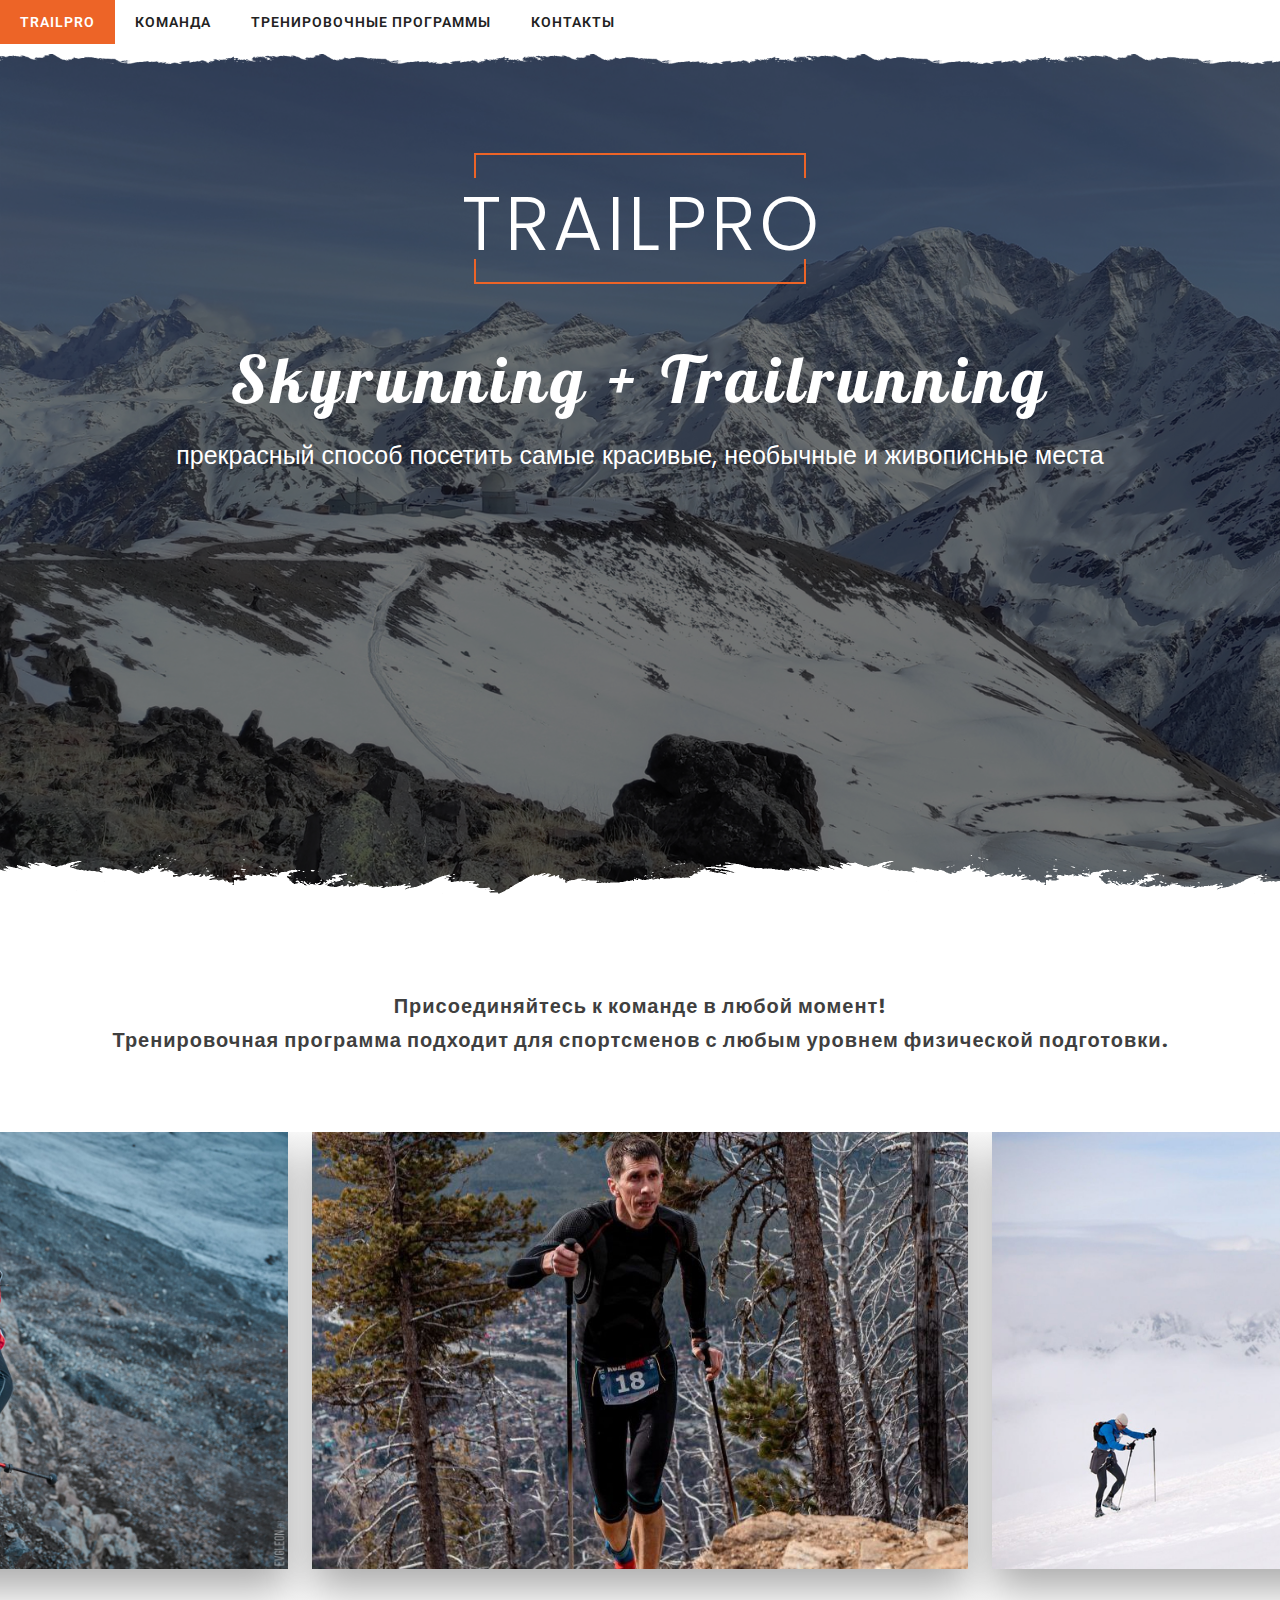
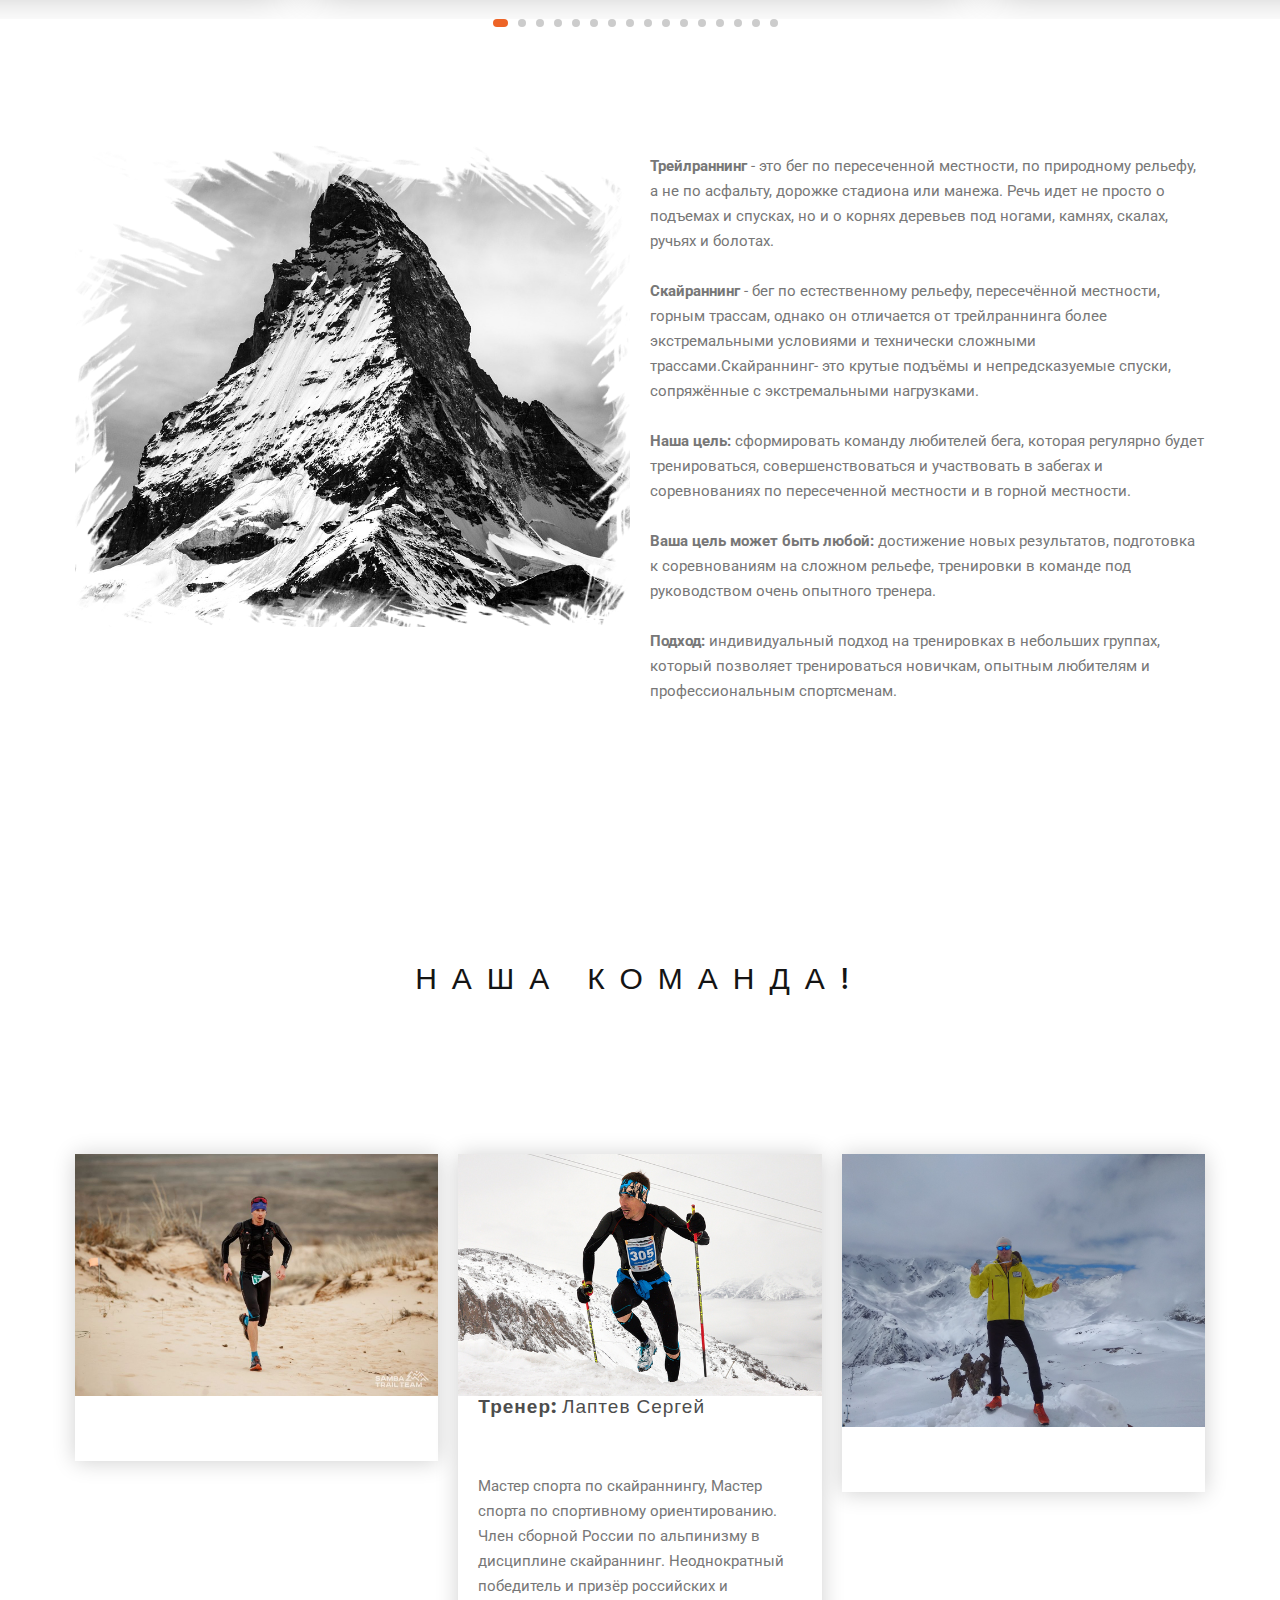
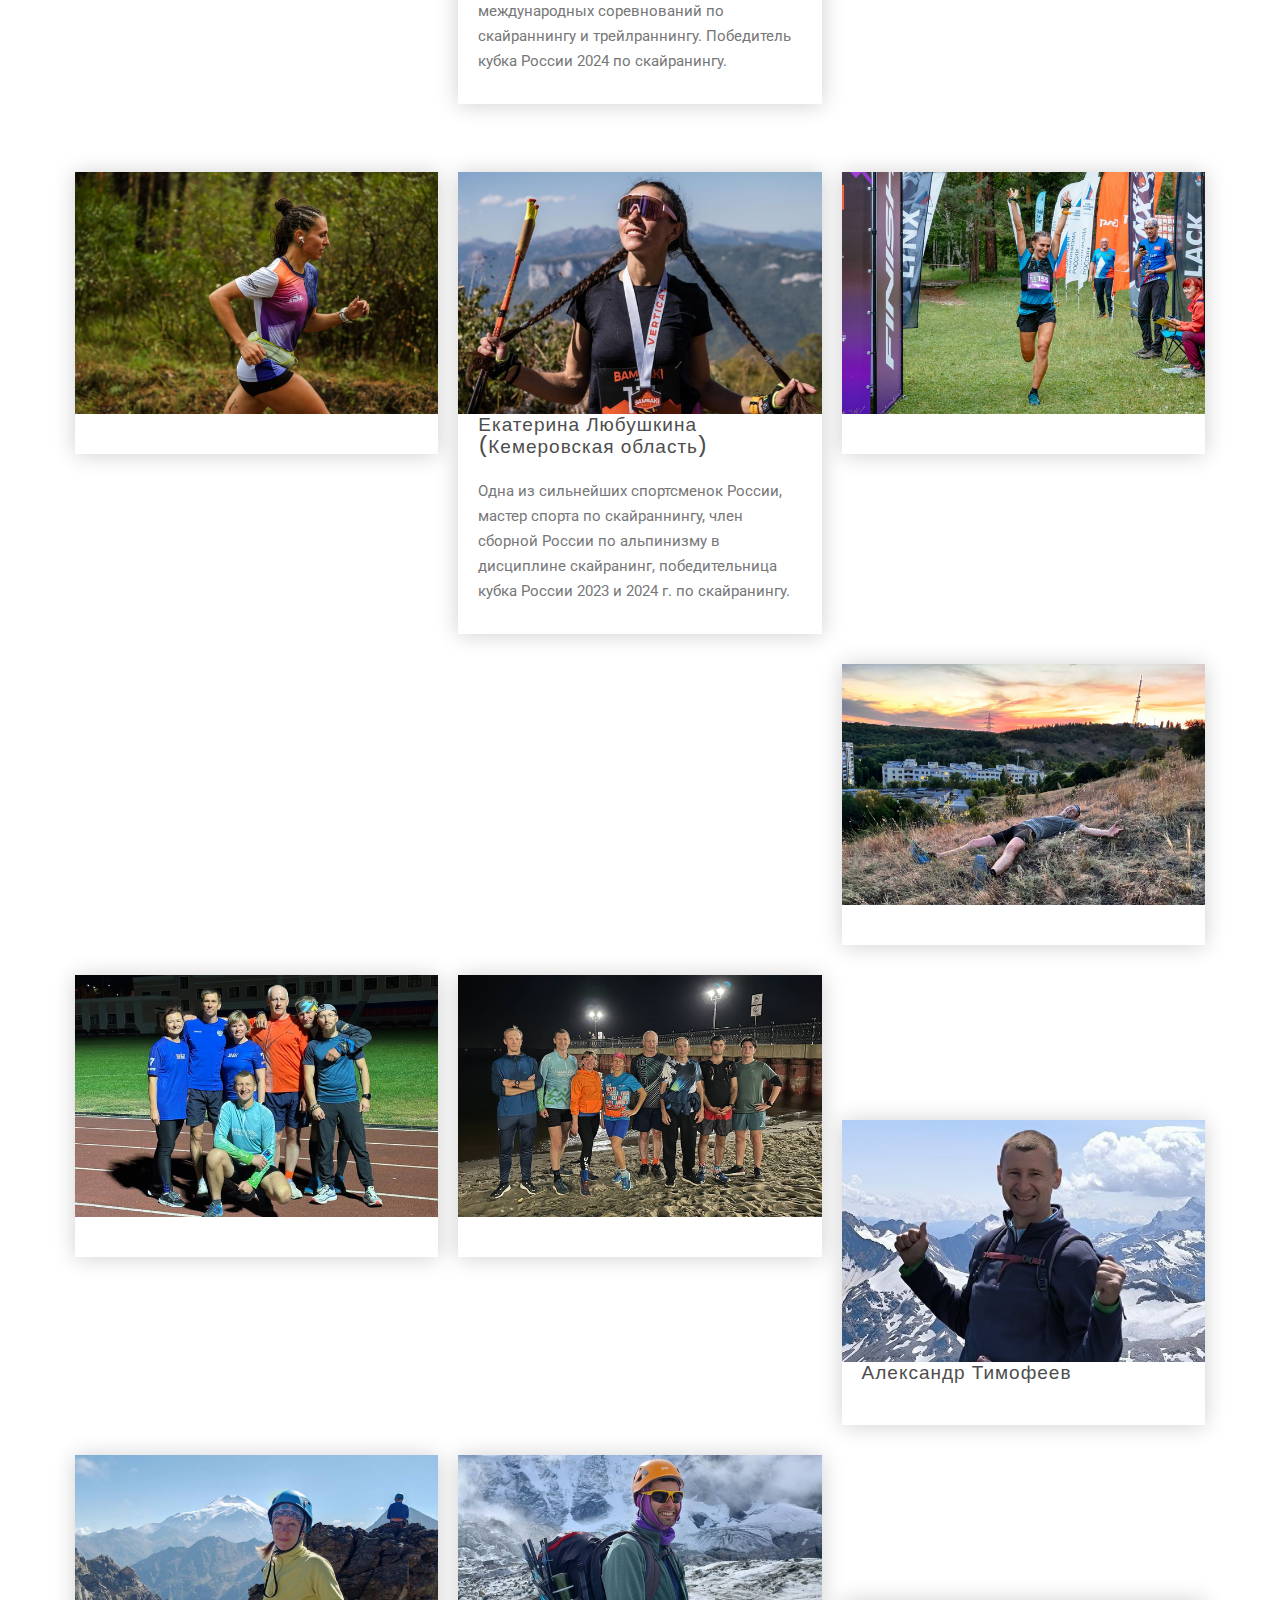
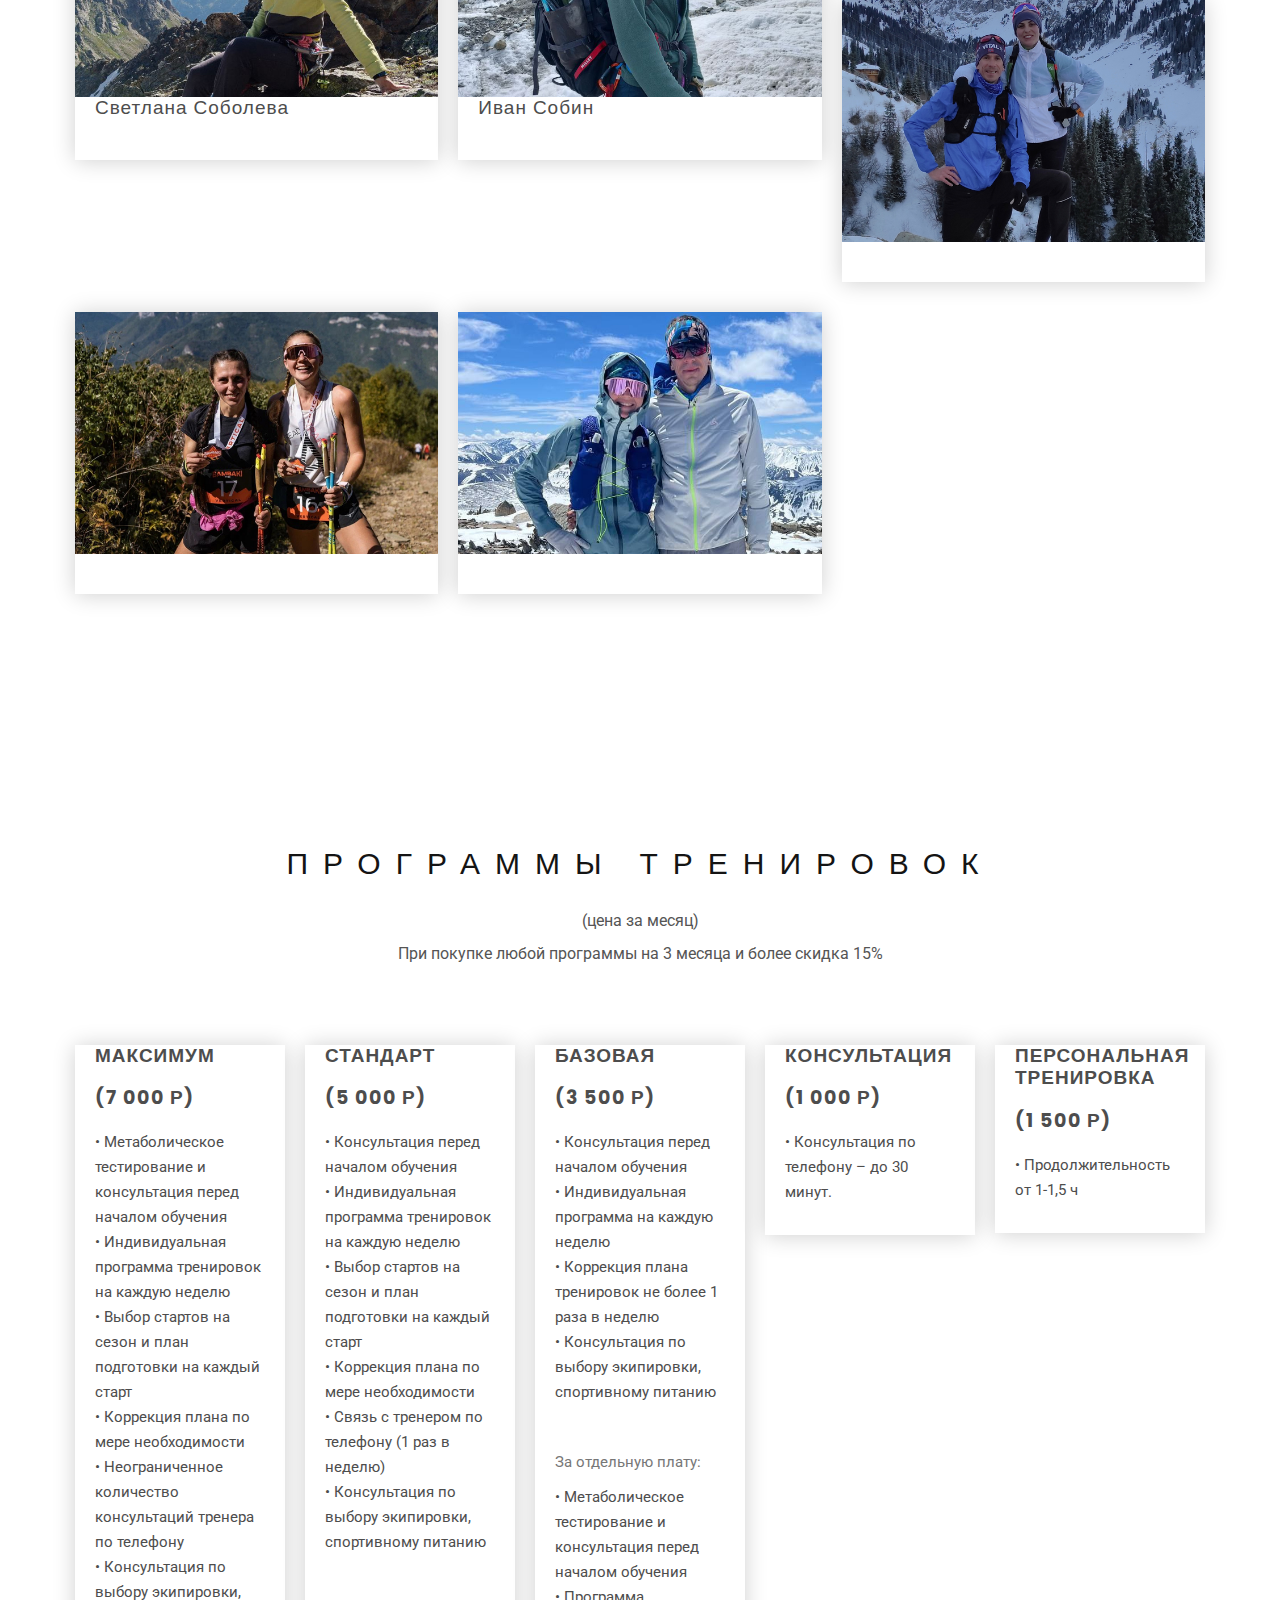
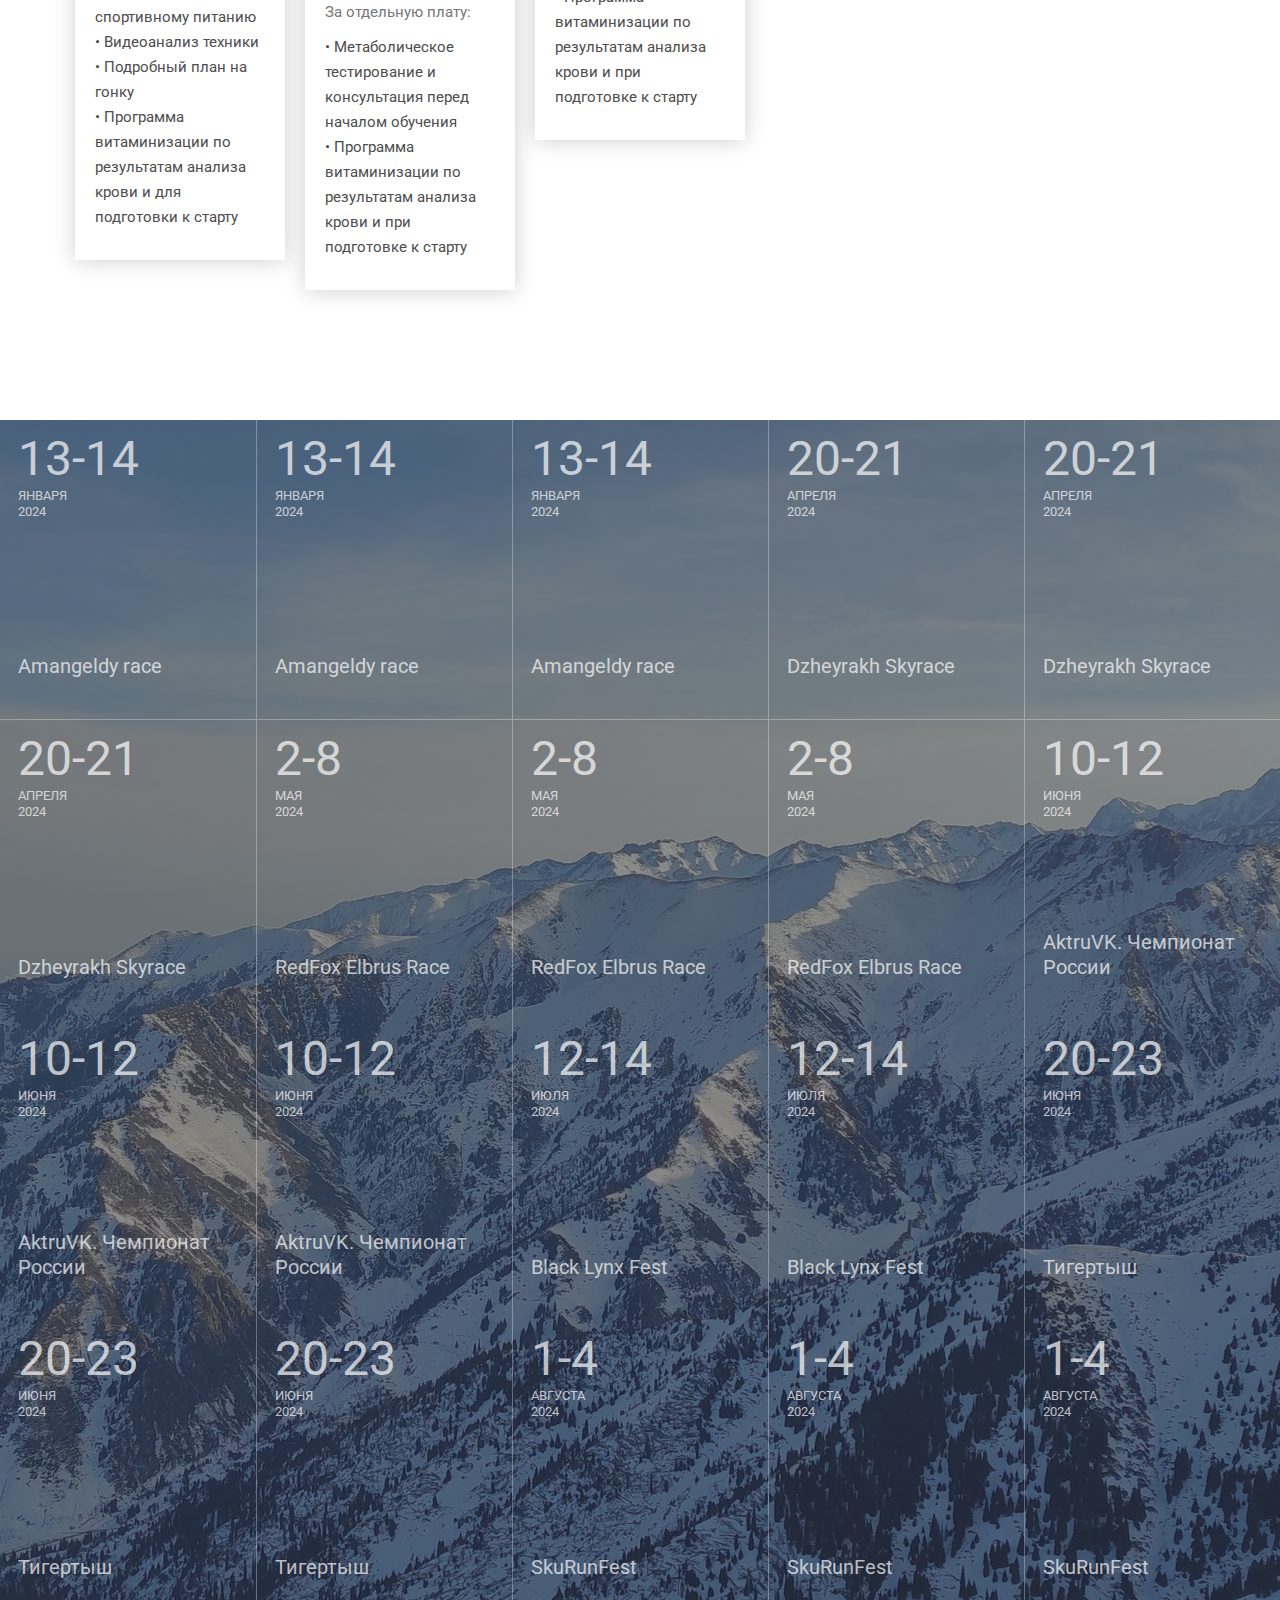
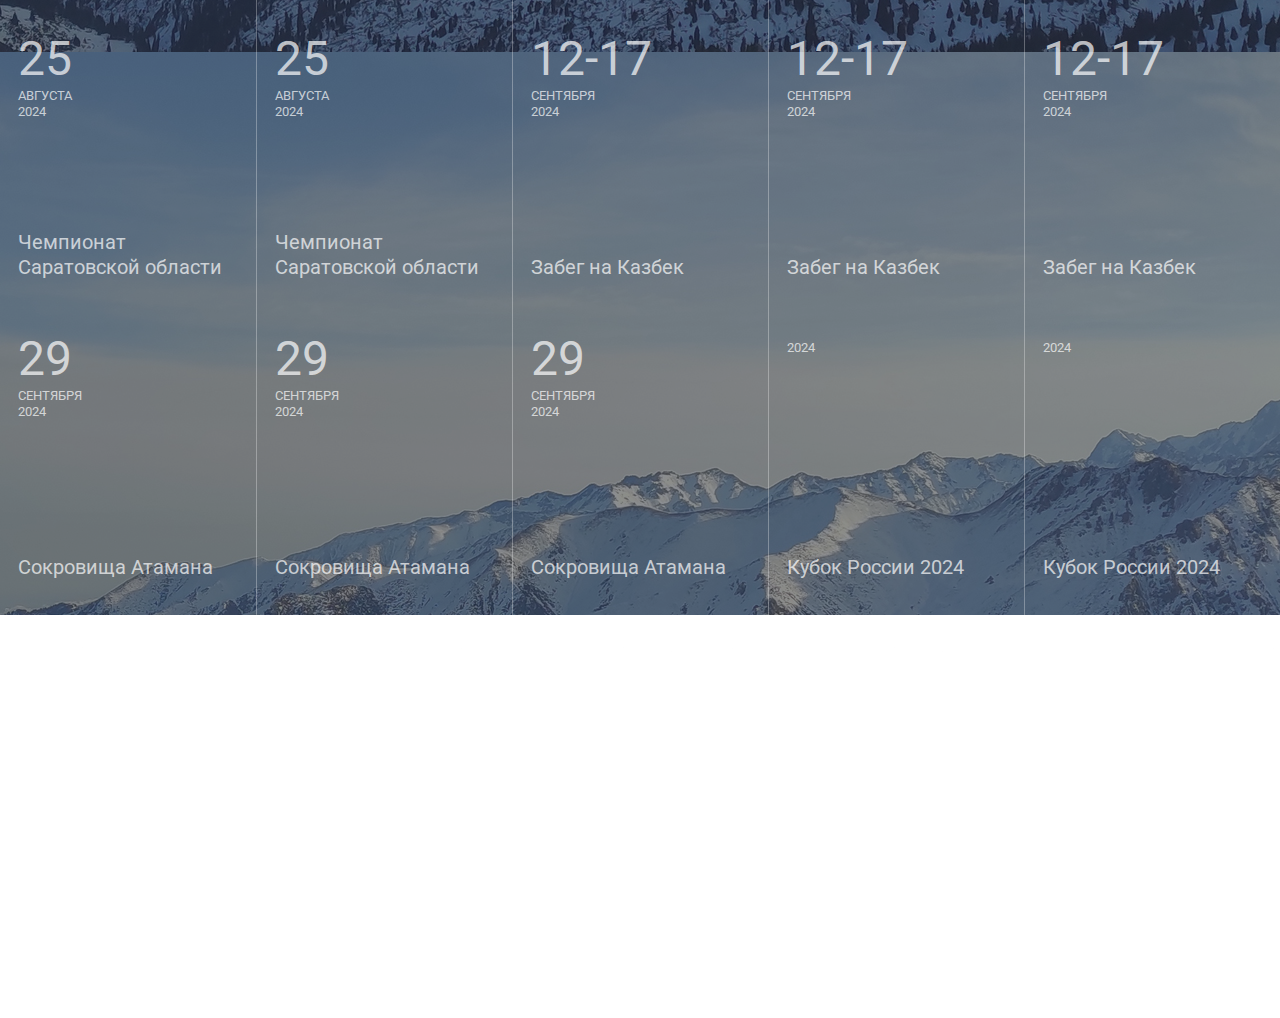
==== index.html @ d4734509 "Add files via upload" ====
<!DOCTYPE html>
<!--[if lt IE 7 ]><html class="ie ie6" lang="en"> <![endif]-->
<!--[if IE 7 ]><html class="ie ie7" lang="en"> <![endif]-->
<!--[if IE 8 ]><html class="ie ie8" lang="en"> <![endif]-->
<!--[if (gte IE 9)|!(IE)]><!--><html lang="ru"> <!--<![endif]-->
<head>

    <!-- Basic Page Needs
  ================================================== -->
	<meta charset="utf-8">
	<title>TrailPro</title>
	<meta name="description" content="Скайраннинг SkyRunning TrailPro Saratov Laptev LaptevTeam">
	<meta name="keywords"    content="Cкайраннинг SkyRunning TrailPro Saratov Laptev LaptevTeam">
		
	<meta name="author" content="TrailPro.ru">
    <link rel="shortcut icon" href="favicon.png">

	
    <!-- Mobile Specific Metas
  ================================================== -->
	<meta name="viewport" content="width=device-width, initial-scale=1, maximum-scale=1">
    
	
	<!-- Owl Carousel Assets -->
    <link rel="stylesheet" href="owlcarousel/assets/owl.carousel.min.css">
    <!-- CSS
  ================================================== -->
  	<link rel="stylesheet" href="css/zerogrid.css">
	<link rel="stylesheet" href="css/style.css">
	<link rel="stylesheet" href="css/menu.css">
	
	<!-- Custom Fonts -->
	<link href="font-awesome/css/font-awesome.min.css" rel="stylesheet" type="text/css">

	
	<script src="js/jquery.min.js" type="text/javascript"></script>
	<script src="js/script.js"></script>

	<!--[if lt IE 8]>
       <div style=' clear: both; text-align:center; position: relative;'>
         <a href="http://windows.microsoft.com/en-US/internet-explorer/products/ie/home?ocid=ie6_countdown_bannercode">
           <img src="http://storage.ie6countdown.com/assets/100/images/banners/warning_bar_0000_us.jpg" border="0" height="42" width="820" alt="You are using an outdated browser. For a faster, safer browsing experience, upgrade for free today." />
        </a>
      </div>
    <![endif]-->
    <!--[if lt IE 9]>
		<script src="js/html5.js"></script>
		<script src="js/css3-mediaqueries.js"></script>
	<![endif]-->
    
</head>
<body class="index-page">
<div class="wrap-body">

<!--////////////////////////////////////Header-->
<!---Top Menu--->
<div id="cssmenu" >
	<ul>
	   <li class="active"><a href="index.html"><span>TrailPro</span></a></li>
	   <li class="last"><a href="#students"><span>Команда</span></a></li>
	   <li class="last"><a href="#price"><span>Тренировочные программы</span></a></li>
	   <li class="last"><a href="#contacts"><span>Контакты</span></a></li>
	</ul>
</div>
<header id="header">
	<div class="wrap-header" >
		<!---Main Header--->
		<div class="main-header">
			<div class="zerogrid">
				<div class="row">
					<div class="hero-heading">
						<span>TrailPro</span>
						<div class="tl"></div>
						<div class="tr"></div>
						<div class="br"></div>
						<div class="bl"></div>
					</div>
					<div class="heading-text">
						<h2>Skyrunning + Trailrunning</h2>
						<p>прекрасный способ посетить самые красивые, необычные и живописные места</p>
					</div>
				</div>
			</div>
		</div>
	</div>
</header>

<!--////////////////////////////////////Container-->
<section id="container">
	
	<div class="wrap-container">
		<!-----------------content-box-1-------------------->
		<section class="content-box box-1">
			<div class="">
				<div class="row wrap-box"><!--Start Box-->
					<div class="header">
						<h3>Присоединяйтесь к команде в любой момент!</h3>
	
						
						<p class="intro"><h3>Тренировочная программа подходит для спортсменов с любым уровнем физической подготовки.</h3></p>
					</div>
					<div class="content">
						<div id="owl-slide" class="owl-carousel">
							<div class="item">
								<img src="images/good1.jpg" />
								<!--
								<div class="carousel-caption">
									<div class="carousel-caption-inner">
										<p class="carousel-caption-title">Привет, ребята!</p>
										<p class="carousel-caption-category"> 
										
										</p>
									</div>
								</div>
								-->
							</div>

							<!--	
							<div class="item">
								<img src="images/good2.jpg" />
							</div>
							-->
							
							<div class="item">
								<img src="images/good3.jpg" />
							</div>

							
							
							<div class="item">
								<img src="images/good4.jpg" />
								<!--
								<div class="carousel-caption">
									<div class="carousel-caption-inner">
										<p class="carousel-caption-title"><a href="#">How to Take Care for Hair in the Summer</a></p>
										<p class="carousel-caption-category"><a href="#" rel="category tag">Fruit</a>, 
										<a href="#" rel="category tag">Berries</a>, <a href="#" rel="category tag">Vitamin</a>
										</p>
									</div>
								</div>
								-->
							</div>


							
							<div class="item">
								<img src="images/good5.jpg" />
							</div>

							
							<div class="item">
								<img src="images/good6.jpg" />
							</div>

							
							<div class="item">
								<img src="images/good7.jpg" />
							</div>

							<div class="item">
								<img src="images/good8.jpg" />
							</div>

							<!--
							<div class="item">
								<img src="images/good9.jpg" />
							</div>
							-->
							
							
							<div class="item">
								<img src="images/good10.jpg" />
							</div>		 
	
                            <!--
							<div class="item">
								<img src="images/good11.jpg" />
							</div>	
	                        -->
	 

							<div class="item">
								<img src="images/good12.jpg" />
							</div>		 
		 
							<div class="item">
								<img src="images/good13.jpg" />
							</div>		 

							<div class="item">
								<img src="images/good14.jpg" />
							</div>		 

							<div class="item">
								<img src="images/good15.jpg" />
							</div>		 

							<div class="item">
								<img src="images/good16.jpg" />
							</div>		 

							<div class="item">
								<img src="images/good17.jpg" />
							</div>		 

							<div class="item">
								<img src="images/good18.jpg" />
							</div>		 

							<div class="item">
								<img src="images/good19.jpg" />
							</div>		 
	 
	 
	 
						</div>
					</div>
				</div>
			     
		    </div>
		</section>
		
		<!-----------------content-box-2-------------------->
		<section class="content-box box-2">
			<div class="zerogrid">
				<div class="row wrap-box"><!--Start Box-->
					<div class="column sm-1-2">
						<div class="wrap-col">
							<img src="images/about.png" />
						</div>
					</div>
					<div class="column sm-1-2">
						<div class="wrap-col">
							<p>
							
							
							 
							<b>Трейлраннинг</b> - это бег по пересеченной местности, по природному рельефу, а не по асфальту, дорожке стадиона или манежа. Речь идет не просто о подъемах и спусках, но и о корнях деревьев под ногами, камнях, скалах, ручьях и болотах.
							
							<br>
							<br>		
							<b>Скайраннинг</b> - бег по естественному рельефу, пересечённой местности, горным трассам, однако он отличается от трейлраннинга более экстремальными условиями и технически сложными трассами.Скайраннинг- это крутые подъёмы и непредсказуемые спуски, сопряжённые с экстремальными нагрузками. 

							<br>
							<br>
							
							<b> Наша цель:</b> сформировать команду любителей бега, которая регулярно будет
						                 тренироваться, совершенствоваться и участвовать в забегах и 
										 соревнованиях по пересеченной местности и в горной местности. 
							<br>
							<br>
							
							
							<b> Ваша цель может быть любой:</b> достижение новых результатов, подготовка к соревнованиям на сложном рельефе, 
							тренировки в команде под руководством очень опытного тренера.
							<br>
							<br>
							<b>Подход:</b> индивидуальный подход на тренировках в небольших группах, который позволяет тренироваться новичкам, опытным любителям и профессиональным спортсменам.
							<br>
							<br>
							 
							</p>
						</div>
					</div>
				</div>
			</div>
		</section>
		
		<!-----------------content-box-3-------------------->
		<!--
		<section class="content-box box-3 boxstyle-2">
			<div class="zerogrid">
				<div class="row wrap-box">
					<div class="row clearfix">
						<div class="column md-1-2 sm-1-2 xs-1-2"><img src="images/11.jpg" alt=""></div>
						<div class="column md-1-3 sm-1-2 xs-1-2">
							 
							<img src="images/12.jpg" alt="" class="hidden-xs" style="margin: 0 0 0 -80px;">
							
						</div>
						<div class="column md-1-5 sm-1-2 xs-1-2">
							 		
							<img src="images/13.jpg" alt="" class="hidden-xs" style="margin: 0 0 0 -10px;">
						</div>
						
					</div>
				</div>
			</div>
		</section>
		-->
		
		
		
		<!-----------------content-box-4-------------------->
		<a id="students"></a>
		
		<section class="content-box box-4">
			<div class="zerogrid">
				<div class="row wrap-box"> 
				
					<div class="header">
					    						
						<h2>Наша команда!</h2>
						<p class="intro">  </p>
						 					
					</div>
					
					

					
					<p> &nbsp;</p>



					<div class="content">
					
						<div class="column sm-1-3">
							<div class="wrap-col">
								<div class="box-entry">
									<div class="box-entry-inner">
										<!-- <img src="images/students/empty.jpg" class="img-responsive"/> -->
										<img src="images/students/archeda.jpg" class="img-responsive"/>
										
				
										<div class="entry-details">
											<div class="entry-des">
												<p>&nbsp;</p>
											</div>
										</div>
									</div>
								</div>
							</div>
						</div>
						
						
						<div class="column sm-1-3">
							<div class="wrap-col">
								<div class="box-entry">
									<div class="box-entry-inner">
										<img src="images/students/sensay.jpg" class="img-responsive"/>
										<div class="entry-details">
											<div class="entry-des">
												<!-- <span><a href="#">12 Апр 2024</a></span> -->
												<h3><b>Тренер: </b> Лаптев Сергей</h3>
												<p>&nbsp;</p>
												<p>Мастер спорта по скайраннингу, Мастер спорта по спортивному ориентированию. Член сборной России по альпинизму в дисциплине скайраннинг. Неоднократный победитель и призёр российских и международных соревнований по скайраннингу и трейлраннингу. Победитель кубка России 2024 по скайранингу.</p>
						
											</div>
										</div>
									</div>
								</div>
							</div>
						</div>
						
						
						
						<div class="column sm-1-3">
							<div class="wrap-col">
								<div class="box-entry">
									<div class="box-entry-inner">
										<!-- <img src="images/students/empty.jpg" class="img-responsive"/> -->
										<img src="images/students/elbrus.jpg" class="img-responsive"/>
									    <div class="entry-details">
											<div class="entry-des">												
												<p>&nbsp;</p>
											</div>
										</div>
									</div>
								</div>
							</div>
						</div>
						
						
					</div>							
					
					<br>
					<p> &nbsp;</p>
					<p> &nbsp;</p>
					<p> &nbsp;</p>
					<p> &nbsp;</p>
					<p> &nbsp;</p>
					<p> &nbsp;</p>					
					
					
					<div class="content">
					
						<div class="column sm-1-3">
							<div class="wrap-col">
								<div class="box-entry">
									<div class="box-entry-inner">
										<img src="images/students/katya123.jpg" class="img-responsive"/>
										<div class="entry-details">
											<div class="entry-des">
												<!-- <span><a href="#">12 Апр 2024</a></span> -->
												<h3>  </h3>
												<p>   </p>
											</div>
										</div>
									</div>
								</div>
							</div>
						</div>
						
						
						
						<div class="column sm-1-3">
							<div class="wrap-col">
								<div class="box-entry">
									<div class="box-entry-inner">
										<img src="images/students/katy.jpg" class="img-responsive"/>
										<div class="entry-details">
											<div class="entry-des">
												<!-- <span><a href="#">12 Апр 2024</a></span> -->
												<h3>Екатерина Любушкина <br> (Кемеровская область) </h3>
												<p>Oдна из сильнейших спортсменок России, мастер спорта по скайраннингу, член сборной России по альпинизму в дисциплине скайранинг, победительница кубка России 2023 и 2024 г. по скайранингу.</p>
											</div>
										</div>
									</div>
								</div>
							</div>
						</div>
						
						
						
						<div class="column sm-1-3">
							<div class="wrap-col">
								<div class="box-entry">
									<div class="box-entry-inner">
										<img src="images/students/katy_3.jpg" class="img-responsive"/>
										<div class="entry-details">
											<div class="entry-des">
												<!-- <span><a href="#">12 Апр 2024</a></span> -->
												<h3>  </h3>
												<p> </p>
											</div>
										</div>
									</div>
								</div>
							</div>
						</div>
						
						
						
						
					</div>
					
					
								
					
	
					
					<p> &nbsp;</p>
					<p> &nbsp;</p>
					<p> &nbsp;</p>
					<p> &nbsp;</p>
										
		 
										
										
					
					
					
					
							
					
					<div class="content">
					
						<div class="column sm-1-3">
							<div class="wrap-col">
								<div class="box-entry">
									<div class="box-entry-inner">
										<img src="images/students/training.jpg" class="img-responsive"/>
										<div class="entry-details">
											<div class="entry-des">
												
												<h3></h3>
												<p></p>
											</div>
										</div>
									</div>
								</div>
							</div>
						</div>
						
						
						
						<div class="column sm-1-3">
							<div class="wrap-col">
								<div class="box-entry">
									<div class="box-entry-inner">
										<img src="images/students/training1.jpg" class="img-responsive"/>
										<div class="entry-details">
											<div class="entry-des">
												
												<h3> </h3>
												<p></p>
											</div>
										</div>
									</div>
								</div>
							</div>
						</div>
						
						
						
						<div class="column sm-1-3">
							<div class="wrap-col">
								<div class="box-entry">
									<div class="box-entry-inner">
										<img src="images/students/training2.jpg" class="img-responsive"/>
										<div class="entry-details">
											<div class="entry-des">
												
												<h3></h3>
												<p></p>
											</div>
										</div>
									</div>
								</div>
							</div>
						</div>
						
						
						
						
					</div>		



					<p> &nbsp;</p>
					<p> &nbsp;</p>	
				    <p> &nbsp;</p>
			 					
					
					<div class="content">
					
						<div class="column sm-1-3">
							<div class="wrap-col">
								<div class="box-entry">
									<div class="box-entry-inner">
										<img src="images/students/alex_timofeev.jpg" class="img-responsive"/>
										<div class="entry-details">
											<div class="entry-des">
												
												<h3>Александр Тимофеев</h3>
												<p></p>
											</div>
										</div>
									</div>
								</div>
							</div>
						</div>
						
						
						
						<div class="column sm-1-3">
							<div class="wrap-col">
								<div class="box-entry">
									<div class="box-entry-inner">
										<img src="images/students/sveta_soboleva.jpg" class="img-responsive"/>
										<div class="entry-details">
											<div class="entry-des">
												
												<h3> Светлана Соболева</h3>
												<p></p>
											</div>
										</div>
									</div>
								</div>
							</div>
						</div>
						
						
						
						<div class="column sm-1-3">
							<div class="wrap-col">
								<div class="box-entry">
									<div class="box-entry-inner">
										<img src="images/students/ivan_sobin.jpg" class="img-responsive"/>
										<div class="entry-details">
											<div class="entry-des">
												
												<h3>Иван Собин</h3>
												<p></p>
											</div>
										</div>
									</div>
								</div>
							</div>
						</div>
						
						
						
						
					</div>							
					
					
					
					
					
				    <p> &nbsp;</p>					
					<p> &nbsp;</p>
					<p> &nbsp;</p>						
					
					
					
					
					
					
					
					
					
					
					
					
					
					
					
					
					
					
					
					<div class="content">
					
						<div class="column sm-1-3">
							<div class="wrap-col">
								<div class="box-entry">
									<div class="box-entry-inner">
										<img src="images/students/serg_katy.jpg" class="img-responsive"/>
										<div class="entry-details">
											<div class="entry-des">
												<!-- <span><a href="#">12 Апр 2024</a></span> -->
												<h3></h3>
												<p></p>
											</div>
										</div>
									</div>
								</div>
							</div>
						</div>
						
						
						
						<div class="column sm-1-3">
							<div class="wrap-col">
								<div class="box-entry">
									<div class="box-entry-inner">
										<img src="images/students/sveta_katy.jpg" class="img-responsive"/>
										<div class="entry-details">
											<div class="entry-des">
												<!-- <span><a href="#">12 Апр 2024</a></span> -->
												<h3> </h3>
												<p></p>
											</div>
										</div>
									</div>
								</div>
							</div>
						</div>
						
						
						
						<div class="column sm-1-3">
							<div class="wrap-col">
								<div class="box-entry">
									<div class="box-entry-inner">
										<img src="images/students/serg_sveta.jpg" class="img-responsive"/>
										<div class="entry-details">
											<div class="entry-des">
												<!-- <span><a href="#">12 Апр 2024</a></span> -->
												<h3></h3>
												<p></p>
											</div>
										</div>
									</div>
								</div>
							</div>
						</div>
						
						
						
						
					</div>								
					
					
					

					
					
					
					
					
				</div>
				
			</div>
			
		</section>
		
		
		
    <!--   PRICE   -->		
	<a id="price"></a>

		<section class="content-box box-4">
			<div class="zerogrid">
				<div class="row wrap-box"><!--Start Box-->
				
					<div class="header">
						<h2>Программы тренировок</h2>
						<p class="intro"><b>(цена за месяц)</b></p>
						<p class="intro"><b>При покупке любой программы на 3 месяца и более скидка 15% </b> </p>
						
					</div>
					
					<div class="content">
					
						<div class="column sm-1-5">
							<div class="wrap-col">
								<div class="box-entry">
									<div class="box-entry-inner">
										
										<div class="entry-details">
											<div class="entry-des">
												<h3><b>МАКСИМУМ</b></h3>
												<h3> <b>(7 000 Р)</b> </h3>
												<p>
												<ul>
												  <li>•	Метаболическое тестирование и консультация перед началом обучения </li>
												  <li>•	Индивидуальная программа тренировок на каждую неделю</li>
												  <li>•	Выбор стартов на сезон и план подготовки на каждый старт</li>
												  <li>•	Коррекция плана по мере необходимости </li>
												  <li>•	Неограниченное количество консультаций тренера по телефону </li>
												  <li>•	Консультация по выбору экипировки, спортивному питанию</li>
												  <li>•	Видеоанализ техники </li>
												  <li>•	Подробный план на гонку</li>
												  <li>•	Программа витаминизации по результатам анализа крови и для подготовки к старту </li>
												</ul>
												</p>
												
											</div>
										</div>
									</div>
								</div>
							</div>
						</div>
						
						
						
						<div class="column sm-1-5">
							<div class="wrap-col">
								<div class="box-entry">
									<div class="box-entry-inner">
										
										<div class="entry-details">
											<div class="entry-des">
												<h3><b>СТАНДАРТ</b></h3>
												<h3> <b>(5 000 Р)</b> </h3>
												<p>
												<ul>
												  <li>•	Консультация перед началом обучения </li>
												  <li>•	Индивидуальная программа тренировок на каждую неделю</li>
												  <li>•	Выбор стартов на сезон и план подготовки на каждый старт</li>
												  <li>•	Коррекция плана по мере необходимости </li>
												  <li>•	Связь с тренером по телефону (1 раз в неделю) </li>
												  <li>•	Консультация по выбору экипировки, спортивному питанию</li>
												</ul>
												</p>
												<br>
												<p>За отдельную плату:
												<ul>
												  <li>• Метаболическое тестирование и консультация перед началом обучения</li>
												  <li>•	Программа витаминизации по результатам анализа крови и при подготовке к старту</li>
												</ul>



												</p> 
												
												
											</div>
										</div>
									</div>
								</div>
							</div>
						</div>

						<div class="column sm-1-5">
							<div class="wrap-col">
								<div class="box-entry">
									<div class="box-entry-inner">
										
										<div class="entry-details">
											<div class="entry-des">
												<h3><b>БАЗОВАЯ</b></h3>
												<h3> <b>(3 500 Р)</b> </h3>
												<p>
												<ul>
												  <li>•	Консультация перед началом обучения </li>
												  <li>•	Индивидуальная программа на каждую неделю</li>
												  <li>•	Коррекция плана тренировок не более 1 раза в неделю</li>
												  <li>•	Консультация по выбору экипировки, спортивному питанию </li>
												  </ul>
												</p>
												<br>
												<p>За отдельную плату:
												<ul>
												  <li>• Метаболическое тестирование и консультация перед началом обучения</li>
												  <li>•	Программа витаминизации по результатам анализа крови и при подготовке к старту</li>
												</ul>



												</p> 
												
											</div>
										</div>
									</div>
								</div>
							</div>
						</div>


						<div class="column sm-1-5">
							<div class="wrap-col">
								<div class="box-entry">
									<div class="box-entry-inner">
										
										<div class="entry-details">
											<div class="entry-des">
												<h3><b>КОНСУЛЬТАЦИЯ</b></h3>
												<h3> <b>(1 000 Р)</b> </h3>
												<p>
												<ul>
												  <li>• Консультация по телефону – до 30 минут. </li>
												</ul>
												</p>
												
											</div>
										</div>
									</div>
								</div>
							</div>
						</div>


						<div class="column sm-1-5">
							<div class="wrap-col">
								<div class="box-entry">
									<div class="box-entry-inner">
										
										<div class="entry-details">
											<div class="entry-des">
												<h3><b>ПЕРСОНАЛЬНАЯ ТРЕНИРОВКА</b></h3>
												<h3> <b>(1 500 Р)</b> </h3>
												<p>
												<ul>
												  <li>•	Продолжительность от 1-1,5 ч  </li>
												 
												</ul>
												</p>
												
											</div>
										</div>
									</div>
								</div>
							</div>
						</div>						
						
						
						
						
						
					
						
					</div>
					
					
					
				</div>
				
			</div>
			
			
		</section>
	
		
	<!-- end price  -->	
		
		
		
		
		
		<!-----------------content-box-5-------------------->
		<section class="content-box box-5 boxstyle-1">
			<div class="zerogrid-full">
				<div class="row wrap-box"><!--Start Box-->
					<div class="">
						<div class="column lg-1-5 sm-1-3 xs-1-2 portfolio-box">
							 
								<div class="portfolio-image" style="background-image: url('images/cal1.jpg')"></div>
								<div class="portfolio-caption">
									<div class="portfolio-time">
										<div class="portfolio-day">13-14</div>
										<div class="portfolio-month">Января</div>
										<div class="portfolio-year">2024</div>
									</div>
									<div class="portfolio-details">
										<div class="portfolio-title">Amangeldy race</div>
										<div class="portfolio-cat">SkyRunning</div>
										<div class="portfolio-comments"><i class="fa fa-comments"></i>0</div>
									</div>
								</div>
							 
						</div>
						<div class="column lg-1-5 sm-1-3 xs-1-2 portfolio-box">
							 
								<div class="portfolio-image" style="background-image: url('images/cal2.jpg')"></div>
								<div class="portfolio-caption">
									<div class="portfolio-time">
										<div class="portfolio-day">13-14</div>
										<div class="portfolio-month">Января</div>
										<div class="portfolio-year">2024</div>
									</div>
									<div class="portfolio-details">
										<div class="portfolio-title">Amangeldy race</div>
										<div class="portfolio-cat">SkyRunning</div>
										<div class="portfolio-comments"><i class="fa fa-comments"></i>0</div>
									</div>
								</div>
							 
						</div>
						<div class="column lg-1-5 sm-1-3 xs-1-2 portfolio-box">
							 
								<div class="portfolio-image" style="background-image: url('images/cal3.jpg')"></div>
								<div class="portfolio-caption">
									<div class="portfolio-time">
										<div class="portfolio-day">13-14</div>
										<div class="portfolio-month">Января</div>
										<div class="portfolio-year">2024</div>
									</div>
									<div class="portfolio-details">
										<div class="portfolio-title">Amangeldy race</div>
										<div class="portfolio-cat">SkyRunning</div>
										<div class="portfolio-comments"><i class="fa fa-comments"></i>0</div>
									</div>
								</div>
							 
						</div>
						<div class="column lg-1-5 sm-1-3 xs-1-2 portfolio-box">
							
								<div class="portfolio-image" style="background-image: url('images/cal4.jpg')"></div>
								<div class="portfolio-caption">
									<div class="portfolio-time">
										<div class="portfolio-day">20-21</div>
										<div class="portfolio-month">Апреля</div>
										<div class="portfolio-year">2024</div>
									</div>
									<div class="portfolio-details">
										<div class="portfolio-title">Dzheyrakh Skyrace</div>
										<div class="portfolio-cat">SkyRunning</div>
										<div class="portfolio-comments"><i class="fa fa-comments"></i>0</div>
									</div>
								</div>
							</a>
						</div>
						<div class="column lg-1-5 sm-1-3 xs-1-2 portfolio-box">
							 
								<div class="portfolio-image" style="background-image: url('images/cal5.jpg')"></div>
								<div class="portfolio-caption">
									<div class="portfolio-time">
										<div class="portfolio-day">20-21</div>
										<div class="portfolio-month">Апреля</div>
										<div class="portfolio-year">2024</div>
									</div>
									<div class="portfolio-details">
										<div class="portfolio-title">Dzheyrakh Skyrace</div>
										<div class="portfolio-cat">SkyRunning</div>
										<div class="portfolio-comments"><i class="fa fa-comments"></i>0</div>
									</div>
								</div>
							 
						</div>
						<div class="column lg-1-5 sm-1-3 xs-1-2 portfolio-box">
							 
								<div class="portfolio-image" style="background-image: url('images/cal6.jpg')"></div>
								<div class="portfolio-caption">
									<div class="portfolio-time">
										<div class="portfolio-day">20-21</div>
										<div class="portfolio-month">Апреля</div>
										<div class="portfolio-year">2024</div>
									</div>
									<div class="portfolio-details">
										<div class="portfolio-title">Dzheyrakh Skyrace</div>
										<div class="portfolio-cat">SkyRunning</div>
										<div class="portfolio-comments"><i class="fa fa-comments"></i>0</div>
									</div>
								</div>
							 
						</div>
						<div class="column lg-1-5 sm-1-3 xs-1-2 portfolio-box">
							 
								<div class="portfolio-image" style="background-image: url('images/cal7.jpg')"></div>
								<div class="portfolio-caption">
									<div class="portfolio-time">
										<div class="portfolio-day">2-8</div>
										<div class="portfolio-month">Мая</div>
										<div class="portfolio-year">2024</div>
									</div>
									<div class="portfolio-details">
										<div class="portfolio-title">RedFox Elbrus Race</div>
										<div class="portfolio-cat">SkyRunning</div>
										<div class="portfolio-comments"><i class="fa fa-comments"></i>0</div>
									</div>
								</div>
						 
						</div>
						<div class="column lg-1-5 sm-1-3 xs-1-2 portfolio-box">
						 
								<div class="portfolio-image" style="background-image: url('images/cal8.jpg')"></div>
								<div class="portfolio-caption">
									<div class="portfolio-time">
										<div class="portfolio-day">2-8</div>
										<div class="portfolio-month">Мая</div>
										<div class="portfolio-year">2024</div>
									</div>
									<div class="portfolio-details">
										<div class="portfolio-title">RedFox Elbrus Race</div>
										<div class="portfolio-cat">SkyRunning</div>
										<div class="portfolio-comments"><i class="fa fa-comments"></i>0</div>
									</div>
								</div>
						 
						</div>
						<div class="column lg-1-5 sm-1-3 xs-1-2 portfolio-box">
							 
								<div class="portfolio-image" style="background-image: url('images/cal9.jpg')"></div>
								<div class="portfolio-caption">
									<div class="portfolio-time">
										<div class="portfolio-day">2-8</div>
										<div class="portfolio-month">Мая</div>
										<div class="portfolio-year">2024</div>
									</div>
									<div class="portfolio-details">
										<div class="portfolio-title">RedFox Elbrus Race</div>
										<div class="portfolio-cat">SkyRunning</div>
										<div class="portfolio-comments"><i class="fa fa-comments"></i>0</div>
									</div>
								</div>
						 
						</div>
						<div class="column lg-1-5 sm-1-3 xs-1-2 portfolio-box">
							 
								<div class="portfolio-image" style="background-image: url('images/cal10.jpg')"></div>
								<div class="portfolio-caption">
									<div class="portfolio-time">
										<div class="portfolio-day">10-12</div>
										<div class="portfolio-month">Июня</div>
										<div class="portfolio-year">2024</div>
									</div>
									<div class="portfolio-details">
										<div class="portfolio-title">AktruVK. Чемпионат России</div>
										<div class="portfolio-cat">SkyRunning</div>
										<div class="portfolio-comments"><i class="fa fa-comments"></i>0</div>
									</div>
								</div>
							 
						</div>
						
						
						
						<div class="column lg-1-5 sm-1-3 xs-1-2 portfolio-box">
							 
								<div class="portfolio-image" style="background-image: url('images/cal11.jpg')"></div>
								<div class="portfolio-caption">
									<div class="portfolio-time">
										<div class="portfolio-day">10-12</div>
										<div class="portfolio-month">Июня</div>
										<div class="portfolio-year">2024</div>
									</div>
									<div class="portfolio-details">
										<div class="portfolio-title">AktruVK. Чемпионат России</div>
										<div class="portfolio-cat">SkyRunning</div>
										<div class="portfolio-comments"><i class="fa fa-comments"></i>0</div>
									</div>
								</div>
							 
						</div>
						<div class="column lg-1-5 sm-1-3 xs-1-2 portfolio-box">
							 
								<div class="portfolio-image" style="background-image: url('images/cal12.jpg')"></div>
								<div class="portfolio-caption">
									<div class="portfolio-time">
										<div class="portfolio-day">10-12</div>
										<div class="portfolio-month">Июня</div>
										<div class="portfolio-year">2024</div>
									</div>
									<div class="portfolio-details">
										<div class="portfolio-title">AktruVK. Чемпионат России</div>
										<div class="portfolio-cat">SkyRunning</div>
										<div class="portfolio-comments"><i class="fa fa-comments"></i>0</div>
									</div>
								</div>
						 
						</div>
						<div class="column lg-1-5 sm-1-3 xs-1-2 portfolio-box">
						 
								<div class="portfolio-image" style="background-image: url('images/cal13.jpg')"></div>
								<div class="portfolio-caption">
									<div class="portfolio-time">
										<div class="portfolio-day">12-14</div>
										<div class="portfolio-month">Июля</div>
										<div class="portfolio-year">2024</div>
									</div>
									<div class="portfolio-details">
										<div class="portfolio-title">Black Lynx Fest</div>
										<div class="portfolio-cat">SkyRunning</div>
										<div class="portfolio-comments"><i class="fa fa-comments"></i>0</div>
									</div>
								</div>
						 
						</div>
						<div class="column lg-1-5 sm-1-3 xs-1-2 portfolio-box">
							 
								<div class="portfolio-image" style="background-image: url('images/cal14.jpg')"></div>
								<div class="portfolio-caption">
									<div class="portfolio-time">
										<div class="portfolio-day">12-14</div>
										<div class="portfolio-month">Июля</div>
										<div class="portfolio-year">2024</div>
									</div>
									<div class="portfolio-details">
										<div class="portfolio-title">Black Lynx Fest</div>
										<div class="portfolio-cat">SkyRunning</div>
										<div class="portfolio-comments"><i class="fa fa-comments"></i>0</div>
									</div>
								</div>
						 
						</div>
						<div class="column lg-1-5 sm-1-3 xs-1-2 portfolio-box">
							 
								<div class="portfolio-image" style="background-image: url('images/cal15.jpg')"></div>
								<div class="portfolio-caption">
									<div class="portfolio-time">
										<div class="portfolio-day">20-23</div>
										<div class="portfolio-month">Июня</div>
										<div class="portfolio-year">2024</div>
									</div>
									<div class="portfolio-details">
										<div class="portfolio-title">Тигертыш</div>
										<div class="portfolio-cat">SkyRunning</div>
										<div class="portfolio-comments"><i class="fa fa-comments"></i>0</div>
									</div>
								</div>
							 
						</div>
						
						
						
						
					<!-- upd5 -->	


						
						<div class="column lg-1-5 sm-1-3 xs-1-2 portfolio-box">
							 
								<div class="portfolio-image" style="background-image: url('images/cal16.jpg')"></div>
								<div class="portfolio-caption">
									<div class="portfolio-time">
										<div class="portfolio-day">20-23</div>
										<div class="portfolio-month">Июня</div>
										<div class="portfolio-year">2024</div>
									</div>
									<div class="portfolio-details">
										<div class="portfolio-title">Тигертыш</div>
										<div class="portfolio-cat">SkyRunning</div>
										<div class="portfolio-comments"><i class="fa fa-comments"></i>0</div>
									</div>
								</div>
							 
						</div>
						<div class="column lg-1-5 sm-1-3 xs-1-2 portfolio-box">
							 
								<div class="portfolio-image" style="background-image: url('images/cal17.jpg')"></div>
								<div class="portfolio-caption">
									<div class="portfolio-time">
										<div class="portfolio-day">20-23</div>
										<div class="portfolio-month">Июня</div>
										<div class="portfolio-year">2024</div>
									</div>
									<div class="portfolio-details">
										<div class="portfolio-title">Тигертыш</div>
										<div class="portfolio-cat">SkyRunning</div>
										<div class="portfolio-comments"><i class="fa fa-comments"></i>0</div>
									</div>
								</div>
						 
						</div>
						<div class="column lg-1-5 sm-1-3 xs-1-2 portfolio-box">
						 
								<div class="portfolio-image" style="background-image: url('images/cal18.jpg')"></div>
								<div class="portfolio-caption">
									<div class="portfolio-time">
										<div class="portfolio-day">1-4</div>
										<div class="portfolio-month">Августа</div>
										<div class="portfolio-year">2024</div>
									</div>
									<div class="portfolio-details">
										<div class="portfolio-title">SkuRunFest</div>
										<div class="portfolio-cat">SkyRunning</div>
										<div class="portfolio-comments"><i class="fa fa-comments"></i>0</div>
									</div>
								</div>
						 
						</div>
						<div class="column lg-1-5 sm-1-3 xs-1-2 portfolio-box">
							 
								<div class="portfolio-image" style="background-image: url('images/cal19.jpg')"></div>
								<div class="portfolio-caption">
									<div class="portfolio-time">
										<div class="portfolio-day">1-4</div>
										<div class="portfolio-month">Августа</div>
										<div class="portfolio-year">2024</div>
									</div>
									<div class="portfolio-details">
										<div class="portfolio-title">SkuRunFest</div>
										<div class="portfolio-cat">SkyRunning</div>
										<div class="portfolio-comments"><i class="fa fa-comments"></i>0</div>
									</div>
								</div>
						 
						</div>
						<div class="column lg-1-5 sm-1-3 xs-1-2 portfolio-box">
							 
								<div class="portfolio-image" style="background-image: url('images/cal20.jpg')"></div>
								<div class="portfolio-caption">
									<div class="portfolio-time">
										<div class="portfolio-day">1-4</div>
										<div class="portfolio-month">Августа</div>
										<div class="portfolio-year">2024</div>
									</div>
									<div class="portfolio-details">
										<div class="portfolio-title">SkuRunFest</div>
										<div class="portfolio-cat">SkyRunning</div>
										<div class="portfolio-comments"><i class="fa fa-comments"></i>0</div>
									</div>
								</div>
							 
						</div>
						<!-- upd5 :: 2  -->


						
						<div class="column lg-1-5 sm-1-3 xs-1-2 portfolio-box">
							 
								<div class="portfolio-image" style="background-image: url('images/cal21.jpg')"></div>
								<div class="portfolio-caption">
									<div class="portfolio-time">
										<div class="portfolio-day">25</div>
										<div class="portfolio-month">Августа</div>
										<div class="portfolio-year">2024</div>
									</div>
									<div class="portfolio-details">
										<div class="portfolio-title">Чемпионат Саратовской области</div>
										<div class="portfolio-cat">SkyRunning</div>
										<div class="portfolio-comments"><i class="fa fa-comments"></i>0</div>
									</div>
								</div>
							 
						</div>
						<div class="column lg-1-5 sm-1-3 xs-1-2 portfolio-box">
							 
								<div class="portfolio-image" style="background-image: url('images/cal22.jpg')"></div>
								<div class="portfolio-caption">
									<div class="portfolio-time">
										<div class="portfolio-day">25</div>
										<div class="portfolio-month">Августа</div>
										<div class="portfolio-year">2024</div>
									</div>
									<div class="portfolio-details">
										<div class="portfolio-title">Чемпионат Саратовской области</div>
										<div class="portfolio-cat">SkyRunning</div>
										<div class="portfolio-comments"><i class="fa fa-comments"></i>0</div>
									</div>
								</div>
						 
						</div>
						<div class="column lg-1-5 sm-1-3 xs-1-2 portfolio-box">
						 
								<div class="portfolio-image" style="background-image: url('images/cal23.jpg')"></div>
								<div class="portfolio-caption">
									<div class="portfolio-time">
										<div class="portfolio-day">12-17</div>
										<div class="portfolio-month">Сентября</div>
										<div class="portfolio-year">2024</div>
									</div>
									<div class="portfolio-details">
										<div class="portfolio-title">Забег на Казбек</div>
										<div class="portfolio-cat">SkyRunning</div>
										<div class="portfolio-comments"><i class="fa fa-comments"></i>0</div>
									</div>
								</div>
						 
						</div>
						<div class="column lg-1-5 sm-1-3 xs-1-2 portfolio-box">
							 
								<div class="portfolio-image" style="background-image: url('images/cal24.jpg')"></div>
								<div class="portfolio-caption">
									<div class="portfolio-time">
										<div class="portfolio-day">12-17</div>
										<div class="portfolio-month">Сентября</div>
										<div class="portfolio-year">2024</div>
									</div>
									<div class="portfolio-details">
										<div class="portfolio-title">Забег на Казбек</div>
										<div class="portfolio-cat">SkyRunning</div>
										<div class="portfolio-comments"><i class="fa fa-comments"></i>0</div>
									</div>
								</div>
						 
						</div>
						<div class="column lg-1-5 sm-1-3 xs-1-2 portfolio-box">
							 
								<div class="portfolio-image" style="background-image: url('images/cal25.jpg')"></div>
								<div class="portfolio-caption">
									<div class="portfolio-time">
										<div class="portfolio-day">12-17</div>
										<div class="portfolio-month">Сентября</div>
										<div class="portfolio-year">2024</div>
									</div>
									<div class="portfolio-details">
										<div class="portfolio-title">Забег на Казбек</div>
										<div class="portfolio-cat">SkyRunning</div>
										<div class="portfolio-comments"><i class="fa fa-comments"></i>0</div>
									</div>
								</div>
							 
						</div>


						<!-- upd5 :: 3 -->
						
						
						
						<div class="column lg-1-5 sm-1-3 xs-1-2 portfolio-box">
							 
								<div class="portfolio-image" style="background-image: url('images/cal26.jpg')"></div>
								<div class="portfolio-caption">
									<div class="portfolio-time">
										<div class="portfolio-day">29</div>
										<div class="portfolio-month">Сентября</div>
										<div class="portfolio-year">2024</div>
									</div>
									<div class="portfolio-details">
										<div class="portfolio-title">Сокровища Атамана</div>
										<div class="portfolio-cat">SambaTrail</div>
										<div class="portfolio-comments"><i class="fa fa-comments"></i>0</div>
									</div>
								</div>
							 
						</div>
						<div class="column lg-1-5 sm-1-3 xs-1-2 portfolio-box">
							 
								<div class="portfolio-image" style="background-image: url('images/cal27.jpg')"></div>
								<div class="portfolio-caption">
									<div class="portfolio-time">
										<div class="portfolio-day">29</div>
										<div class="portfolio-month">Сентября</div>
										<div class="portfolio-year">2024</div>
									</div>
									<div class="portfolio-details">
										<div class="portfolio-title">Сокровища Атамана</div>
										<div class="portfolio-cat">SambaTrail</div>
										<div class="portfolio-comments"><i class="fa fa-comments"></i>0</div>
									</div>
								</div>
						 
						</div>
						<div class="column lg-1-5 sm-1-3 xs-1-2 portfolio-box">
						 
								<div class="portfolio-image" style="background-image: url('images/cal28.jpg')"></div>
								<div class="portfolio-caption">
									<div class="portfolio-time">
										<div class="portfolio-day">29</div>
										<div class="portfolio-month">Сентября</div>
										<div class="portfolio-year">2024</div>
									</div>
									<div class="portfolio-details">
										<div class="portfolio-title">Сокровища Атамана</div>
										<div class="portfolio-cat">SambaTrail</div>
										<div class="portfolio-comments"><i class="fa fa-comments"></i>0</div>
									</div>
								</div>
						 
						</div>
						<div class="column lg-1-5 sm-1-3 xs-1-2 portfolio-box">
							 
								<div class="portfolio-image" style="background-image: url('images/cal29.jpg')"></div>
								<div class="portfolio-caption">
									<div class="portfolio-time">
										<div class="portfolio-day"></div>
										<div class="portfolio-month"></div>
										<div class="portfolio-year">2024</div>
									</div>
									<div class="portfolio-details">
										<div class="portfolio-title">Кубок России 2024</div>
										<div class="portfolio-cat"></div>
										<div class="portfolio-comments"><i class="fa fa-comments"></i>0</div>
									</div>
								</div>
						 
						</div>
						<div class="column lg-1-5 sm-1-3 xs-1-2 portfolio-box">
							 
								<div class="portfolio-image" style="background-image: url('images/cal30.jpg')"></div>
								<div class="portfolio-caption">
									<div class="portfolio-time">
										<div class="portfolio-day"></div>
										<div class="portfolio-month"></div>
										<div class="portfolio-year">2024</div>
									</div>
									<div class="portfolio-details">
										<div class="portfolio-title">Кубок России 2024</div>
										<div class="portfolio-cat"></div>
										<div class="portfolio-comments"><i class="fa fa-comments"></i>0</div>
									</div>
								</div>
							 
						</div>
						

						
						
					</div>
				</div>
			</div>
		</section>
		
	
		
		<!-----------------content-box-6-------------------->
		<section class="content-box box-6 box-style-3">
			<div>&nbsp</div>
		</section>
	
	

		
	</div>
</section>



		<!-----------------content-box-6-------------------->
		<section class="content-box box-6 box-style-3">
			<div>&nbsp</div>
		</section>

 
<!--////////////////////////////////////Footer-->
<a id="contacts"></a>

<footer id="footer">
	<div class="zerogrid wrap-footer">
		<div class="row">
			<div class="column sm-2-4 column footer-1">
				<div class="wrap-col">
					<h3 class="widget-title"></h3>
					<p></p>
					<p></p>
				</div>
			</div>
			<div class="column sm-1-4 column footer-2">
				<div class="wrap-col">
					<h3 class="widget-title">Контакты</h3>
					<p></p>
					 
					<strong style="font-size: 25px;"><p>+7-917-206-84-29</p></strong>
					 <br>
					<strong>Саратов</strong>
					
				</div>
			</div>
			<div class="column sm-1-4 column footer-3">
				<div class="wrap-col">
					<h3 class="widget-title">Мы в социальных сетях</h3>
					<ul class="social-buttons">
						<li><a href="https://vk.com/id6011080" target=_blank><img src="images/vk_trail.png"><h3> Вконтакте</h3> </a></li>
						<li><a href="https://t.me/TrailPro" target=_blank><img src="images/tg_trail.png"><h3> Telegram</h3> </a></li>
						
					</ul>
				</div>
			</div>
		</div>
		<div class="bottom-footer">
			<div class="copyright">
				Copyright @ <a href="http://www.TrailPro.ru">TrailPro</a> - Designed by LaptevTeam <!-- PAPATAPON -->
				
			</div>
		</div>
	</div>
	
</footer>
	
 
	
	<!-- Owl Carusel JavaScript -->
	<script src="owlcarousel/owl.carousel.js"></script>
	<script>
	$(document).ready(function() {
	  $("#owl-slide").owlCarousel({
		autoplay:true,
		autoplayTimeout:3000,
		loop: true,
		lazyLoad : true,
		items: 1,
		dots: true,
		stagePadding: 300,
		responsive : {
			0 : {stagePadding: 0},
			600 : {stagePadding: 100},
			900 : {stagePadding: 200},
			1199 : {}
		},
	  });
	});
	</script>
	<script>
	$(document).ready(function(){
		$(window).resize(function(){
			var width = (window.innerWidth > 0) ? window.innerWidth : screen.width;
			if (width >= '768') { 
				var footerHeight = $('#footer').outerHeight();
				$('#container').css({'marginBottom': footerHeight + 'px'});
			}else{
				$('#container').css({'marginBottom': '0px'});
			}
		});
		$(window).resize();
	});
    </script>
	
	<script type="text/javascript" src="js/validator.min.js"></script>
	<script type="text/javascript" src="js/form-scripts.js"></script>
	
</div>
</body></html>
---- css/zerogrid.css ----
/* -------------------------------------------- */
/* ------------------Grid System--------------- */ 
.zerogrid{position: relative; margin: 0 auto; padding: 0px;}
.zerogrid:after{ content: "\0020"; display: block; height: 0; clear: both; visibility: hidden; }

.zerogrid.full{width: 100%;}

@media (min-width: 768px) {
  .zerogrid {width: 750px;}
}
@media (min-width: 992px) {
  .zerogrid {width: 970px;}
}
@media (min-width: 1200px) {
  .zerogrid {width: 1170px;}
}

.row{zoom: 1;}
.row:before,
.row:after{ content: '\0020';display: block;overflow: hidden;visibility: hidden;width: 0;height: 0;}
.row:after{clear: both;}

.wrap-col{margin: 0 10px;}

/* .zerogrid [class^="col-"],  */
/* .zerogrid [class*=" col-"]{ */
	/* display: inline-block;position: relative;min-height: 1px; */
/* } */

.column{display: inline-block;position: relative;min-height: 1px;float:left;}

.xs-1-2{width:50%;}
.offset-xs-1-2{margin-left: 50%;}

.xs-1-3{width:33.33%;}
.xs-2-3{width:66.66%;}
.offset-xs-1-3{margin-left: 33.33%;}
.offset-xs-2-3{margin-left: 66.66%;}

.xs-1-4{width:25%;}
.xs-2-4{width:50%;}
.xs-3-4{width:75%;}
.offset-xs-1-4{margin-left: 25%;}
.offset-xs-2-4{margin-left: 50%;}
.offset-xs-3-4{margin-left: 75%;}

.xs-1-5{width:20%;}
.xs-2-5{width:40%;}
.xs-3-5{width:60%;}
.xs-4-5{width:80%;}
.offset-xs-1-5{margin-left: 20%;}
.offset-xs-2-5{margin-left: 40%;}
.offset-xs-3-5{margin-left: 60%;}
.offset-xs-4-5{margin-left: 80%;}

.xs-1-6{width:16.66%;}
.xs-2-6{width:33.33%;}
.xs-3-6{width:50%;}
.xs-4-6{width:66.66%;}
.xs-5-6{width:83.33%;}
.offset-xs-1-6{margin-left: 16.66%;}
.offset-xs-2-6{margin-left: 33.33%;}
.offset-xs-3-6{margin-left: 50%;}
.offset-xs-4-6{margin-left: 66.66%;}
.offset-xs-5-6{margin-left: 83.33%;}

@media only screen and (min-width: 768px) {
	
    .sm-1-2{width:50%;}
	.offset-sm-1-2{margin-left: 50%;}

	.sm-1-3{width:33.33%;}
	.sm-2-3{width:66.66%;}
	.offset-sm-1-3{margin-left: 33.33%;}
	.offset-sm-2-3{margin-left: 66.66%;}

	.sm-1-4{width:25%;}
	.sm-2-4{width:50%;}
	.sm-3-4{width:75%;}
	.offset-sm-1-4{margin-left: 25%;}
	.offset-sm-2-4{margin-left: 50%;}
	.offset-sm-3-4{margin-left: 75%;}

	.sm-1-5{width:20%;}
	.sm-2-5{width:40%;}
	.sm-3-5{width:60%;}
	.sm-4-5{width:80%;}
	.offset-sm-1-5{margin-left: 20%;}
	.offset-sm-2-5{margin-left: 40%;}
	.offset-sm-3-5{margin-left: 60%;}
	.offset-sm-4-5{margin-left: 80%;}

	.sm-1-6{width:16.66%;}
	.sm-2-6{width:33.33%;}
	.sm-3-6{width:50%;}
	.sm-4-6{width:66.66%;}
	.sm-5-6{width:83.33%;}
	.offset-sm-1-6{margin-left: 16.66%;}
	.offset-sm-2-6{margin-left: 33.33%;}
	.offset-sm-3-6{margin-left: 50%;}
	.offset-sm-4-6{margin-left: 66.66%;}
	.offset-sm-5-6{margin-left: 83.33%;}
}
@media only screen and (min-width: 992px) {
	
    .md-1-2{width:50%;}
	.offset-md-1-2{margin-left: 50%;}

	.md-1-3{width:33.33%;}
	.md-2-3{width:66.66%;}
	.offset-md-1-3{margin-left: 33.33%;}
	.offset-md-2-3{margin-left: 66.66%;}

	.md-1-4{width:25%;}
	.md-2-4{width:50%;}
	.md-3-4{width:75%;}
	.offset-md-1-4{margin-left: 25%;}
	.offset-md-2-4{margin-left: 50%;}
	.offset-md-3-4{margin-left: 75%;}

	.md-1-5{width:20%;}
	.md-2-5{width:40%;}
	.md-3-5{width:60%;}
	.md-4-5{width:80%;}
	.offset-md-1-5{margin-left: 20%;}
	.offset-md-2-5{margin-left: 40%;}
	.offset-md-3-5{margin-left: 60%;}
	.offset-md-4-5{margin-left: 80%;}

	.md-1-6{width:16.66%;}
	.md-2-6{width:33.33%;}
	.md-3-6{width:50%;}
	.md-4-6{width:66.66%;}
	.md-5-6{width:83.33%;}
	.offset-md-1-6{margin-left: 16.66%;}
	.offset-md-2-6{margin-left: 33.33%;}
	.offset-md-3-6{margin-left: 50%;}
	.offset-md-4-6{margin-left: 66.66%;}
	.offset-md-5-6{margin-left: 83.33%;}
}
@media only screen and (min-width: 1200px) {
	
    .lg-1-2{width:50%;}
	.offset-lg-1-2{margin-left: 50%;}

	.lg-1-3{width:33.33%;}
	.lg-2-3{width:66.66%;}
	.offset-lg-1-3{margin-left: 33.33%;}
	.offset-lg-2-3{margin-left: 66.66%;}

	.lg-1-4{width:25%;}
	.lg-2-4{width:50%;}
	.lg-3-4{width:75%;}
	.offset-lg-1-4{margin-left: 25%;}
	.offset-lg-2-4{margin-left: 50%;}
	.offset-lg-3-4{margin-left: 75%;}

	.lg-1-5{width:20%;}
	.lg-2-5{width:40%;}
	.lg-3-5{width:60%;}
	.lg-4-5{width:80%;}
	.offset-lg-1-5{margin-left: 20%;}
	.offset-lg-2-5{margin-left: 40%;}
	.offset-lg-3-5{margin-left: 60%;}
	.offset-lg-4-5{margin-left: 80%;}

	.lg-1-6{width:16.66%;}
	.lg-2-6{width:33.33%;}
	.lg-3-6{width:50%;}
	.lg-4-6{width:66.66%;}
	.lg-5-6{width:83.33%;}
	.offset-lg-1-6{margin-left: 16.66%;}
	.offset-lg-2-6{margin-left: 33.33%;}
	.offset-lg-3-6{margin-left: 50%;}
	.offset-lg-4-6{margin-left: 66.66%;}
	.offset-lg-5-6{margin-left: 83.33%;}
}
---- css/style.css ----
@import url('https://fonts.googleapis.com/css?family=Roboto:300,400,500,700,900');
@import url('https://fonts.googleapis.com/css?family=Poppins:300,400,500,600,700');
@import url('https://fonts.googleapis.com/css?family=Lobster');
/* ---------------------------------------------------------------------------- */
/* ------------------------------------Reset----------------------------------- */
/* ---------------------------------------------------------------------------- */
a,abbr,acronym,address,applet,article,aside,audio,b,blockquote,big,body,center,canvas,caption,cite,code,command,datalist,dd,del,details,dfn,dl,div,dt,em,embed,fieldset,figcaption,figure,font,footer,form,h1,h2,h3,h4,h5,h6,header,hgroup,html,i,iframe,img,ins,kbd,keygen,label,legend,li,meter,nav,object,ol,output,p,pre,progress,q,s,samp,section,small,span,source,strike,strong,sub,sup,table,tbody,tfoot,thead,th,tr,tdvideo,tt,u,ul,var{background:transparent;border:0 none;font-size:100%;margin:0;padding:0;border:0;outline:0;vertical-align:top;}ol, ul {list-style:none;}blockquote, q {quotes:none;}table, table td {padding:0;border:none;border-collapse:collapse;}img {vertical-align:top;}embed {vertical-align:top;}
article, aside, audio, canvas, command, datalist, details, embed, figcaption, figure, footer, header, hgroup, keygen, meter, nav, output, progress, section, source, video {display:block;}
mark, rp, rt, ruby, summary, time {display:inline;}
input, textarea {border:0; padding:0; margin:0; outline: 0;}
iframe {border:0; margin:0; padding:0;}
input, textarea, select {margin:0; padding:0px;}


/* ---------------------------------------------------------------------------- */
/* ---------------------------------------------------------------------------- */
/* ---------------------------------------------------------------------------- */
* {
  -webkit-box-sizing: border-box;
     -moz-box-sizing: border-box;
          box-sizing: border-box;
}

::-moz-selection{background: #ed6427 none repeat scroll 0 0;color: #fff;text-shadow:none}
::selection{background: #ed6427 none repeat scroll 0 0;color: #fff;text-shadow:none}

/* ---------------------------------------------------------------------------- */
/* ---------------------------------------------------------------------------- */
/* ---------------------------------------------------------------------------- */

html { -webkit-text-size-adjust: none;}
.video embed,.video object,.video iframe { width: 100%;  height: auto;}
img{max-width:100%;	height: auto;width: auto\9; /* ie8 */}

a{color: #ed6427;text-decoration: none;-moz-transition: 0.3s;
    -ms-transition: 0.3s;
    -o-transition: 0.3s;
	transition-duration: 0.3s;}
a:hover {color: #ed6427;}

h1, h2 	{font-size: 25px;line-height: 25px;}
h3, h4	{font-size: 20px;line-height: 20px;}
h5, h6	{font-size: 16px;line-height: 16px;}
h1,h2,h3,h4,h5,h6{letter-spacing: 1px;font-weight: 700;line-height:1.2;font-family: 'Poppins', sans-serif;}

p{margin: 10px 0;color: #777;}

label {cursor:pointer;margin:5px 0;display:block;font-weight:bold;}
input {display:block;width:100%;color:#222;border:1px solid #d1d1d1;padding:15px;margin: 5px 0 20px 0;font-size: 15px;}
textarea {display:block;width:100%;height:250px;background-color:#fff; color:#222;border:1px solid #d1d1d1;padding:10px;margin: 5px 0 20px 0;}

input:not([type]), input[type="color"], input[type="email"], input[type="number"], input[type="password"], input[type="tel"], input[type="url"], input[type="text"], input[type="search"], textarea, .form-control, select {
	border-radius: 0 0 0 0;
    box-shadow: none;
    display: block;
    font-weight: normal;
    line-height: 1.2;
    outline: medium none;
    transition: border-color 0.2s ease-in-out 0s, color 0.2s ease-in-out 0s;
    width: 100%;
}

.t-center{text-align: center;}
.t-left{text-align: left;}
.t-right{text-align: right;}
.f-right{float: right;}
.f-left{float: left;}

.post{}
.post:after, .post:before, article:after, article:before, section:after, section:before{clear: both; content: '\0020'; display: block; visibility: hidden; width: 0; height: 0;}

.clear{content: "\0020"; display: block; height: 0; clear: both; visibility: hidden; }
.clearfix:after, .clearfix:before{clear: both; content: '\0020'; display: block; visibility: hidden; width: 0; height: 0;}

.list-inline li{display: inline-block;}

/* --Line-- */
hr{ margin: 20px auto 0; padding: 0; max-width: 210px;border: 0; border-top: double 4px;text-align: center;display: block; line-height: 1px; height: auto;-webkit-box-sizing: content-box;
  -moz-box-sizing: content-box;
  -ms-box-sizing: content-box;
  -o-box-sizing: content-box;
  box-sizing: content-box;}

hr.line01:after, 
hr.line02:after,
hr.line03:after{display: inline-block;position: relative;top: -12px;padding: 0 10px;}

hr.line01 {border-color: #111;}
hr.line01:after {color: #111;background-color: #F7F7F7;}

hr.line02 {border-color: #111;}
hr.line02:after {color: #111;background-color: #ffffff;}

hr.line03 {border-color: #fff;}
hr.line03:after {color: #fff;background-color: #303231;}

/* ---------------------------------------------------------------------------- */
/* ------------------------------------Html-Body------------------------------- */
/* ---------------------------------------------------------------------------- */
html, body {height: 100%;width:100%; padding:0; margin:0;}
body {background: #fff;color: #3F3F3F;font: 15px/25px Arial;font-family: "Roboto",serif; font-weight: 400;}
body.index-page .main-header{height: calc(100vh - 50px);}
@media screen and (max-width:767px){
	body.index-page .main-header{height: calc(80vh - 50px);}
}
@media screen and (max-width:500px){
	body.index-page .main-header{height: calc(70vh - 50px);}
}
body .wrap-body{position: relative;}

/* ---------------------------------------------------------------------------- */
/* -------------------------------------Header--------------------------------- */
/* ---------------------------------------------------------------------------- */
header#header{text-align: center;width: 100%;z-index: 2;position: relative;overflow: hidden;backface-visibility: hidden;display: block;}

header#header .main-header{background: url(../images/hero.jpg);background-size: cover;overflow: hidden;padding: 120px 0;position: relative}
header .main-header:before{position: absolute;content: ""; height: 100%; width: 100%;background: rgba(0, 0, 0, .55);top: 0;left: 0;right: 0;bottom: 0;}

header .heading-text h2{font-family: 'Lobster', cursive;font-size: 65px;color: #fff; font-weight: 400;letter-spacing: 5px;margin: 40px 0 20px;}
header .heading-text p{color: #fff; font-size: 25px;font-family: 'Poppins', sans-serif;line-height: 35px;}

header #logo{}
@media screen and (max-width:767px){
	header .main-header{padding-top: 50px;}
	header #logo{margin: 20px 0;}
	header .heading-text h2{font-size: 55px;letter-spacing: 4px;margin: 20px 0 20px;}
	header .heading-text p{font-size: 18px;line-height: 30px;}
}
@media screen and (max-width:500px){
	header .heading-text h2{font-size: 40px;letter-spacing: 3px;margin: 10px 0;}
	header .heading-text p{font-size: 15px;line-height: 23px;}
}

/* ---------------------------------------------------------------------------- */
/* -------------------------------------Container------------------------------ */
/* ---------------------------------------------------------------------------- */
#container {position: relative;overflow: visible;z-index: 2;}
#container:before{content: '';z-index: 3;background: url(../images/sketch.png) repeat center bottom; background-size: auto 100%;position: absolute;top: 0;left: 0;width: 100%;height: 40px;margin-top: -40px;visibility: visible;}
#container:after{content: '';position: absolute; bottom: 0; left: 0; width: 100%; z-index: 3; background: url(../images/sketch-header.png) repeat center bottom; background-size: auto 100%; height: 40px; margin-bottom: -10px;visibility: visible;}
#container .wrap-container{background: #ffffff;}

/* ---content-box--- */
.content-box {}
.content-box .wrap-box {padding:100px 10px; position: relative;}
.content-box .header {text-align: center; margin: 20px 0 80px;}
.content-box .header h2{text-transform: uppercase;font-size: 30px;line-height: 40px;letter-spacing: 15px;font-weight: 500;color: #141414;margin-bottom: 25px;}
.content-box .header .intro {color: #555;font-size: 16px;line-height: 23px;font-weight: 300;margin-bottom: 10px;}
.content-box .content{margin: 50px auto 20px;}

.content-box.boxstyle-1{background: url(../images/bg-3.jpg);position: relative;}
.content-box.boxstyle-1:before{position: absolute;content: ""; height: 100%; width: 100%;background: rgba(45, 50, 56,0.55);top: 0;left: 0;right: 0;bottom: 0;visibility: initial;}
.content-box.boxstyle-2{background: url(../images/bg-2.jpg);background-size:cover;}
.content-box.box-style-3{background-size: cover;position: relative;}
.content-box.box-style-3:before {content:"";display: block;height: 100%;position: absolute;top: 0;left: 0;width: 100%;visibility: visible;background-color: rgba(255, 255, 255, .7);}

.content-box.box-1 {}
.content-box.box-1 .wrap-box{padding: 80px 0;}
.content-box.box-1 .owl-carousel .item{box-shadow: 0 20px 40px 0 #aaa;margin: 0 12px;}
.content-box.box-1 .owl-carousel .item p{margin: 0; }

.content-box.box-2 .wrap-box{padding: 0 10px 100px;}

.content-box.box-3 .wrap-box{}

.content-box.box-3 .button-service {margin: 80px 0 80px 15px;}
.content-box.box-3 .button-service:hover{}
@media all and (max-width: 767px){
	.content-box.box-3 .button-service {margin: 50px 0 50px 15px;}
}
@media all and (max-width: 500px){
	.content-box.box-3 .button-service {margin: 15px 0 15px 15px;}
}

.content-box.box-4 .box-entry {color: #4d4d4d; margin-bottom: 30px;background: #fff;box-shadow: 0 1px 21px rgba(0, 0, 0, 0.19);transition: all 300ms ease 0s;}
.content-box.box-4 .box-entry .box-entry-inner{position: relative;z-index: 1;}
.content-box.box-4 .box-entry img{border: none; width: 100%;}
.content-box.box-4 .box-entry .entry-details{}
.content-box.box-4 .box-entry .entry-des {padding: 0 20px 20px;}
.content-box.box-4 .box-entry .entry-des h3{margin-bottom: 20px;font-size: 19px;font-weight: 500;}
.content-box.box-4 .box-entry .entry-des h3 a{color: #141414;}
.content-box.box-4 .box-entry .entry-des span a{margin: 10px 0 5px; display:block;color: #aaa;font-size: 14px;}

.content-box.box-4 .pro-price-content{display: inline-block;font-size: 24px;font-weight: 500;margin-bottom: 0;margin-top: 7px;line-height: 26px;}


.content-box.box-4 .box-entry:hover{box-shadow: 0 20px 25px rgba(0, 0, 0, 0.15);margin-top: -4px;}


.content-box.box-5 .wrap-box {padding: 0;}

.content-box.box-6{color: #2b2d3f;text-align: center;}
.content-box.box-6 .heading h2{color: #1a1c1e;}
.content-box.box-6 .box-text{}

/* ---MainContent-Article--- */
#main-content{margin: 40px 0;}
#main-content .wrap-content{padding: 0 30px 20px;}
#main-content .wrap-content h3{margin-bottom: 10px;}

article{padding-bottom: 30px;margin-bottom: 30px;}
article:last-child{border-bottom: none;padding-bottom: 0;}
article:after, article:before{clear: both; content: '\0020'; display: block; visibility: hidden; width: 0; height: 0;}




/* ---------------------------------------------------------------------------- */
/* -------------------------------------Footer--------------------------------- */
/* ---------------------------------------------------------------------------- */
footer#footer{background: #171717;font-size: 14px;position: fixed;top: auto;bottom: 0;left: 0;width: 100%;display:block;}
footer a{color: #ed6427}
footer a:hover{color: #fff}
footer .widget-title{text-transform: margin-bottom: 30px; color: #ed6427;}
footer .wrap-footer{padding: 70px 60px 0;}
footer .brand-footer{font-size: 57px;text-transform: uppercase;letter-spacing: 5px;color: #777;}
footer ul li{margin-bottom: 5px;padding: 10px 0 15px;display: inline-block;}
footer ul.quicklinks li{position:relative;padding: 0 10px;}
footer ul.quicklinks li:after{position: absolute;content: "";border-right: 1px solid #777;height: 16px;top: 5px;padding-left: 10px;}
footer ul.quicklinks li:last-child:after{display: none;}
footer ul.quicklinks li:first-child{padding-left: 0;}
footer .col-footer-1 {}

footer .col-footer-2 p{margin: 5px 0 0;}
footer .col-footer-2 strong{font-size: 17px;}

footer .col-footer-3{}
footer .col-footer-3 ul.social-buttons{}
footer .col-footer-3 ul.social-buttons li a{font-size: 32px;margin: 15px;}

footer .bottom-footer{margin-top: 50px;}
.copyright{background: #1a1c1e;color: #777;padding: 20px;text-align: center;}

@media all and (max-width: 768px){
	footer#footer{position: relative;}
	.copyright{text-align: center;}
	.copyright ul.quick-link{float: none;margin-top: 10px;}
}

/* ---------------------------------------------------------------------------- */
/* -------------------------------------Contact-------------------------------- */
/* ---------------------------------------------------------------------------- */
.contact h3{margin-left: 30px;}
#contact_form {padding:0px 25px;}

#ff label {cursor:pointer;margin:5px 0;display:block;font-weight:bold;}

#ff input[type="text"], #ff input[type="email"]{display:block;width:100%;color:#111;border:1px solid #999;padding:13px;margin: 5px 0 25px 0;font-size: 16px;max-height: 45px;}

textarea {display:block;width:100%;height:200px;color:#111;border:1px solid #999;padding:10px;margin: 5px 0 25px 0;}



/* ---------------------------------------------------------------------------- */
/* -------------------------------------Button--------------------------------- */
/* ---------------------------------------------------------------------------- */
.button{
	cursor: pointer;
	font-size: 13px;
	border:1px solid #ffffff; 
	display: inline-block;
	text-decoration: none;
	margin: 5px 0;
	color: #fff;
	padding: 10px 15px;
	-webkit-transition: all .35s;
	-moz-transition: all .35s;
	transition: all .35s;
	text-shadow: none;
}
.button:hover{text-decoration: none; background: #303030;}

.button-skin {background: #111;color: #fff;padding: 10px 25px;text-align: center;border:2px solid #111;font-weight: bold; font-size: 14px;letter-spacing: 2px;}
.button-skin:hover{background: transparent;color: #333;border:2px solid #333;}
.button-subcribe{background-color: #ed6427;color: #fff;font-weight: bold;}
.button-subcribe:hover{background-color: #333;}

/* ---------------------------------------------------------------------------- */
/* -----------------------------------Carousel--------------------------------- */
/* ---------------------------------------------------------------------------- */
.owl-carousel .owl-stage-outer{padding-bottom: 50px;}
.owl-dots {margin: 0 auto;text-align: center;}
.owl-dot {width: 8px;height: 8px;border-radius: 50%;background: #ccc;margin-right: 10px;display: inline-block;}
.owl-dot.active {width: 15px;height: 8px;border-radius: 10px;background: #ed6427;}

.owl-carousel .item{position: relative;}
.carousel-caption {position: absolute;top: 50%;transform: translateY(-50%);bottom: auto;padding: 0;text-align: center;width: 100%;left: auto;right: auto;text-shadow: none;}
.carousel-caption a:hover {color: #ed6427;}
.carousel-caption-title {margin: 0;padding: 0;}
.carousel-caption-title a {font-size: 18px;font-size: 1.125em;font-family: 'Cabin', Helvetica, sans-serif;text-transform: uppercase;letter-spacing: 2px;color: #373735;}
.carousel-caption-title {white-space: nowrap;overflow: hidden;text-overflow: ellipsis;}
.carousel-caption-category {margin: 0;padding: 0;}
.carousel-caption-category a {color: #aaaaaa;font-size: 14px;font-size: 0.875em;letter-spacing: .5px;text-transform: lowercase;}
.carousel-caption-inner {background: #fff;padding: 30px 40px;max-width: 80%;margin: 0 auto;display: inline-block;}

/* ---------------------------------------------------------------------------- */
/* ------------------------------Portfolio Box--------------------------------- */
/* ---------------------------------------------------------------------------- */	
.portfolio-box {display: block;position: relative;margin: auto;overflow: hidden;height: 300px;border-bottom: 1px solid rgba(255, 255, 255, 0.3);border-left: 1px solid rgba(255, 255, 255, 0.3);}
@media all and (min-width: 768px){
	.portfolio-box:first-child,
	.portfolio-box:nth-child(5n+1) {border-left: none;}
	.portfolio-box:nth-child(n+6) {border-bottom: none;}
}
.portfolio-box .portfolio-image{background-position: center center;background-size: cover;height: 100%;width: 100%;opacity: 0;-webkit-transition: all .35s ease-in-out;-moz-transition: all .35s ease-in-out;transition: all .35s ease-in-out;z-index: 1;}

.portfolio-box .portfolio-caption {display: block;width: 100%;height: 100%;color: rgba(255, 255, 255, 0.7);z-index: 3;}

.portfolio-box .portfolio-time,
.portfolio-box .portfolio-details{position: absolute;left: 7%;}

.portfolio-box .portfolio-time{top: 5%;}

.portfolio-box .portfolio-day{font-size: 48px;margin-bottom:5px;line-height: 1;}
.portfolio-box .portfolio-month,
.portfolio-box .portfolio-year{font-size: 13px;text-transform: uppercase;line-height: 1.2;}

.portfolio-box .portfolio-details{bottom: 5%;width: 91%;}

.portfolio-box .portfolio-cat,
.portfolio-box .portfolio-comments{font-size: 14px;opacity:0;-webkit-transition: all .35s ease-in-out;-moz-transition: all .35s ease-in-out;transition: all .35s ease-in-out;}

.portfolio-box .portfolio-title{font-size: 20px;}
.portfolio-box .portfolio-cat{width: 87%;float: left;}
.portfolio-box .portfolio-comments{width: 13%;float: left;}
.portfolio-box .portfolio-comments i.fa{padding-right: 5px;line-height: 1.6}

.portfolio-box:hover .portfolio-image{backface-visibility: hidden;opacity: 1;}
.portfolio-box:hover .portfolio-caption {color: rgba(255, 255, 255, 1);}
.portfolio-box:hover .portfolio-cat,
.portfolio-box:hover .portfolio-comments{opacity:1;}


@media(min-width:768px) {
    .portfolio-box .portfolio-box-caption .portfolio-box-caption-content .project-category {
        font-size: 15px;
    }
    .portfolio-box .portfolio-box-caption .portfolio-box-caption-content .project-name {
        font-size: 19px;
    }
}

/* ---------------------------------------------------------------------------- */
/* ------------------------------------Crumbs---------------------------------- */
/* ---------------------------------------------------------------------------- */
.crumbs {-webkit-box-shadow: 0px 25px 18px -26px rgba(0,0,0,0.75);-moz-box-shadow: 0px 25px 18px -26px rgba(0,0,0,0.75);box-shadow: 0px 25px 18px -26px rgba(0,0,0,0.75);padding:15px 0 15px 30px;margin: 60px 0 40px;}
.crumbs ul {list-style: none;display: inline-table;}
.crumbs ul li {display: inline;}
.crumbs ul li a {display: block;float: left;background: #ed6427;text-align: center;padding: 7px 30px 8px 40px;position: relative;margin: 0 20px 0 0; font-size: 16px;text-decoration: none;color: #fff;}
.crumbs ul li a:after {content: "";  border-top: 20px solid transparent;border-bottom: 20px solid transparent;border-left: 20px solid #ed6427;position: absolute; right: -20px; top: 0;z-index: 1;-webkit-transition: border 0.3s, -webkit-transform 0.3s;-moz-transition: border 0.3s, -moz-transform 0.3s;-o-transition: border 0.3s, -o-transform 0.3s;transition: border 0.3s, transform 0.3s;}
.crumbs ul li a:before {content: "";  border-top: 20px solid transparent;border-bottom: 20px solid transparent;border-left: 20px solid #fff;position: absolute; left: 0; top: 0;}
.crumbs ul li:first-child a {border-top-left-radius: 6px; border-bottom-left-radius: 6px;}
.crumbs ul li:first-child a:before {display: none; }
.crumbs ul li:last-child a {padding-right: 40px;padding-left: 50px;border-top-right-radius: 6px; border-bottom-right-radius: 6px;}
.crumbs ul li:last-child a:after {display: none; }		
.crumbs ul li a:hover {background: #222;color: #fff;}
.crumbs ul li a:hover:after {border-left-color: #222;}
.crumbs ul li a:hover:after {border-left-color: #222;}




.hero-heading {display: inline-block;font-weight: 300;letter-spacing: 4px;line-height: 41px;margin: 29px 15px 56px;min-height: 41px;padding-left: 0.3em;position: relative;text-transform: uppercase;}
.hero-heading::before {border-top: 2px solid transparent;content: "";display: block;height: 17px;left: 0;position: absolute;top: -29px;width: 100%;}
.hero-heading::after {border-bottom: 2px solid transparent;bottom: -31px;content: "";display: block;height: 17px;left: 0;position: absolute;width: 100%;}
.hero-heading > span {display: block;margin: 0 -17px;font-size: 30px;}
.hero-heading .tl,
.hero-heading .tr, 
.hero-heading .br, 
.hero-heading .bl {display: block;height: 30px;position: absolute;width: 0;}

.hero-heading .tl {border-right: 2px solid transparent;left: 0;top: -29px;}
.hero-heading .tr {border-left: 2px solid transparent;right: 0;top: -29px;}
.hero-heading .br {border-left: 2px solid transparent;bottom: -31px;right: 0;z-index: 100;}
.hero-heading .bl {border-right: 2px solid transparent;bottom: -31px;left: 0;z-index: 100;}
.hero-heading::before, .hero-heading::after, .hero-heading .tl, .hero-heading .tr, .hero-heading .br, .hero-heading .bl {border-color: #ed6427;}


header .hero-heading{color: #fff;}
header .hero-heading::before{top: -40px;}
header .hero-heading::after{bottom: -40px;}
header .hero-heading > span {font-size: 76px;margin: 10px -17px 0;font-family: 'Poppins', sans-serif;}
header .hero-heading .tl {top: -40px;height: 25px;}
header .hero-heading .tr {top: -40px;height: 25px;}
header .hero-heading .br {bottom: -40px;height: 25px;}
header .hero-heading .bl {bottom: -40px;height: 25px;}

@media(max-width:767px) {
    header .hero-heading::before{top: -30px;}
	header .hero-heading::after{bottom: -25px;}
	header .hero-heading > span {font-size: 56px;margin: 0 -17px 0;}
	header .hero-heading .tl {top: -30px;height: 20px;}
	header .hero-heading .tr {top: -30px;height: 20px;}
	header .hero-heading .br {bottom: -25px;height: 20px;}
	header .hero-heading .bl {bottom: -25px;height: 20px;}
}

@media(max-width:500px) {
    header .hero-heading::before{top: -20px;}
	header .hero-heading::after{bottom: -15px;}
	header .hero-heading > span {font-size: 30px;margin: 0px -15px 0;}
	header .hero-heading .tl {top: -20px;height: 15px;}
	header .hero-heading .tr {top: -20px;height: 15px;}
	header .hero-heading .br {bottom: -15px;height: 15px;}
	header .hero-heading .bl {bottom: -15px;height: 15px;}
	
	.hero-heading {letter-spacing: 3px;line-height: 32px;min-height: 32px;}
}


/* ---------------------------------------------------------------------------- */
/* -----------------------------------Subscribe-------------------------------- */
/* ---------------------------------------------------------------------------- */
.subscribe-form{margin-top: 60px;}
.subscribe-form input[type="text"],
.subscribe-form input[type="email"],
.subscribe-form textarea{background: transparent;border:none;border-bottom: 1px solid #2b2d3f; outline: medium none;box-shadow: none;}
.subscribe-form input::-webkit-input-placeholder,
.subscribe-form input::-webkit-input-placeholder{color: #333;}

.subscribe-form .button-subscribe{margin:0;padding: 14px 25px;width: auto}
---- css/menu.css ----
@import url(http://fonts.googleapis.com/css?family=PT+Sans:400,700);
#cssmenu {
  background: #fff;
  margin: 0;
  width: auto;
  padding: 0;
  line-height: 1;
  display: block;
  position: relative;
  z-index: 9999;
}
#cssmenu:before{
	position: absolute;
	content: '';
	bottom: 0;
	left: 0; 
	width: 100%;
	height: 40px;
	background: url(../images/sketch-header.png) repeat center bottom;
	background-size: auto 100%; 
	margin-bottom: -20px;
	visibility: visible;
}
#cssmenu ul {
  list-style: none;
  margin: 0;
  padding: 0;
  display: block;
}
#cssmenu ul:after,
#cssmenu:after {
  content: " ";
  display: block;
  font-size: 0;
  height: 0;
  clear: both;
  visibility: hidden;
}
#cssmenu ul li {
  margin: 0;
  padding: 0;
  display: block;
  position: relative;
}
#cssmenu ul li a {
  text-decoration: none;
  display: block;
  margin: 0;
  -webkit-transition: color .2s ease;
  -moz-transition: color .2s ease;
  -ms-transition: color .2s ease;
  -o-transition: color .2s ease;
  transition: color .2s ease;
  -webkit-box-sizing: border-box;
  -moz-box-sizing: border-box;
  box-sizing: border-box;
}
#cssmenu ul li ul {
  position: absolute;
  left: -9999px;
  top: auto;
}
#cssmenu ul li ul li {
  max-height: 0;
  position: absolute;
  -webkit-transition: max-height 0.4s ease-out;
  -moz-transition: max-height 0.4s ease-out;
  -ms-transition: max-height 0.4s ease-out;
  -o-transition: max-height 0.4s ease-out;
  transition: max-height 0.4s ease-out;
  background: #fff;
}
#cssmenu ul li ul li.has-sub:after {
  display: block;
  position: absolute;
  content: "";
  height: 10px;
  width: 10px;
  border-radius: 5px;
  background: #000000;
  z-index: 1;
  top: 13px;
  right: 15px;
}
#cssmenu.align-right ul li ul li.has-sub:after {
  right: auto;
  left: 15px;
}
#cssmenu ul li ul li.has-sub:before {
  display: block;
  position: absolute;
  content: "";
  height: 0;
  width: 0;
  border: 3px solid transparent;
  border-left-color: #ffffff;
  z-index: 2;
  top: 15px;
  right: 15px;
}
#cssmenu.align-right ul li ul li.has-sub:before {
  right: auto;
  left: 15px;
  border-left-color: transparent;
  border-right-color: #ffffff;
}
#cssmenu ul li ul li a {
  font-size: 14px;
  font-weight: 400;
  text-transform: none;
  color: #111;
  letter-spacing: 0;
  display: block;
  width: 170px;
  padding: 11px 10px 11px 20px;
}
#cssmenu ul li ul li:hover > a,
#cssmenu ul li ul li.active > a {
  color: #111;
  background: #ed6427;
}
#cssmenu ul li ul li:hover:after,
#cssmenu ul li ul li.active:after {
  background: #1A1C1E;
}
#cssmenu ul li ul li:hover > ul {
  left: 100%;
  top: 0;
}
#cssmenu ul li ul li:hover > ul > li {
  max-height: 72px;
  position: relative;
}
#cssmenu > ul > li {
  float: left;
}
#cssmenu.align-center > ul > li {
  float: none;
  display: inline-block;
}
#cssmenu.align-center > ul {
  text-align: center;
}
#cssmenu.align-center ul ul {
  text-align: left;
}
#cssmenu.align-right > ul {
  float: right;
}
#cssmenu.align-right > ul > li:hover > ul {
  left: auto;
  right: 0;
}
#cssmenu.align-right ul ul li:hover > ul {
  right: 100%;
  left: auto;
}
#cssmenu.align-right ul ul li a {
  text-align: right;
}
#cssmenu > ul > li:after {
  content: "";
  display: block;
  position: absolute;
  width: 100%;
  height: 0;
  top: 0;
  z-index: 0;
  background: #ed6427;
  -webkit-transition: height .2s;
  -moz-transition: height .2s;
  -ms-transition: height .2s;
  -o-transition: height .2s;
  transition: height .2s;
}
#cssmenu > ul > li.has-sub > a {
  padding-right: 40px;
}
#cssmenu > ul > li.has-sub > a:after {
  display: block;
  content: "";
  background: #ffffff;
  height: 12px;
  width: 12px;
  position: absolute;
  border-radius: 13px;
  right: 14px;
  top: 16px;
}
#cssmenu > ul > li.has-sub > a:before {
  display: block;
  content: "";
  border: 4px solid transparent;
  border-top-color: #4A4C4E;
  z-index: 2;
  height: 0;
  width: 0;
  position: absolute;
  right: 16px;
  top: 21px;
}
#cssmenu > ul > li > a {
  color: #222;
  padding: 15px 20px;
  font-weight: 600;
  letter-spacing: 1px;
  text-transform: uppercase;
  font-size: 14px;
  z-index: 2;
  position: relative;
}
#cssmenu > ul > li:hover:after,
#cssmenu > ul > li.active:after {
  height: 100%;
}
#cssmenu > ul > li:hover > a,
#cssmenu > ul > li.active > a {
  color: #fff;
}
#cssmenu > ul > li:hover > a:after,
#cssmenu > ul > li.active > a:after {
  background: #000000;
}
#cssmenu > ul > li:hover > a:before,
#cssmenu > ul > li.active > a:before {
  border-top-color: #ffffff;
}
#cssmenu > ul > li:hover > ul {
  left: 0;
}
#cssmenu > ul > li:hover > ul > li {
  max-height: 72px;
  position: relative;
}
#cssmenu #menu-button {
  display: none;
}
#cssmenu > ul > li > a {
  display: block;
}
#cssmenu > ul > li {
  width: auto;
}
#cssmenu > ul > li > ul {
  width: 170px;
  display: block;
}
#cssmenu > ul > li > ul > li {
  width: 170px;
  display: block;
}
@media all and (max-width: 800px), only screen and (-webkit-min-device-pixel-ratio: 2) and (max-width: 1024px), only screen and (min--moz-device-pixel-ratio: 2) and (max-width: 1024px), only screen and (-o-min-device-pixel-ratio: 2/1) and (max-width: 1024px), only screen and (min-device-pixel-ratio: 2) and (max-width: 1024px), only screen and (min-resolution: 192dpi) and (max-width: 1024px), only screen and (min-resolution: 2dppx) and (max-width: 1024px) {
  #cssmenu > ul {
    max-height: 0;
    overflow: hidden;
    -webkit-transition: max-height 0.35s ease-out;
    -moz-transition: max-height 0.35s ease-out;
    -ms-transition: max-height 0.35s ease-out;
    -o-transition: max-height 0.35s ease-out;
    transition: max-height 0.35s ease-out;
  }
  #cssmenu > ul > li:hover > a,
	#cssmenu > ul > li.active > a {
	  color: #000;
	}
  #cssmenu > ul > li > ul {
    width: 100%;
    display: block;
  }
  #cssmenu.align-right ul li a {
    text-align: left;
  }
  #cssmenu > ul > li > ul > li {
    width: 100%;
    display: block;
  }
  #cssmenu.align-right ul ul li a {
    text-align: left;
  }
  #cssmenu > ul > li > ul > li > a {
    width: 100%;
    display: block;
  }
  #cssmenu ul li ul li a {
    width: 100%;
  }
  #cssmenu.align-center > ul {
    text-align: left;
  }
  #cssmenu.align-center > ul > li {
    display: block;
  }
  #cssmenu > ul.open {
    max-height: 1000px;
    border-top: 1px solid rgba(110, 110, 110, 0.25);
  }
  #cssmenu ul {
    width: 100%;
  }
  #cssmenu ul > li {
    float: none;
    width: 100%;
  }
  #cssmenu ul li a {
    -webkit-box-sizing: border-box;
    -moz-box-sizing: border-box;
    box-sizing: border-box;
    width: 100%;
    padding: 12px 20px;
  }
  #cssmenu ul > li:after {
    display: none;
  }
  #cssmenu ul li.has-sub > a:after,
  #cssmenu ul li.has-sub > a:before,
  #cssmenu ul li ul li.has-sub:after,
  #cssmenu ul li ul li.has-sub:before {
    display: none;
  }
  #cssmenu ul li ul,
  #cssmenu ul li ul li ul,
  #cssmenu ul li ul li:hover > ul,
  #cssmenu.align-right ul li ul,
  #cssmenu.align-right ul li ul li ul,
  #cssmenu.align-right ul li ul li:hover > ul {
    left: 0;
    position: relative;
    right: auto;
  }
  #cssmenu ul li ul li,
  #cssmenu ul li:hover > ul > li {
    max-height: 999px;
    position: relative;
    background: none;
  }
  #cssmenu ul li ul li a {
    padding: 8px 20px 8px 35px;
    color: #111;
  }
  #cssmenu ul li ul ul li a {
    padding: 8px 20px 8px 50px;
  }
  #cssmenu ul li ul li:hover > a {
    color: #000000;
  }
  #cssmenu #menu-button {
    display: block;
    -webkit-box-sizing: border-box;
    -moz-box-sizing: border-box;
    box-sizing: border-box;
    width: 100%;
    padding: 15px 20px;
    text-transform: uppercase;
    font-weight: 700;
    font-size: 14px;
    letter-spacing: 1px;
    color: #111111;
    cursor: pointer;
	position: relative
  }
  #cssmenu #menu-button:after {
    display: block;
    content: '';
    position: absolute;
    height: 3px;
    width: 22px;
    border-top: 2px solid #111111;
    border-bottom: 2px solid #111111;
    right: 20px;
    top: 16px;
  }
  #cssmenu #menu-button:before {
    display: block;
    content: '';
    position: absolute;
    height: 3px;
    width: 22px;
    border-top: 2px solid #111111;
    right: 20px;
    top: 26px;
  }
}
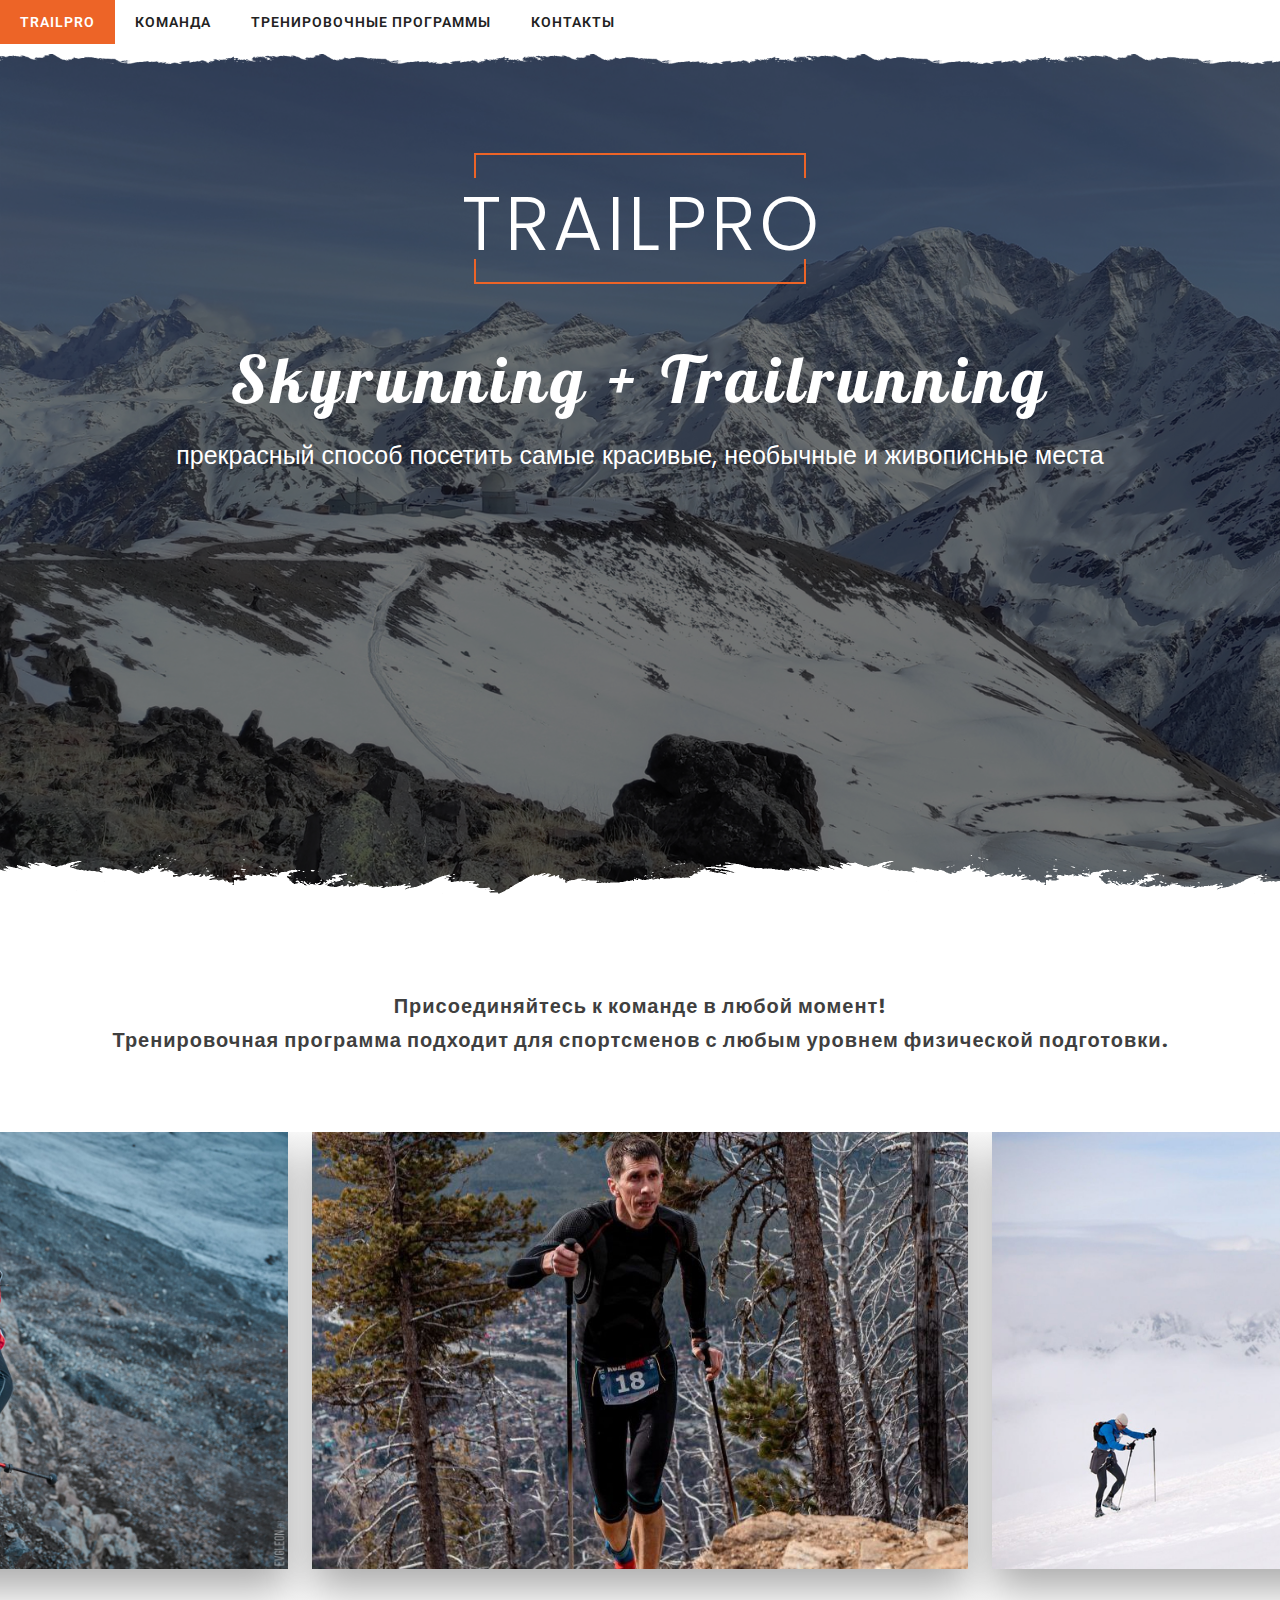
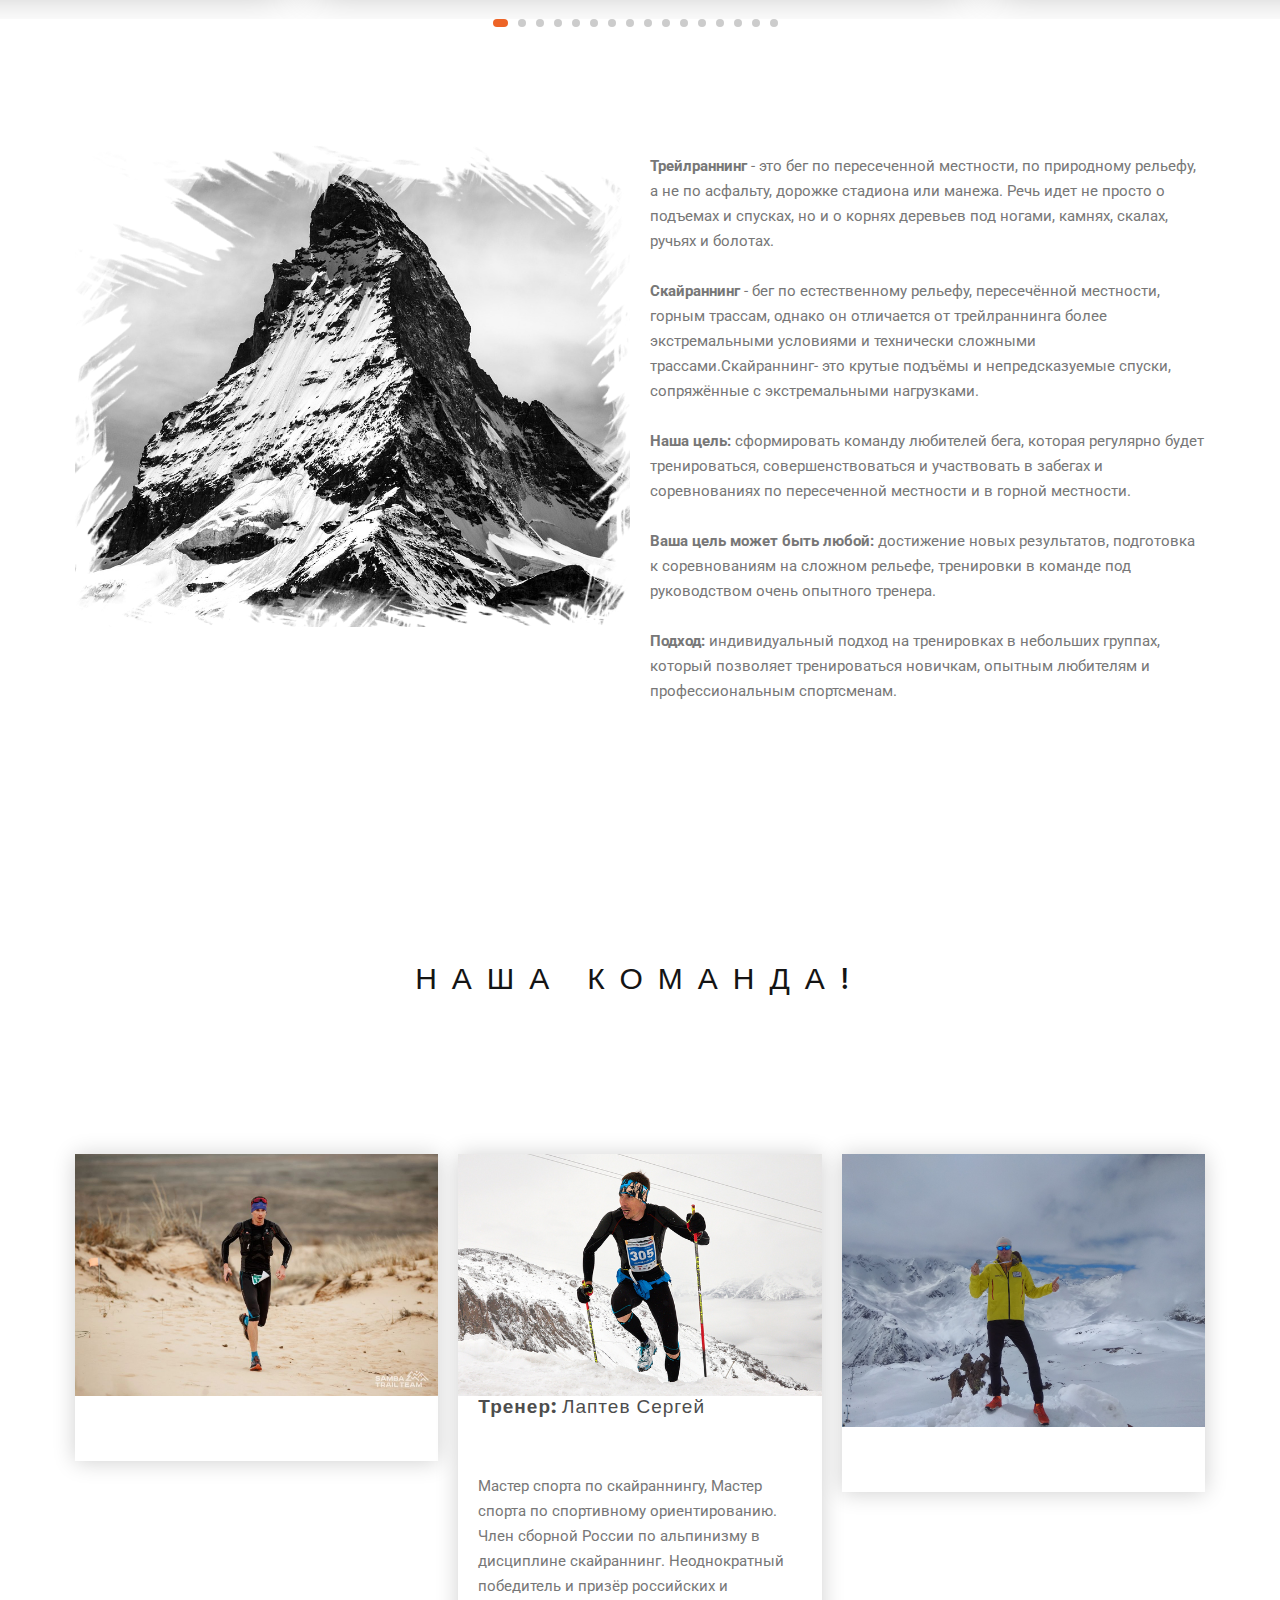
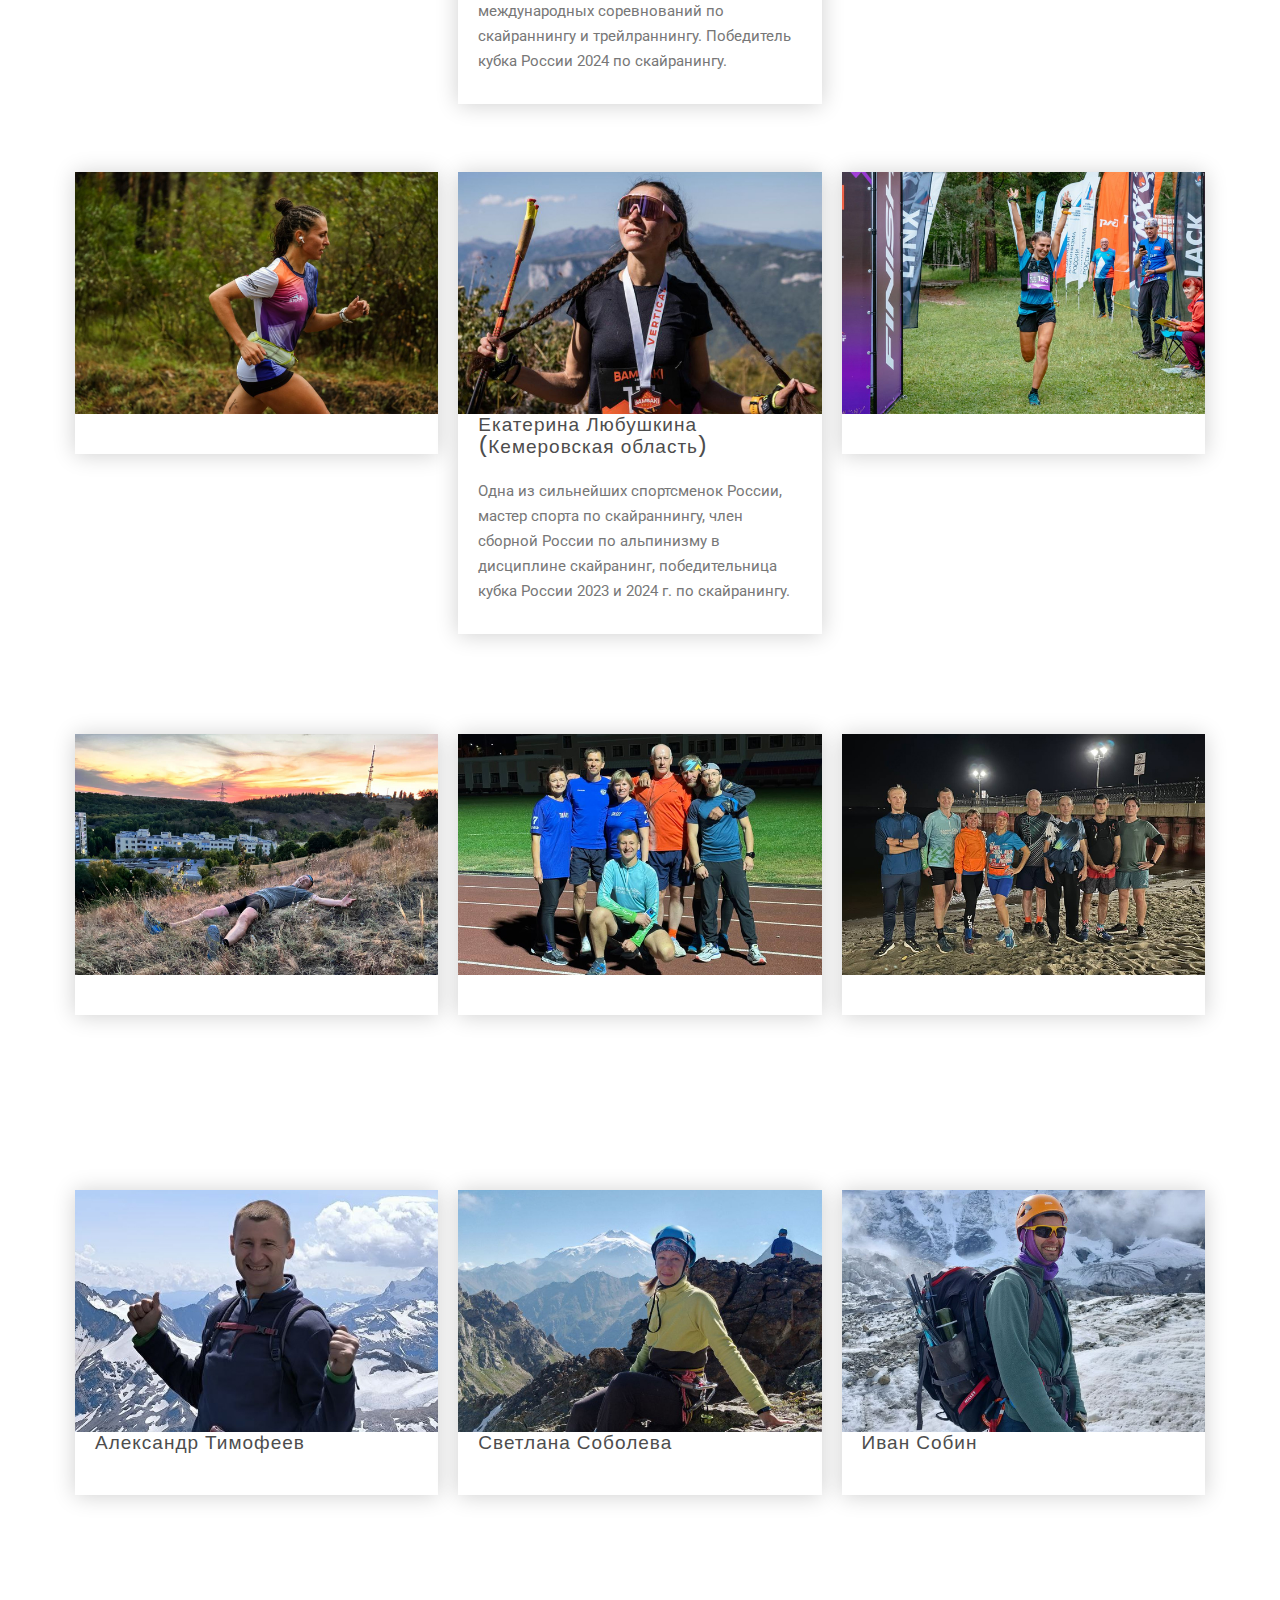
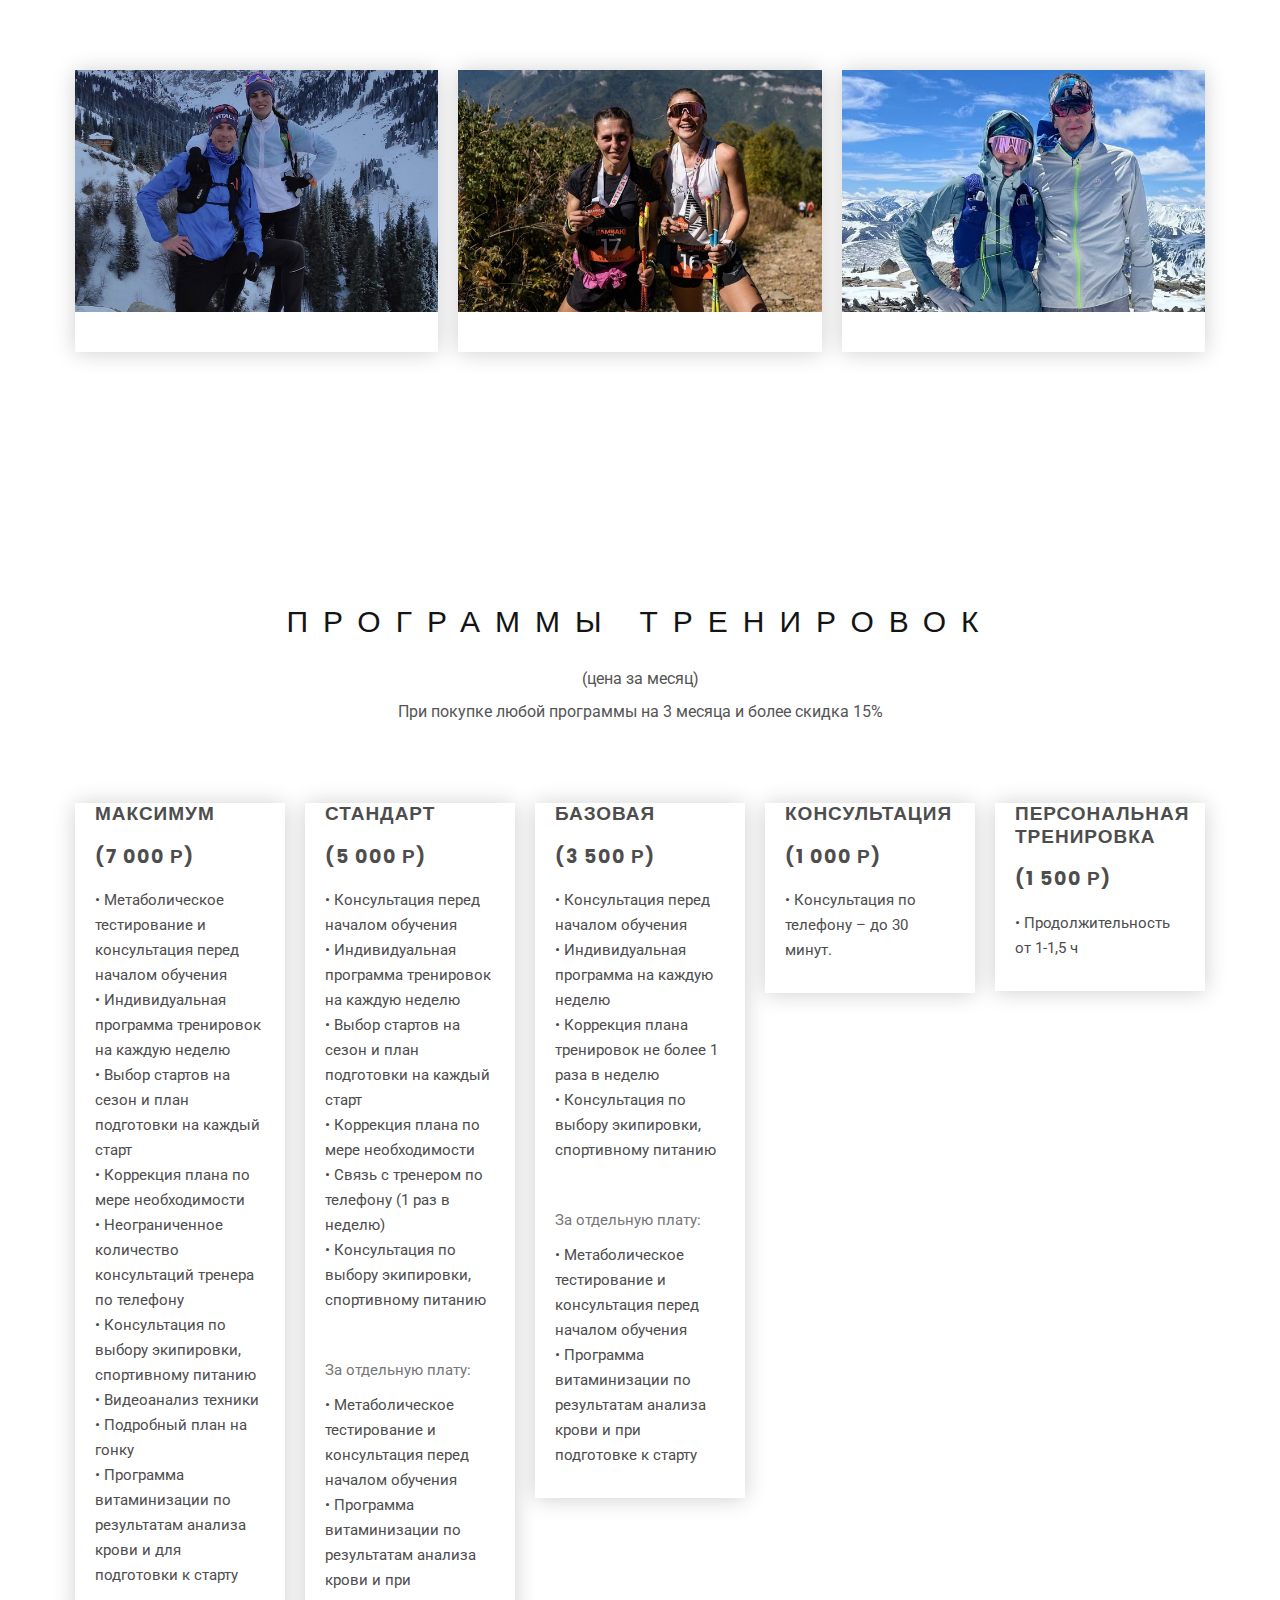
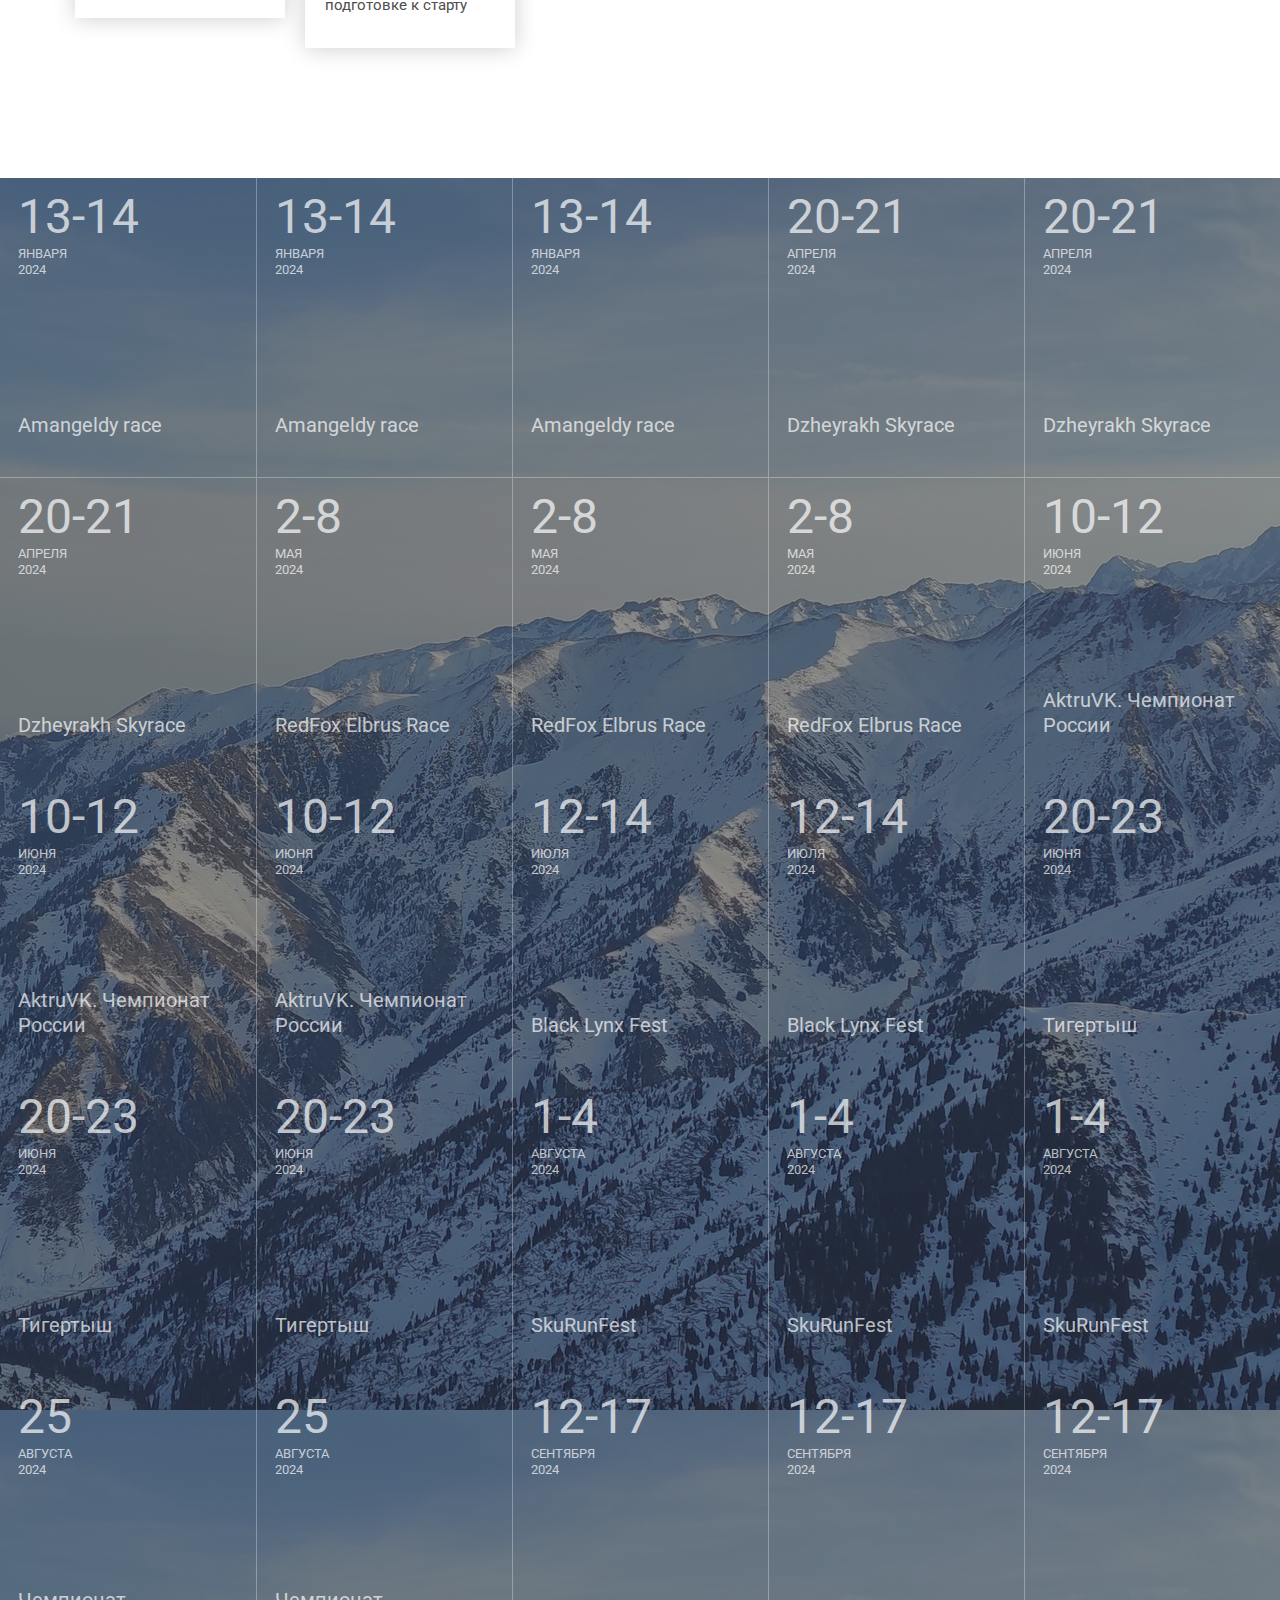
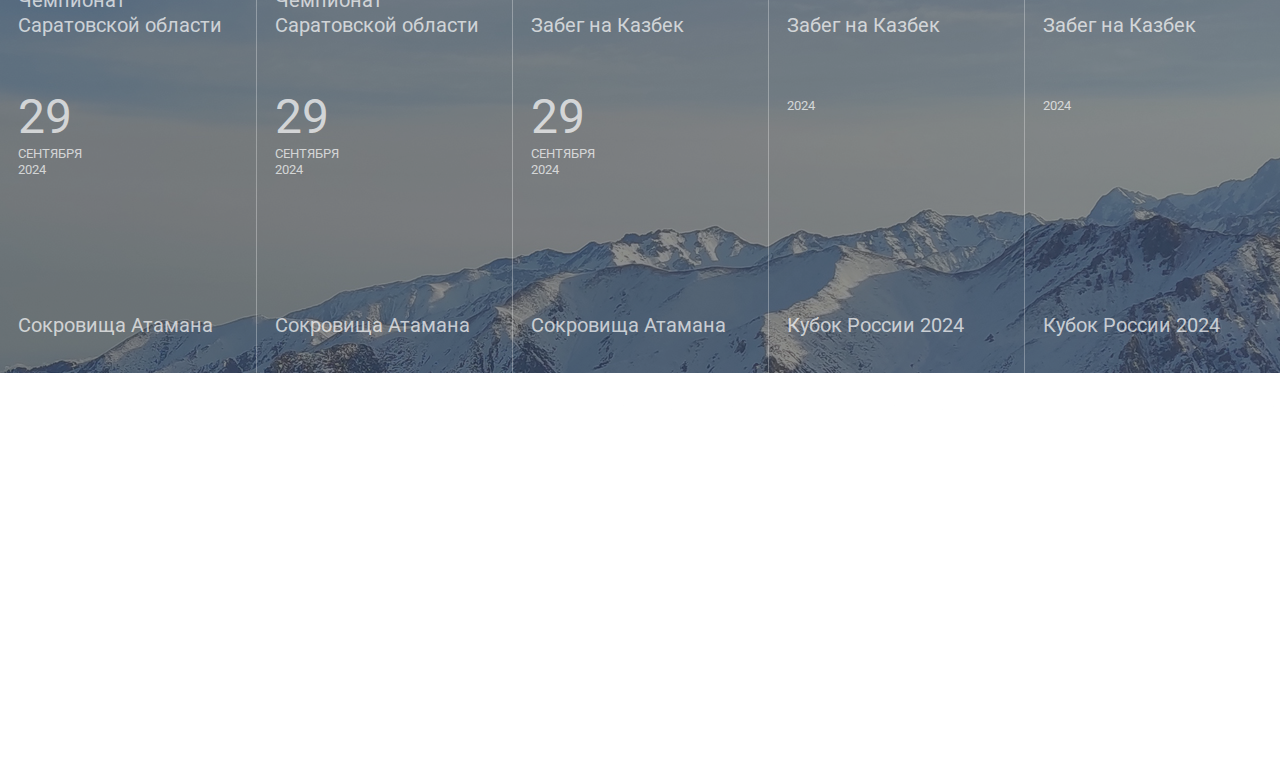
==== commit ce466a48: "Add files via upload" ====
--- a/index.html
+++ b/index.html
@@ -448,12 +448,13 @@
 								
 					
 	
-					
+					<br>
 					<p> &nbsp;</p>
 					<p> &nbsp;</p>
 					<p> &nbsp;</p>
 					<p> &nbsp;</p>
-										
+					<p> &nbsp;</p>
+					<p> &nbsp;</p>					
 		 
 										
 										
@@ -526,7 +527,7 @@
 					</div>		
 
 
-
+					<br>
 					<p> &nbsp;</p>
 					<p> &nbsp;</p>	
 				    <p> &nbsp;</p>
@@ -597,7 +598,7 @@
 					
 					
 					
-					
+					<br>
 				    <p> &nbsp;</p>					
 					<p> &nbsp;</p>
 					<p> &nbsp;</p>						
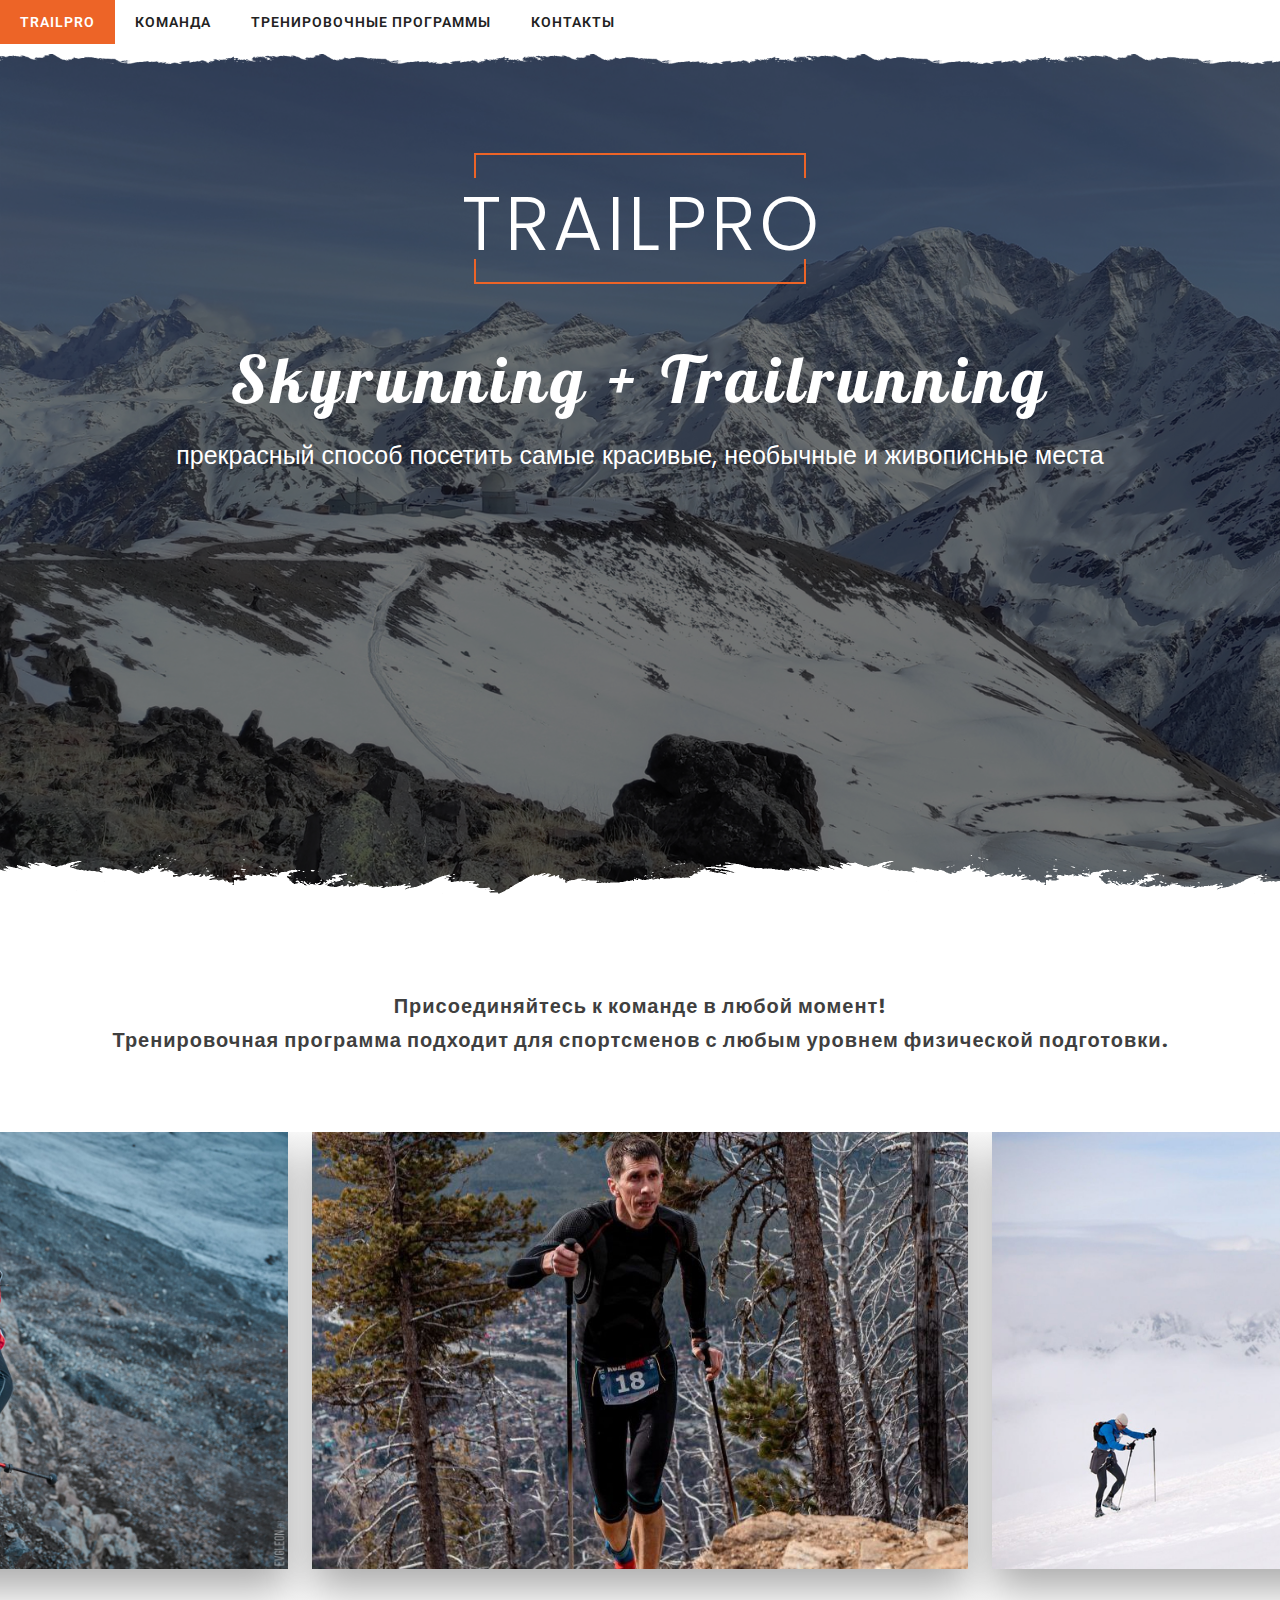
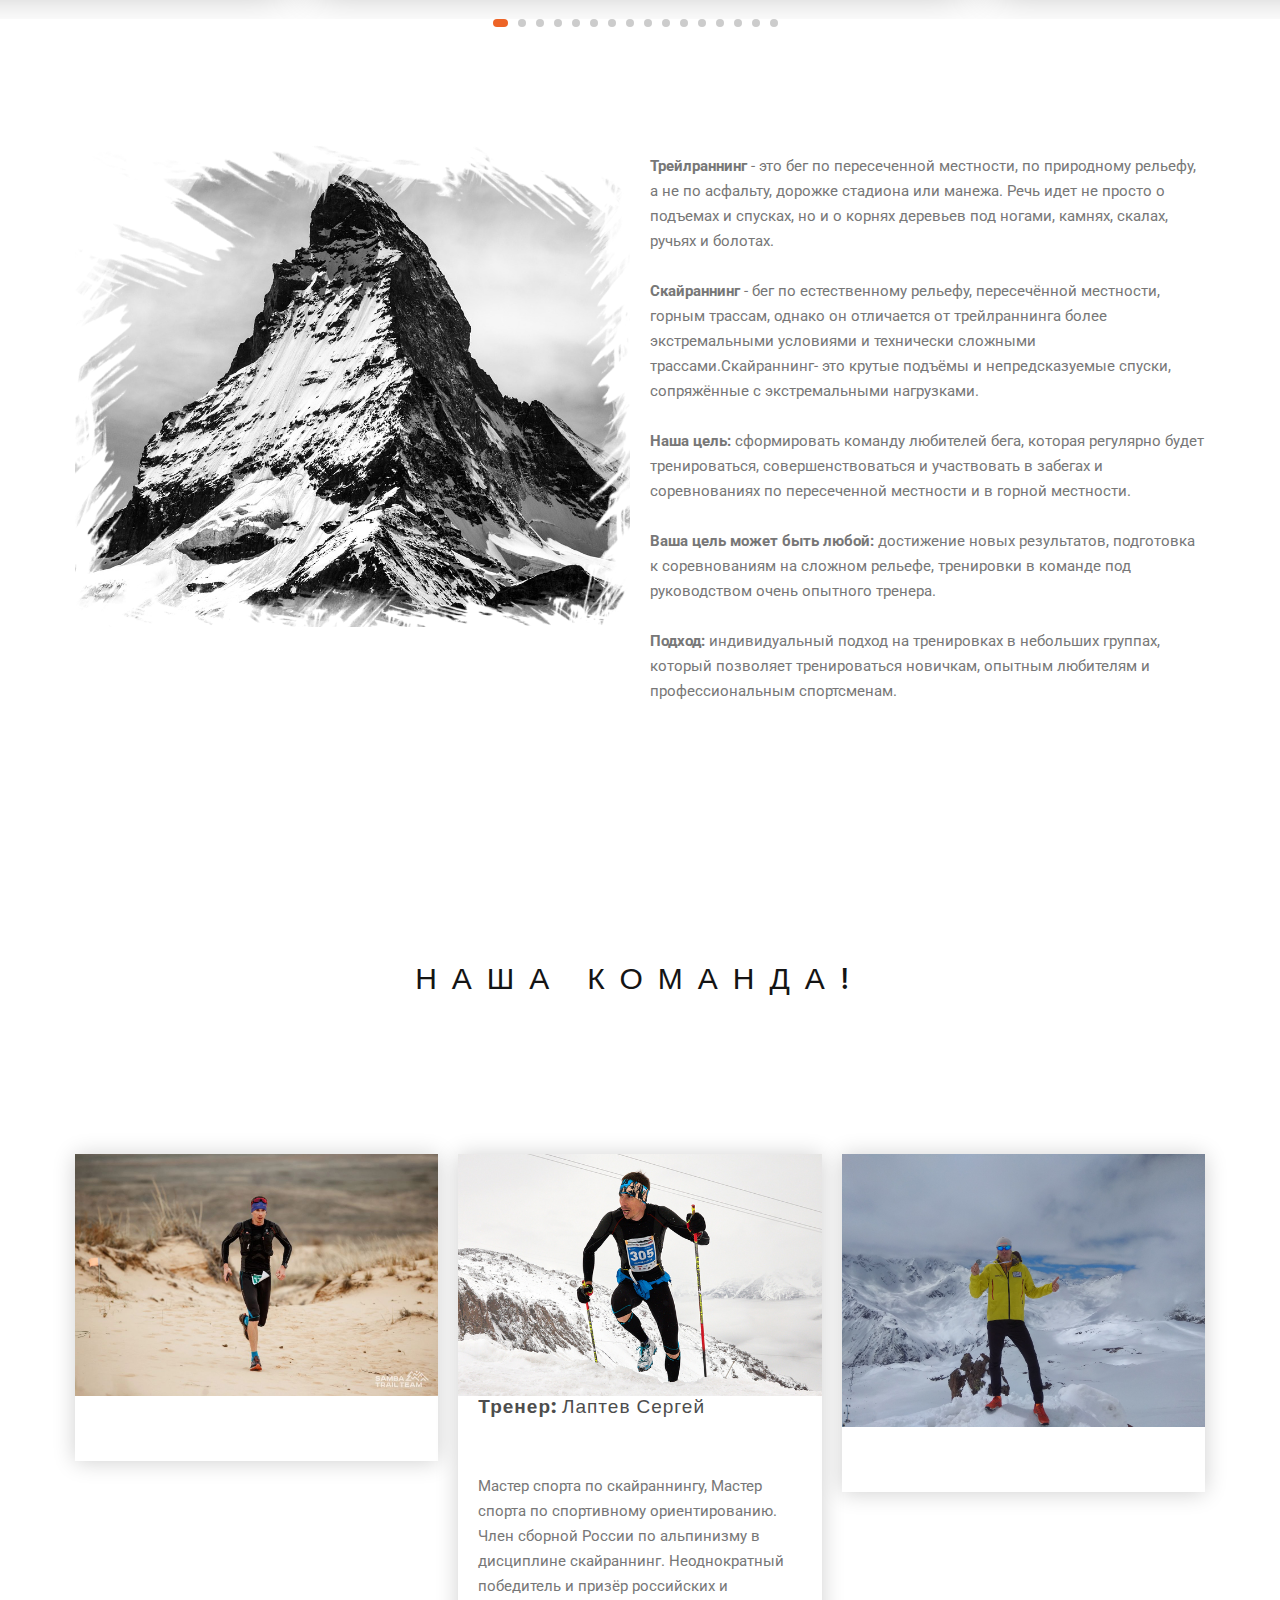
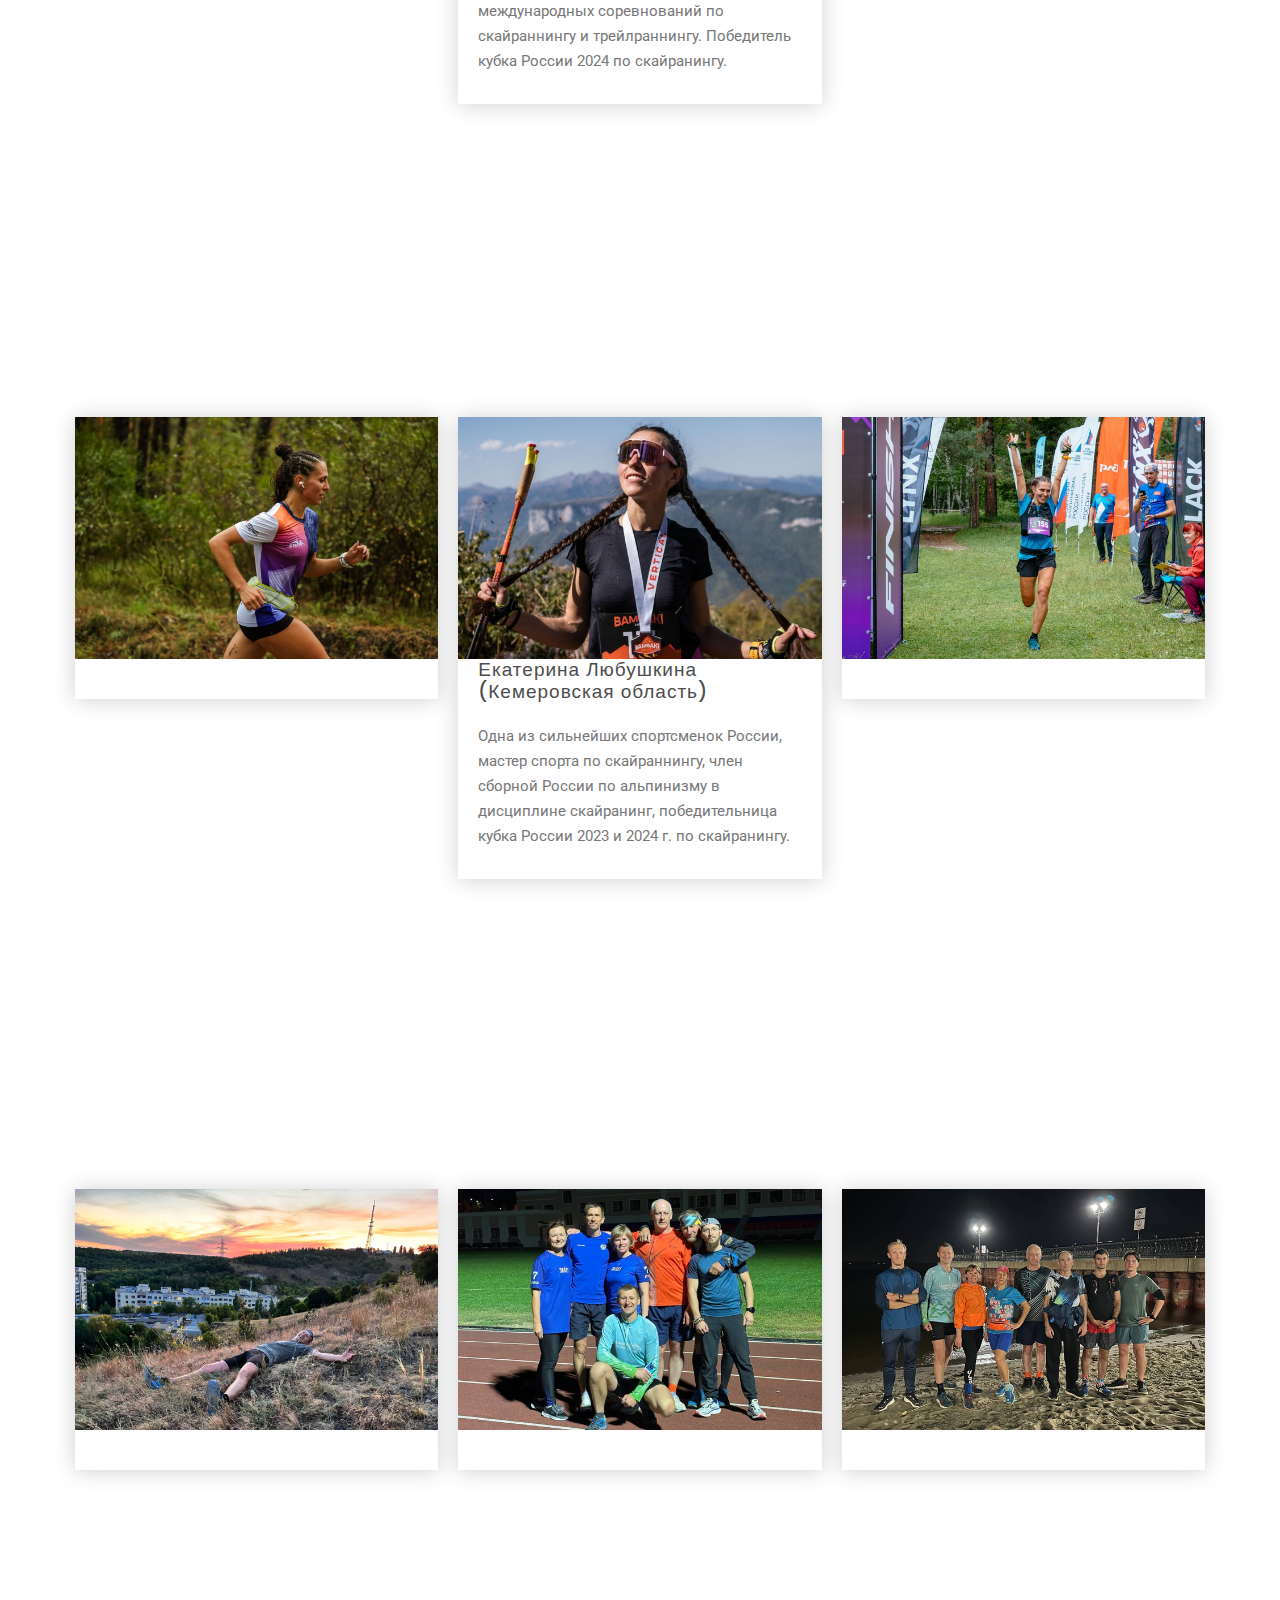
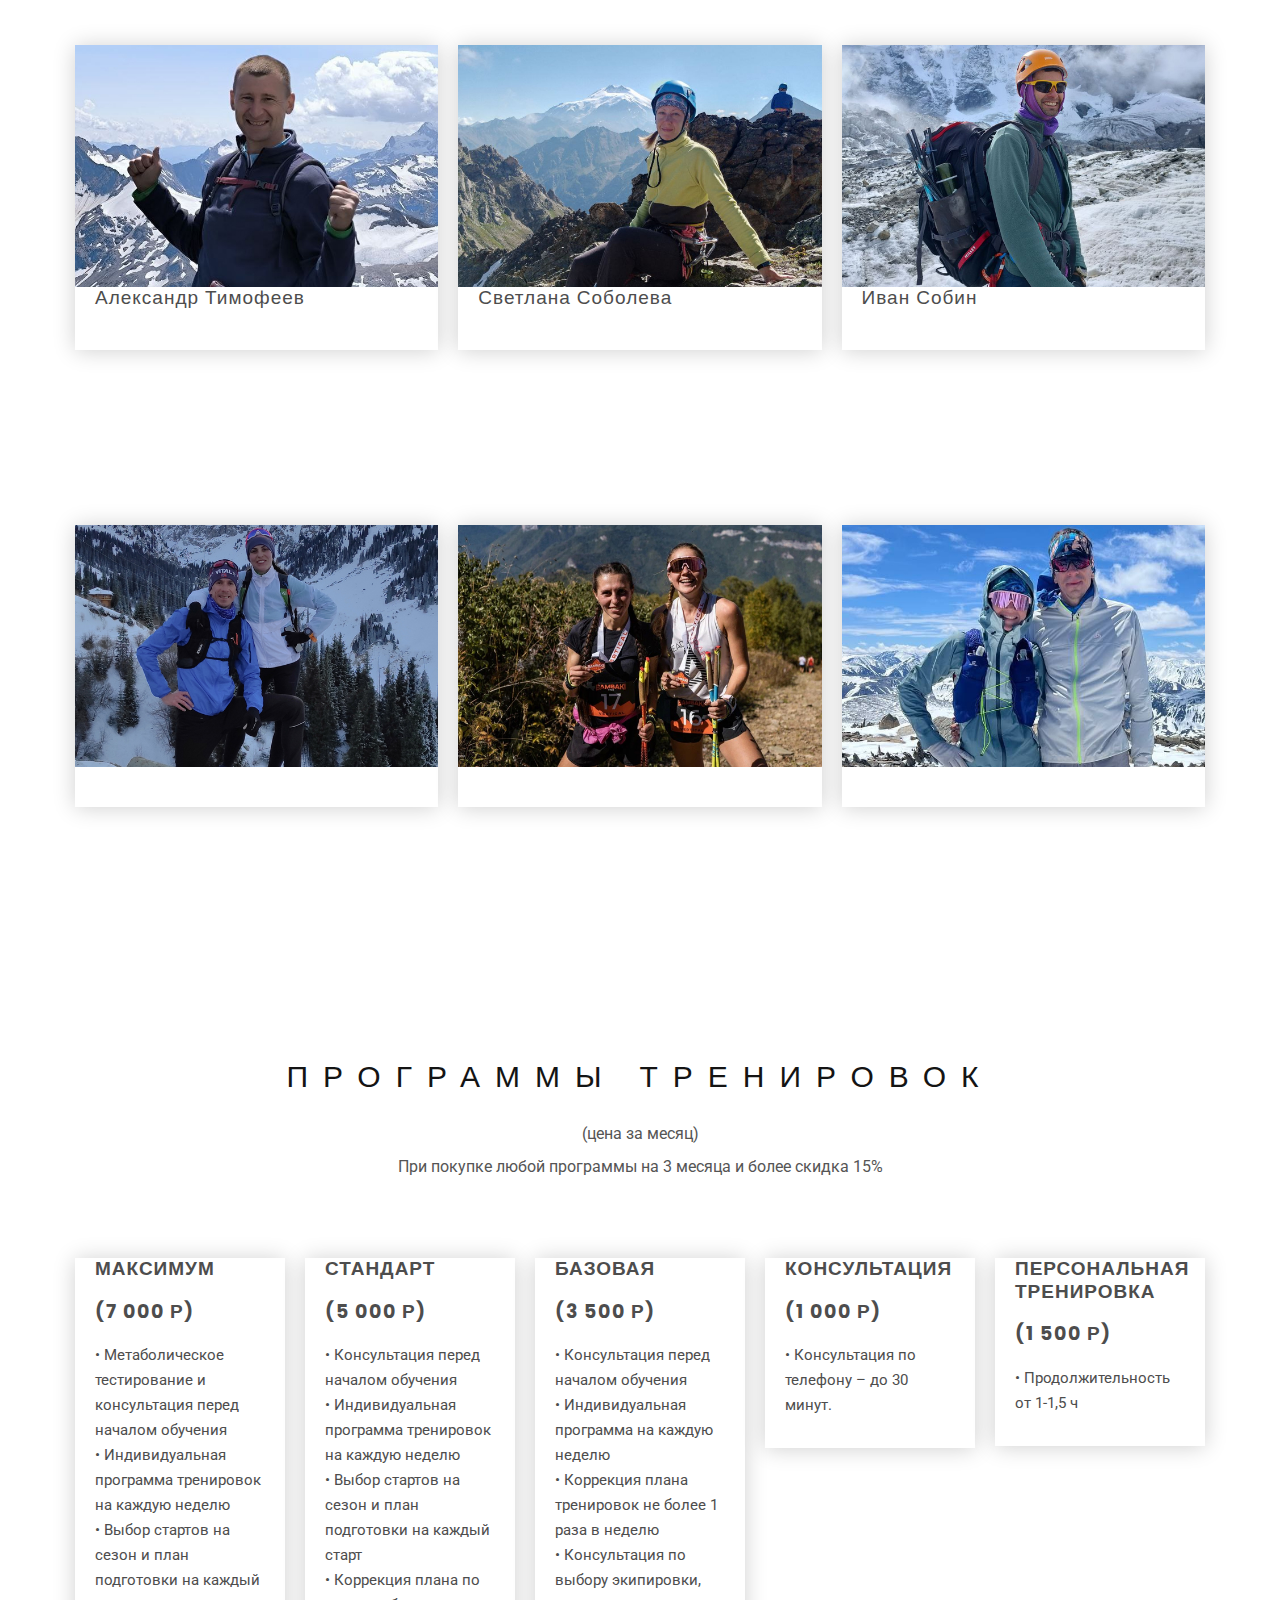
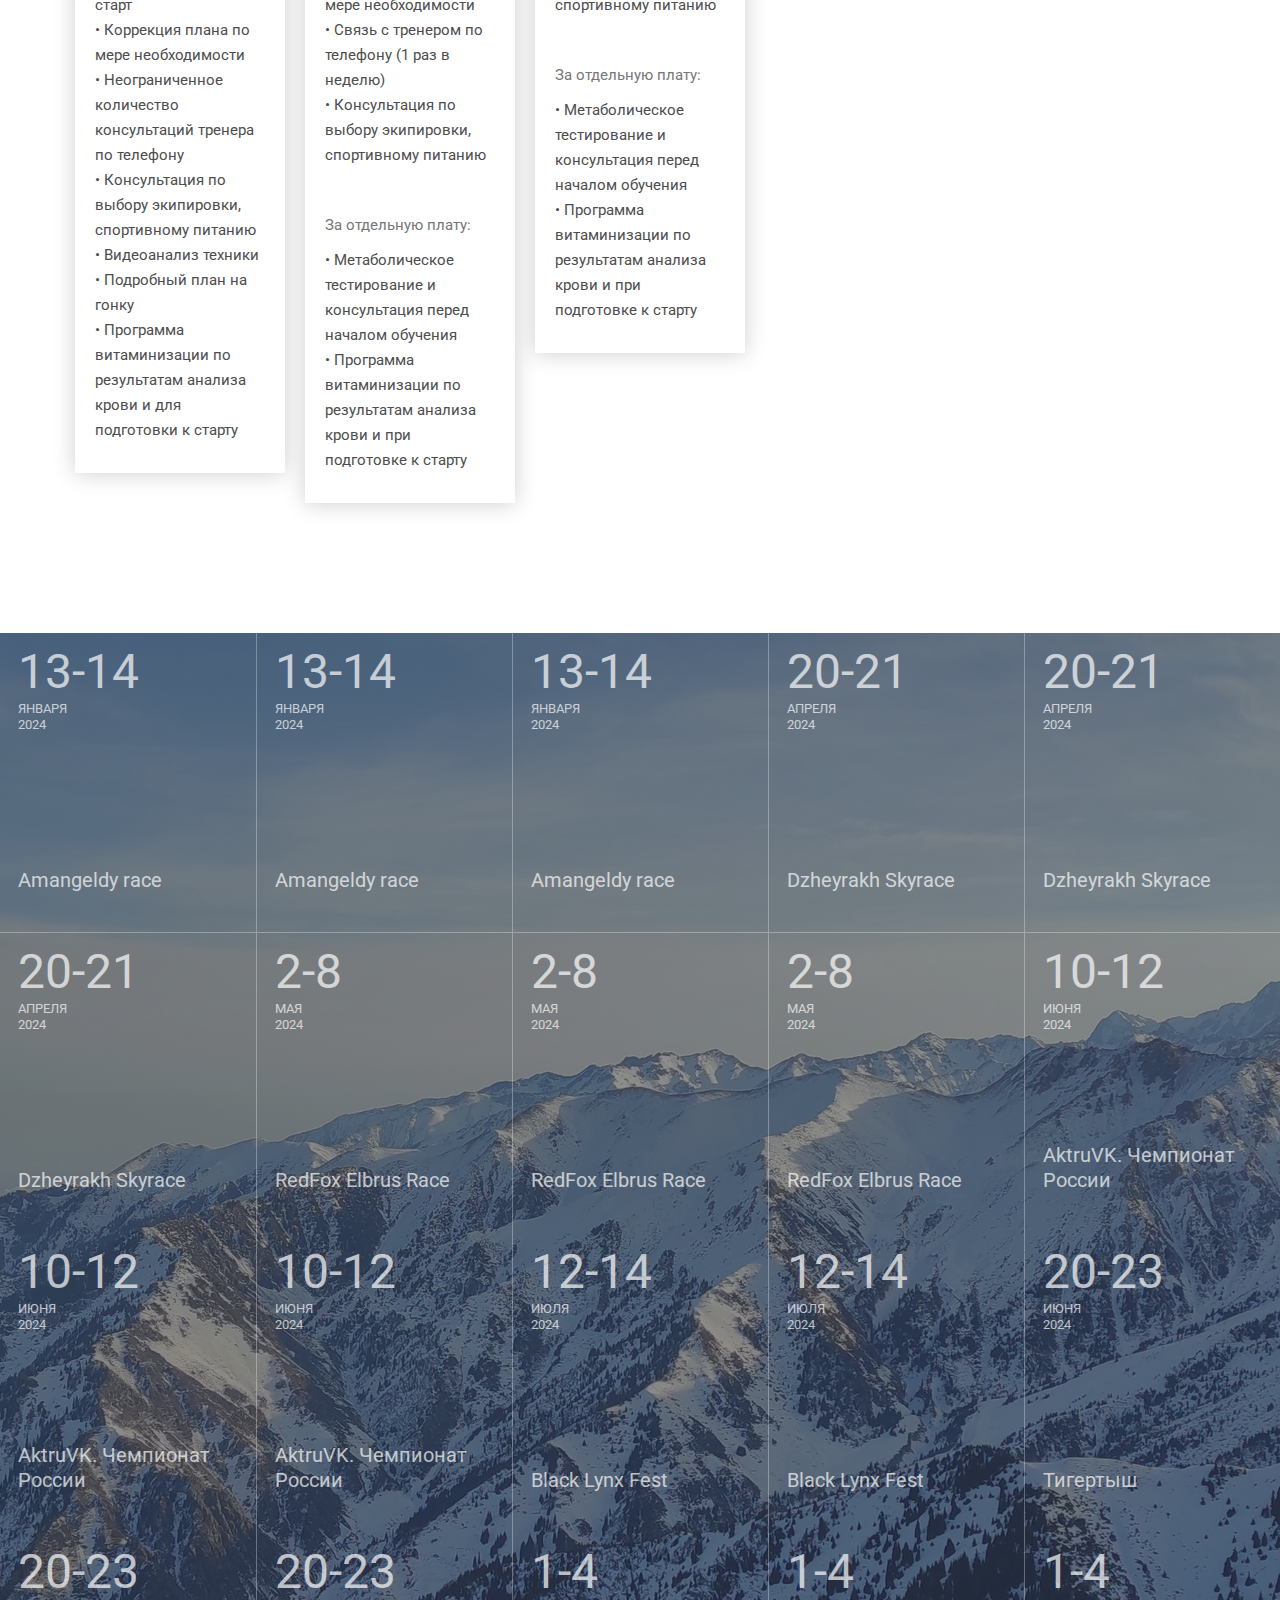
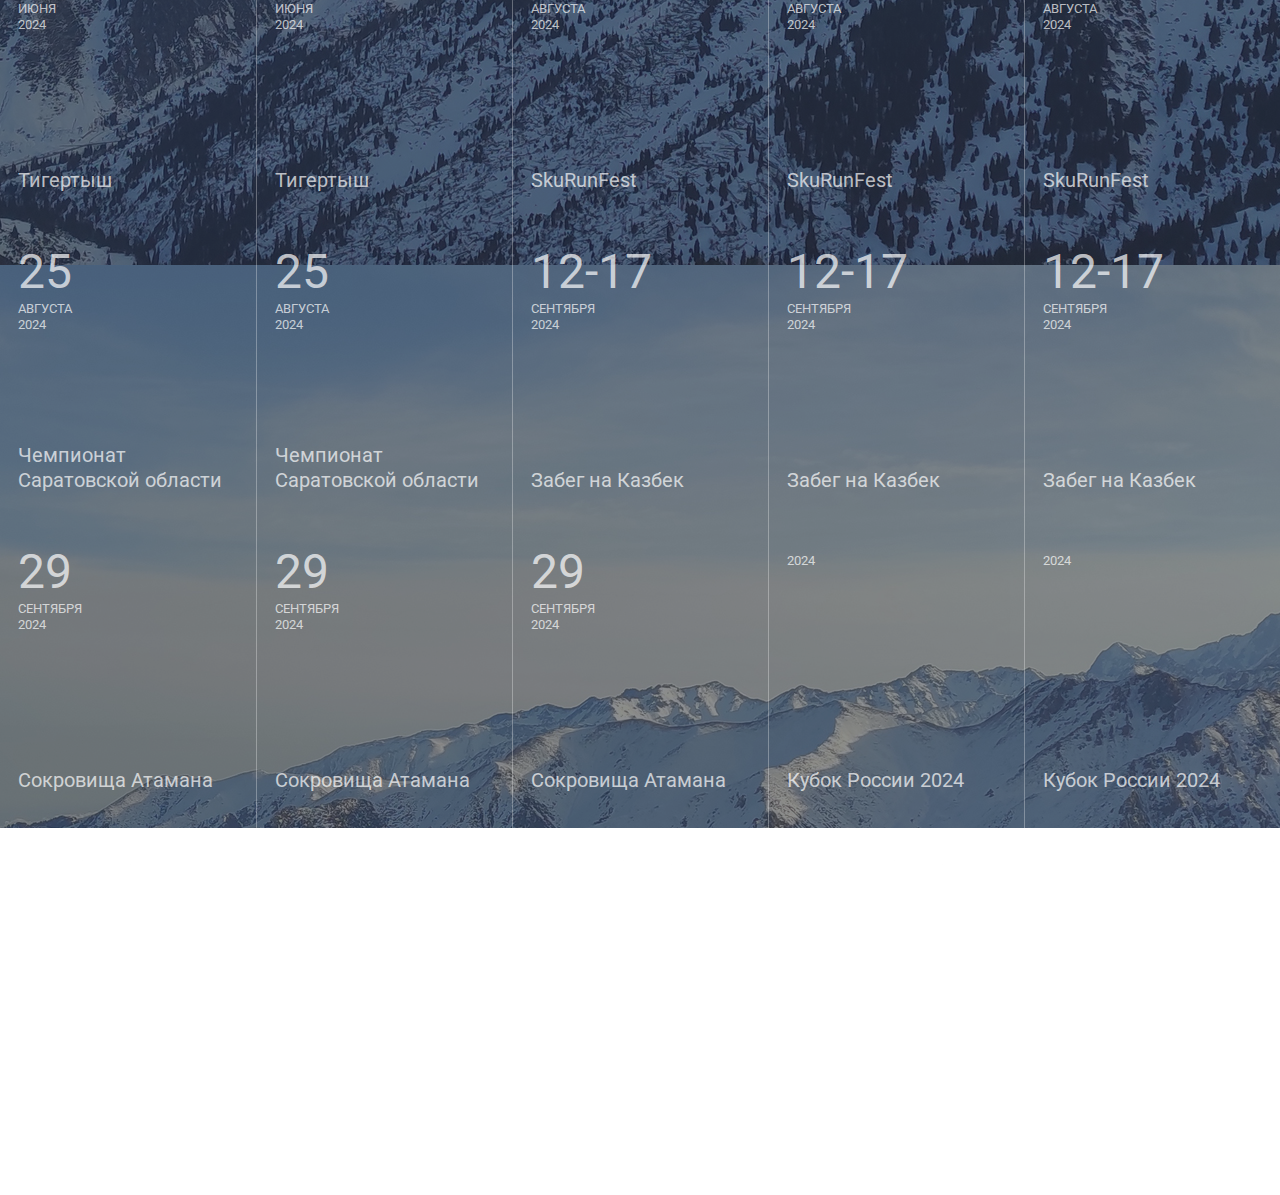
==== commit 28d333e2: "Add files via upload" ====
--- a/index.html
+++ b/index.html
@@ -379,8 +379,14 @@
 					<p> &nbsp;</p>
 					<p> &nbsp;</p>
 					<p> &nbsp;</p>
+					<p> &nbsp;</p>						
+					<p> &nbsp;</p>
+					<p> &nbsp;</p>
+					<p> &nbsp;</p>						
+					<p> &nbsp;</p>
+					<p> &nbsp;</p>						
 					<p> &nbsp;</p>					
-					
+					<br>
 					
 					<div class="content">
 					
@@ -454,8 +460,14 @@
 					<p> &nbsp;</p>
 					<p> &nbsp;</p>
 					<p> &nbsp;</p>
+  					
+					<p> &nbsp;</p>
+					<p> &nbsp;</p>
+					<p> &nbsp;</p>						
+					<p> &nbsp;</p>
+					<p> &nbsp;</p>						
 					<p> &nbsp;</p>					
-		 
+					<br>		 
 										
 										
 					
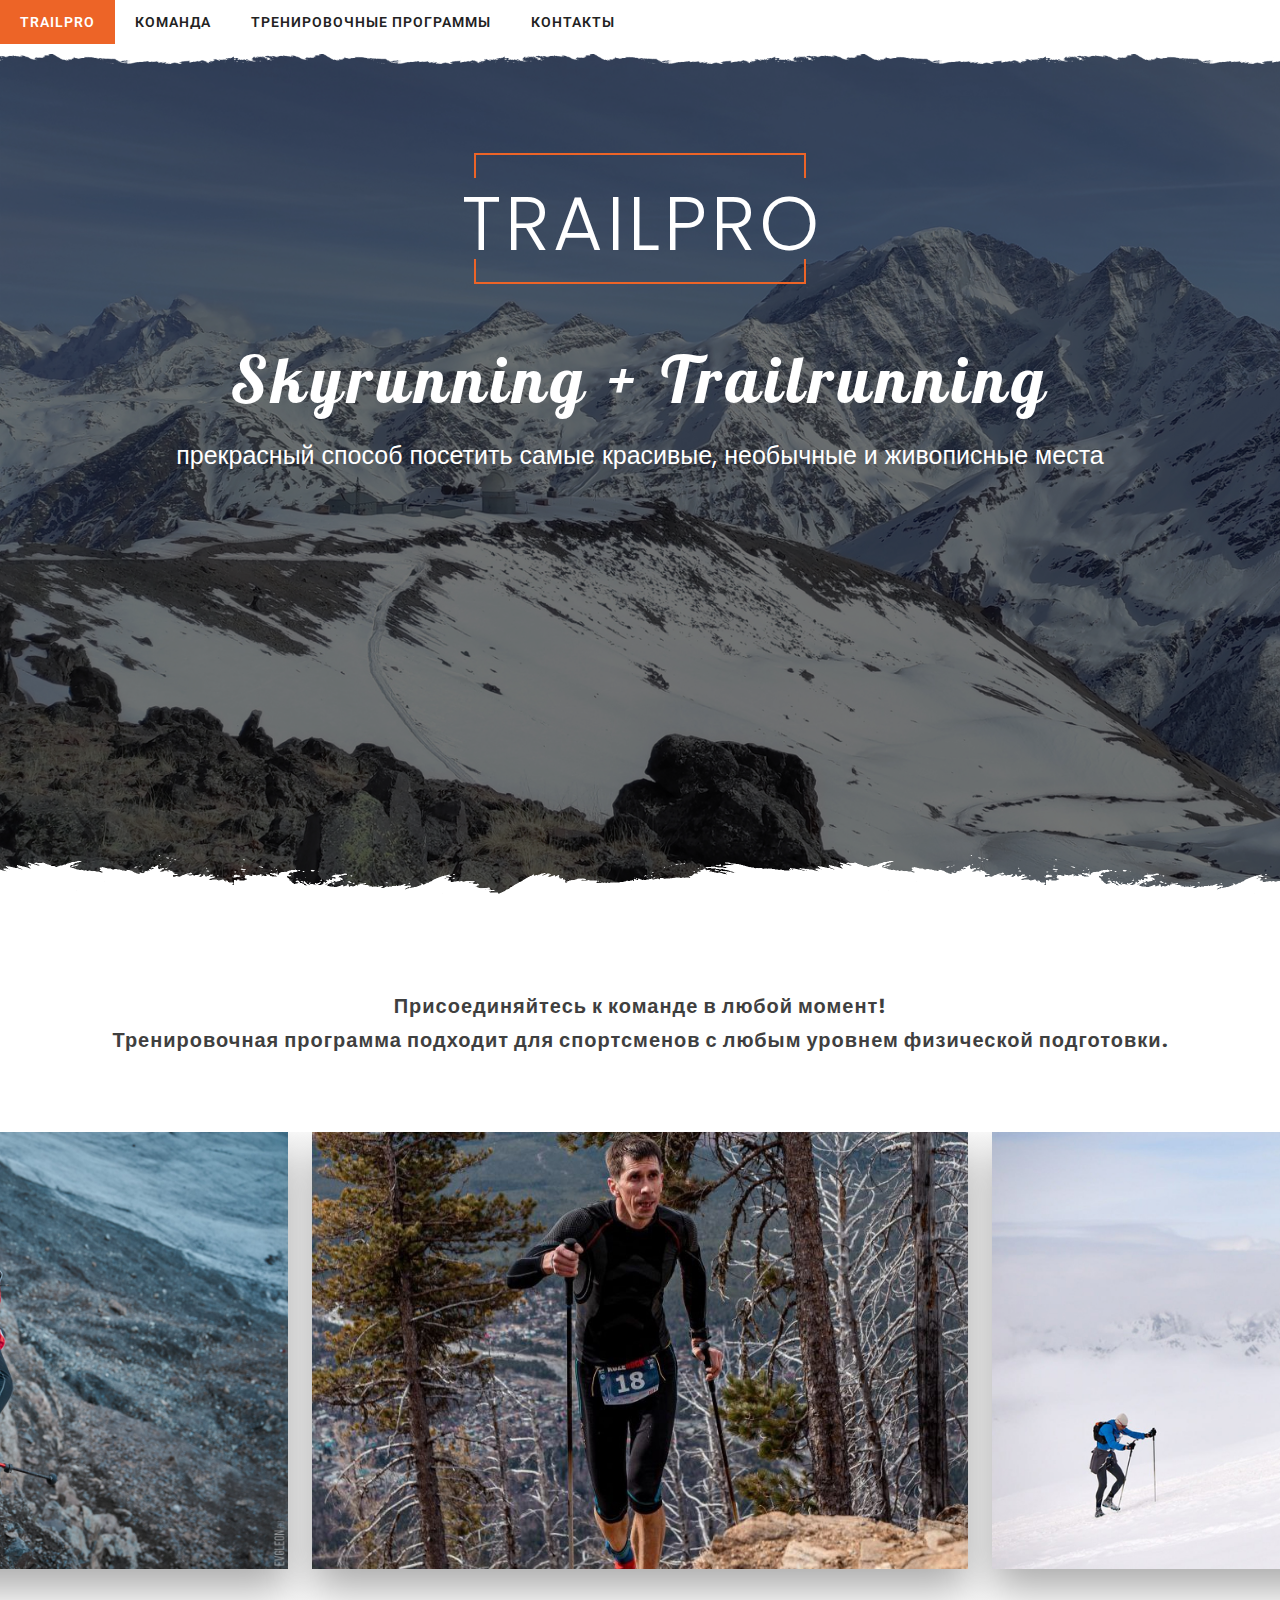
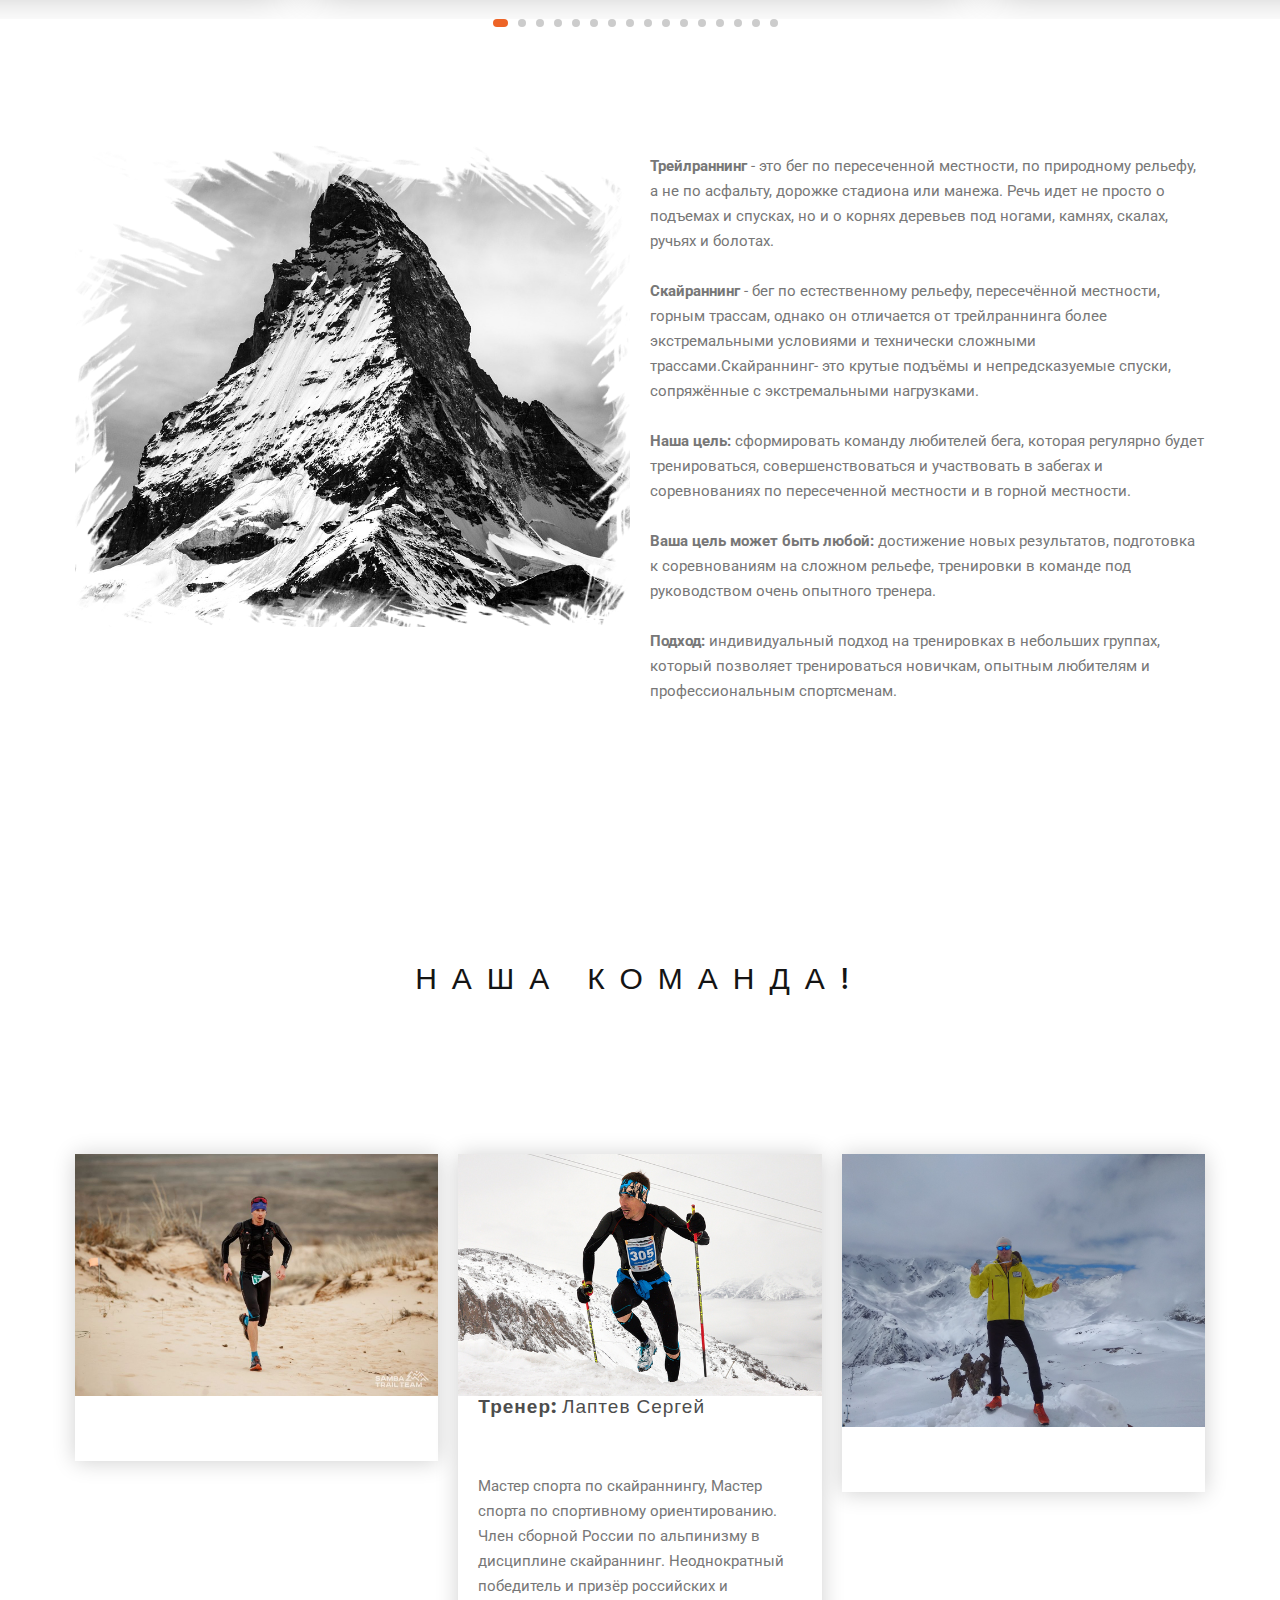
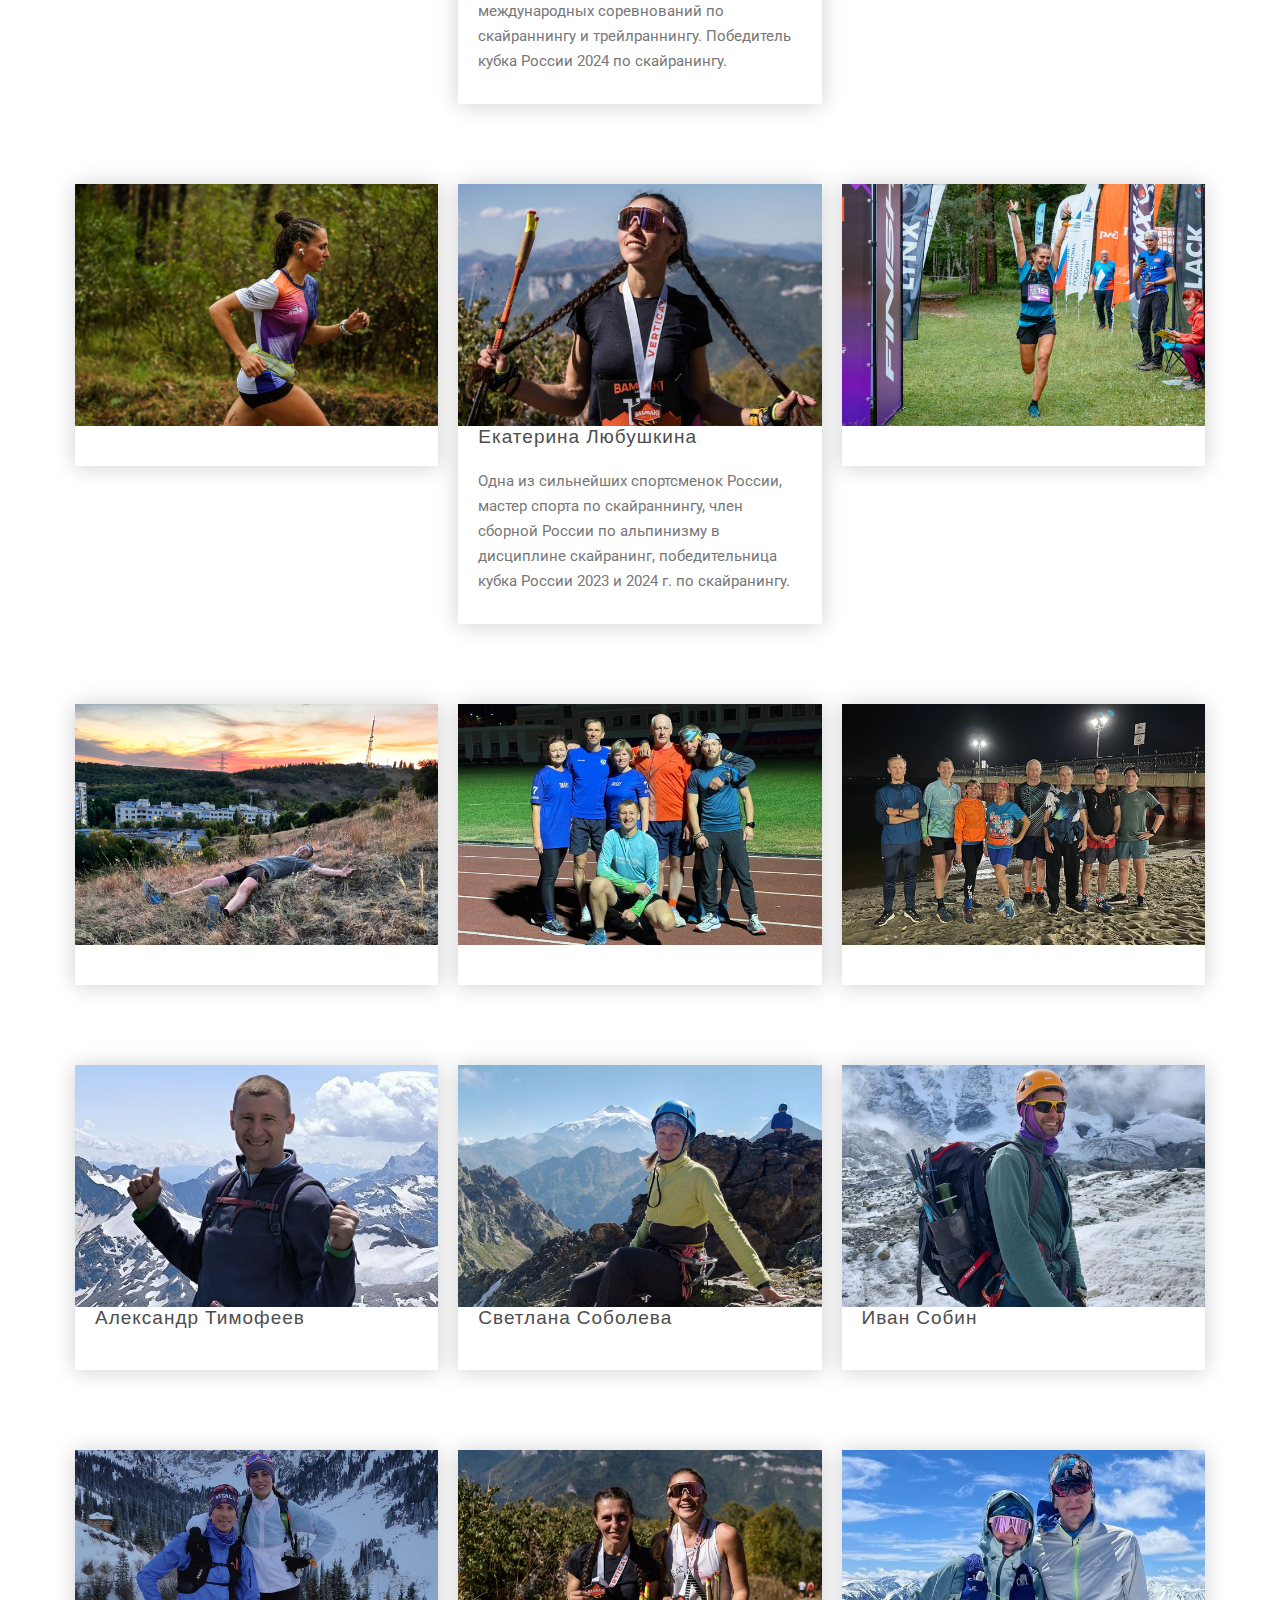
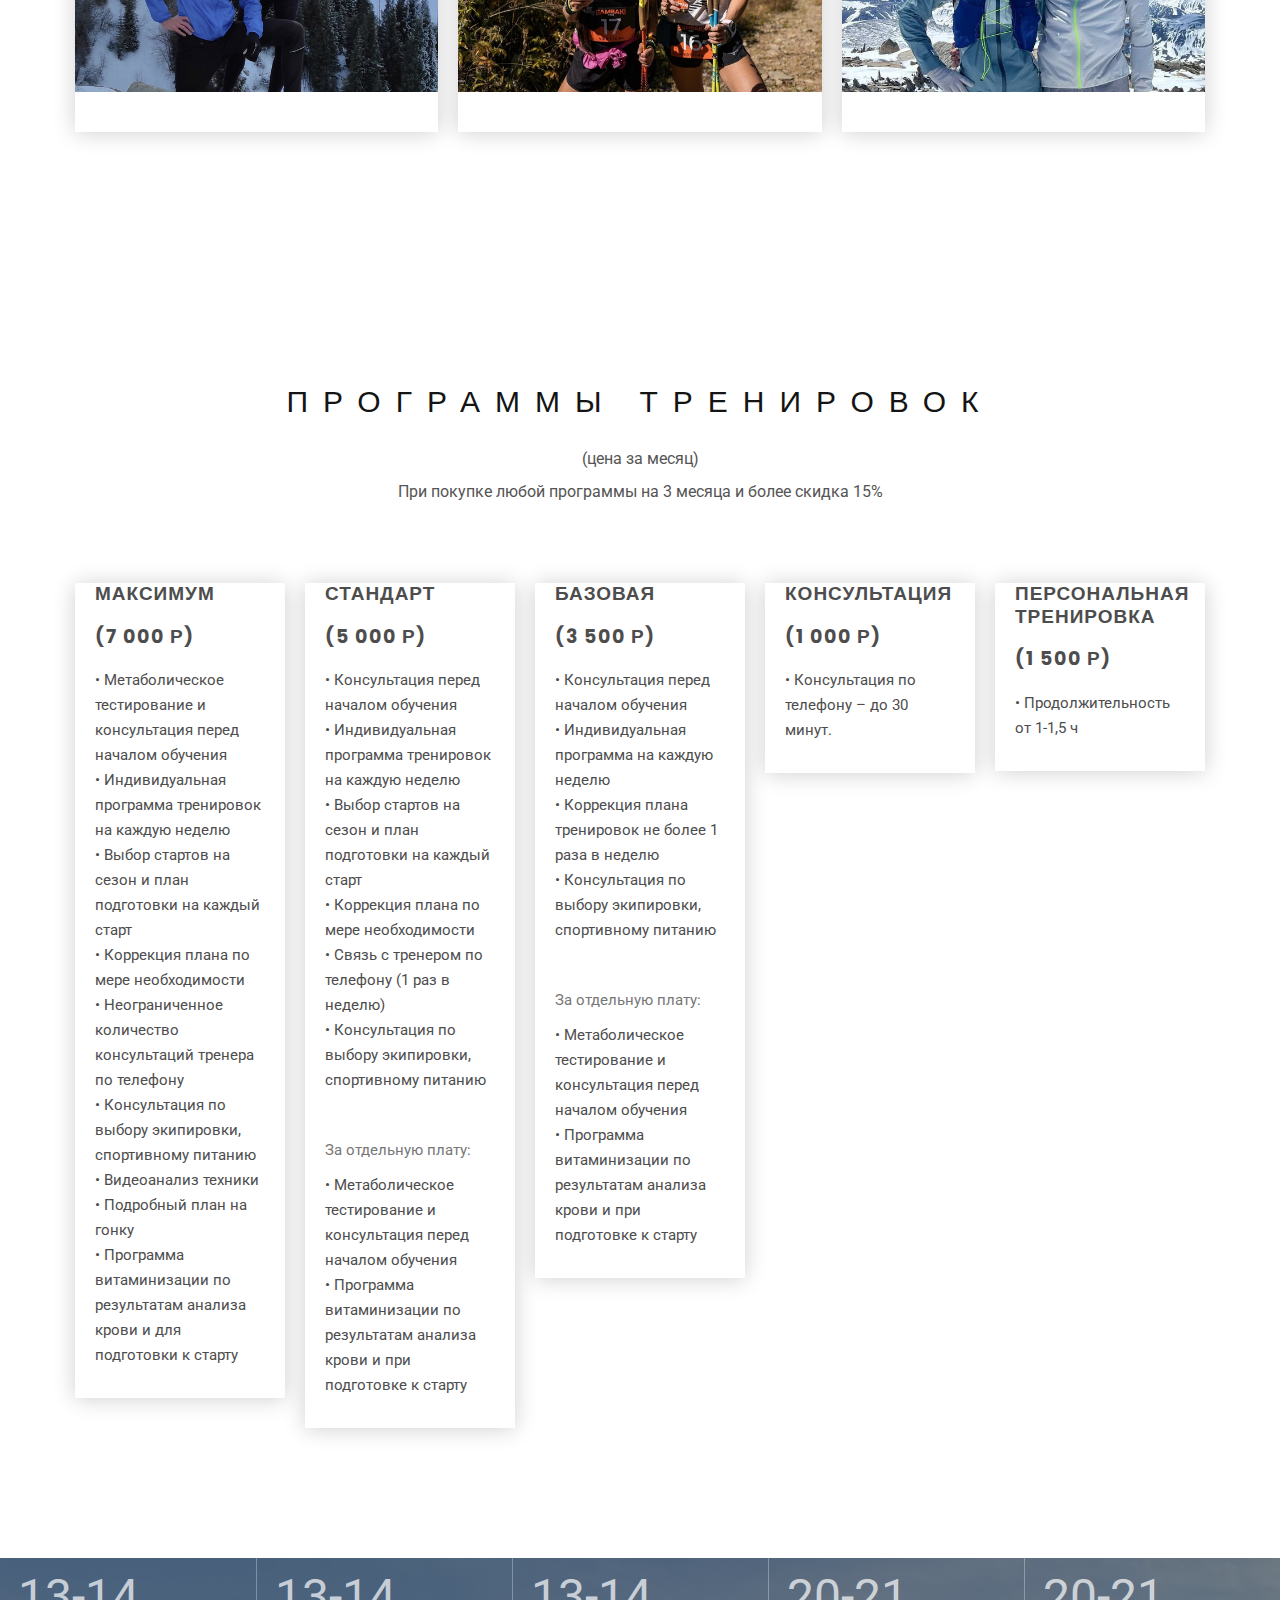
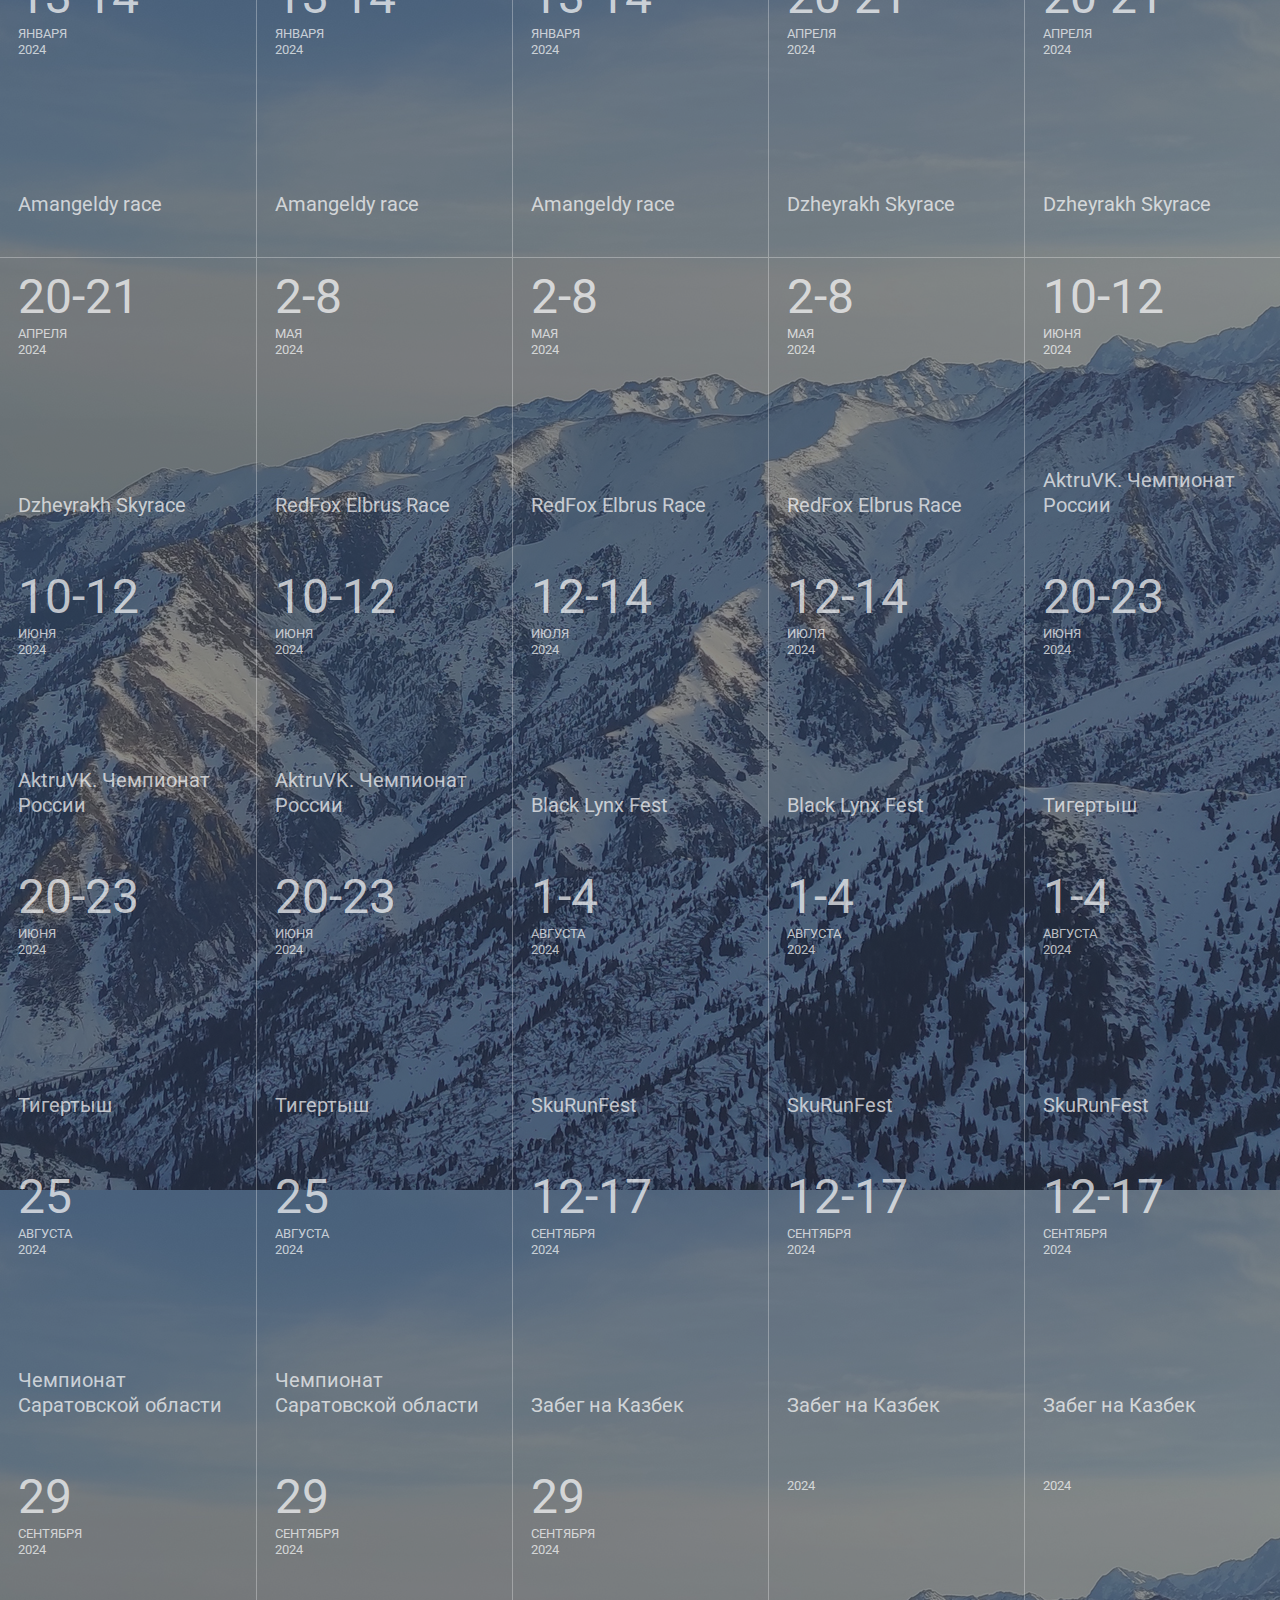
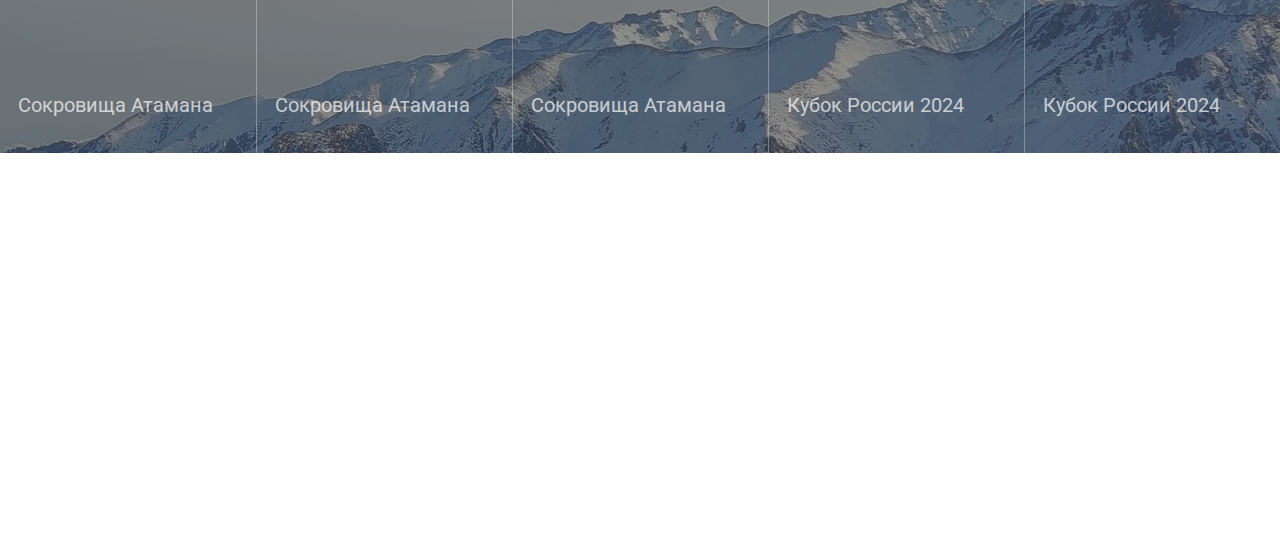
==== commit 13bab3b2: "Add files via upload" ====
--- a/index.html
+++ b/index.html
@@ -363,6 +363,7 @@
 									    <div class="entry-details">
 											<div class="entry-des">												
 												<p>&nbsp;</p>
+								 
 											</div>
 										</div>
 									</div>
@@ -373,20 +374,18 @@
 						
 					</div>							
 					
-					<br>
-					<p> &nbsp;</p>
-					<p> &nbsp;</p>
-					<p> &nbsp;</p>
-					<p> &nbsp;</p>
-					<p> &nbsp;</p>
-					<p> &nbsp;</p>						
-					<p> &nbsp;</p>
-					<p> &nbsp;</p>
-					<p> &nbsp;</p>						
-					<p> &nbsp;</p>
-					<p> &nbsp;</p>						
-					<p> &nbsp;</p>					
-					<br>
+					
+		
+
+ 
+
+
+
+		<section class="content-box box-4">	<div class="zerogrid"> 	</div> </section>
+
+		
+					
+	
 					
 					<div class="content">
 					
@@ -417,7 +416,7 @@
 										<div class="entry-details">
 											<div class="entry-des">
 												<!-- <span><a href="#">12 Апр 2024</a></span> -->
-												<h3>Екатерина Любушкина <br> (Кемеровская область) </h3>
+												<h3>Екатерина Любушкина   </h3>
 												<p>Oдна из сильнейших спортсменок России, мастер спорта по скайраннингу, член сборной России по альпинизму в дисциплине скайранинг, победительница кубка России 2023 и 2024 г. по скайранингу.</p>
 											</div>
 										</div>
@@ -454,20 +453,8 @@
 								
 					
 	
-					<br>
-					<p> &nbsp;</p>
-					<p> &nbsp;</p>
-					<p> &nbsp;</p>
-					<p> &nbsp;</p>
-					<p> &nbsp;</p>
-  					
-					<p> &nbsp;</p>
-					<p> &nbsp;</p>
-					<p> &nbsp;</p>						
-					<p> &nbsp;</p>
-					<p> &nbsp;</p>						
-					<p> &nbsp;</p>					
-					<br>		 
+		<section class="content-box box-4">	<div class="zerogrid"> 	</div> </section>
+	 
 										
 										
 					
@@ -539,10 +526,8 @@
 					</div>		
 
 
-					<br>
-					<p> &nbsp;</p>
-					<p> &nbsp;</p>	
-				    <p> &nbsp;</p>
+		<section class="content-box box-4">	<div class="zerogrid"> 	</div> </section>
+
 			 					
 					
 					<div class="content">
@@ -610,10 +595,8 @@
 					
 					
 					
-					<br>
-				    <p> &nbsp;</p>					
-					<p> &nbsp;</p>
-					<p> &nbsp;</p>						
+		<section class="content-box box-4">	<div class="zerogrid"> 	</div> </section>
+				
 					
 					
 					
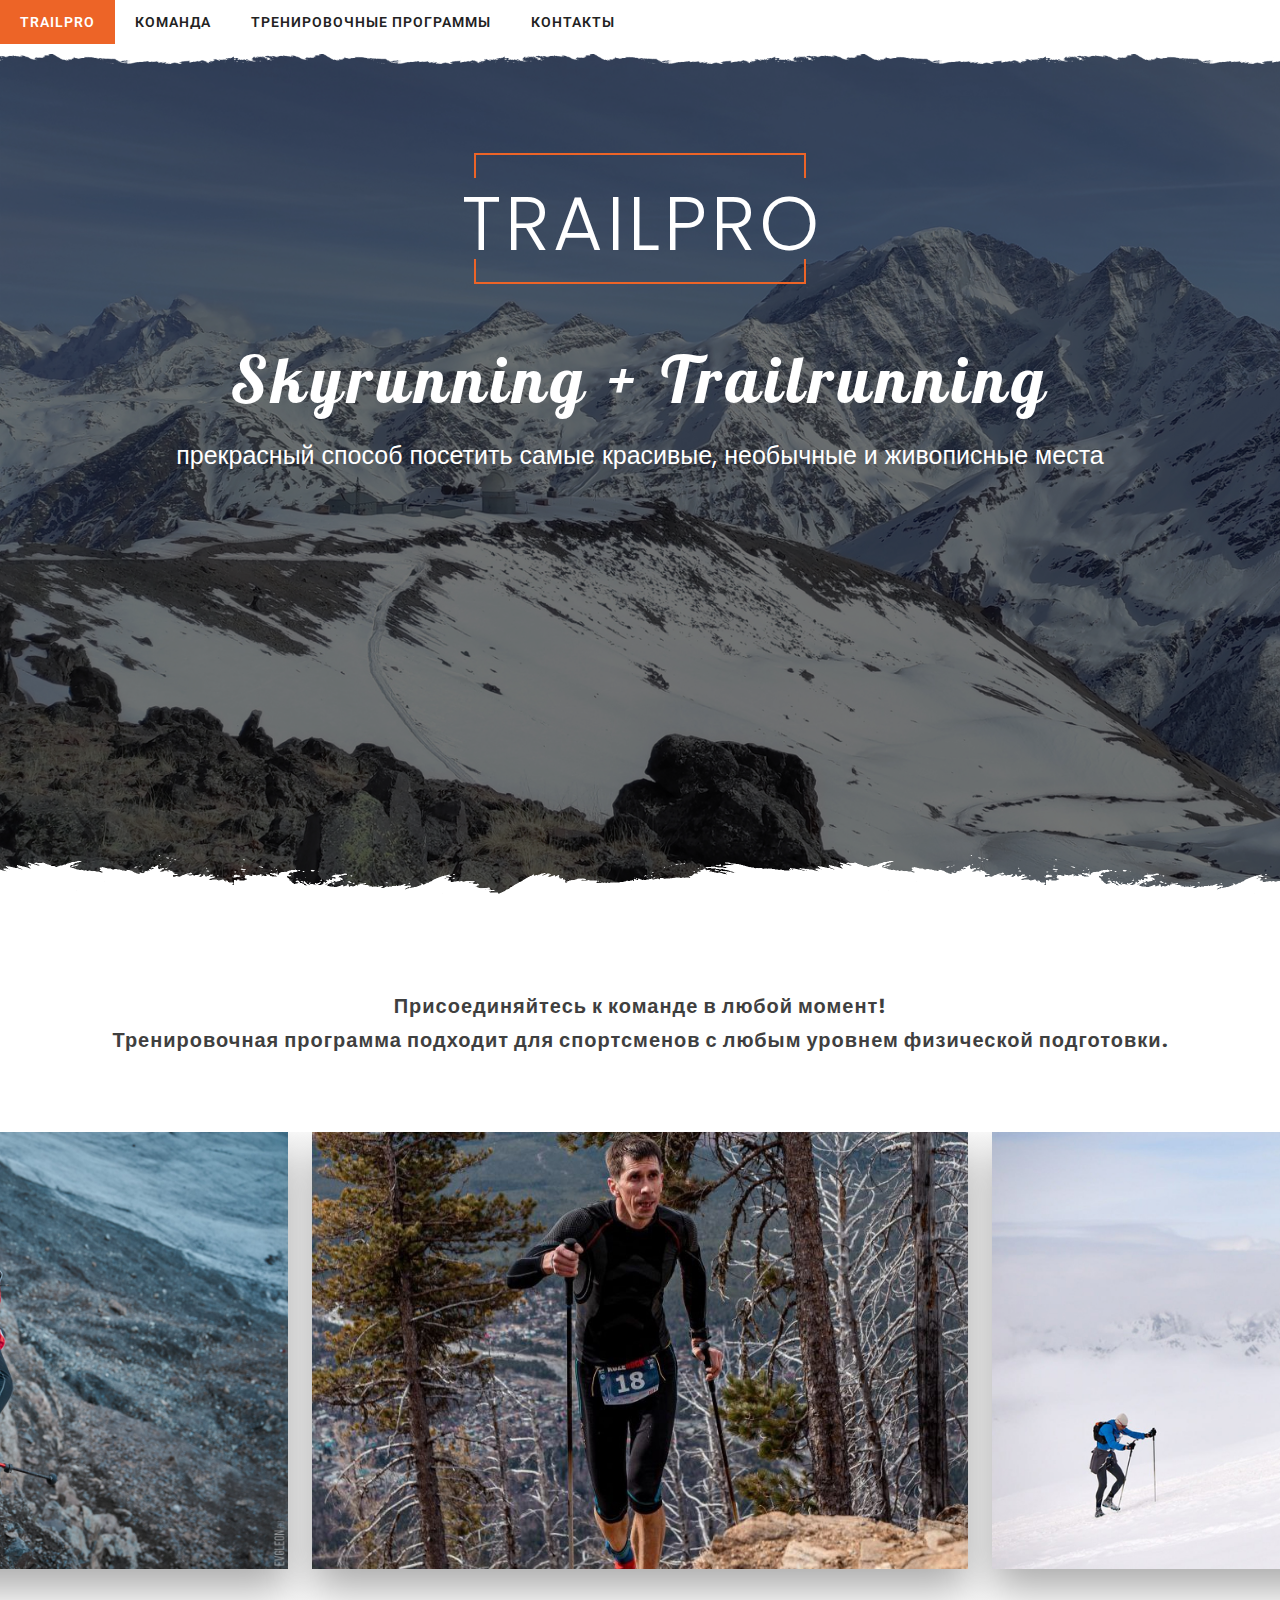
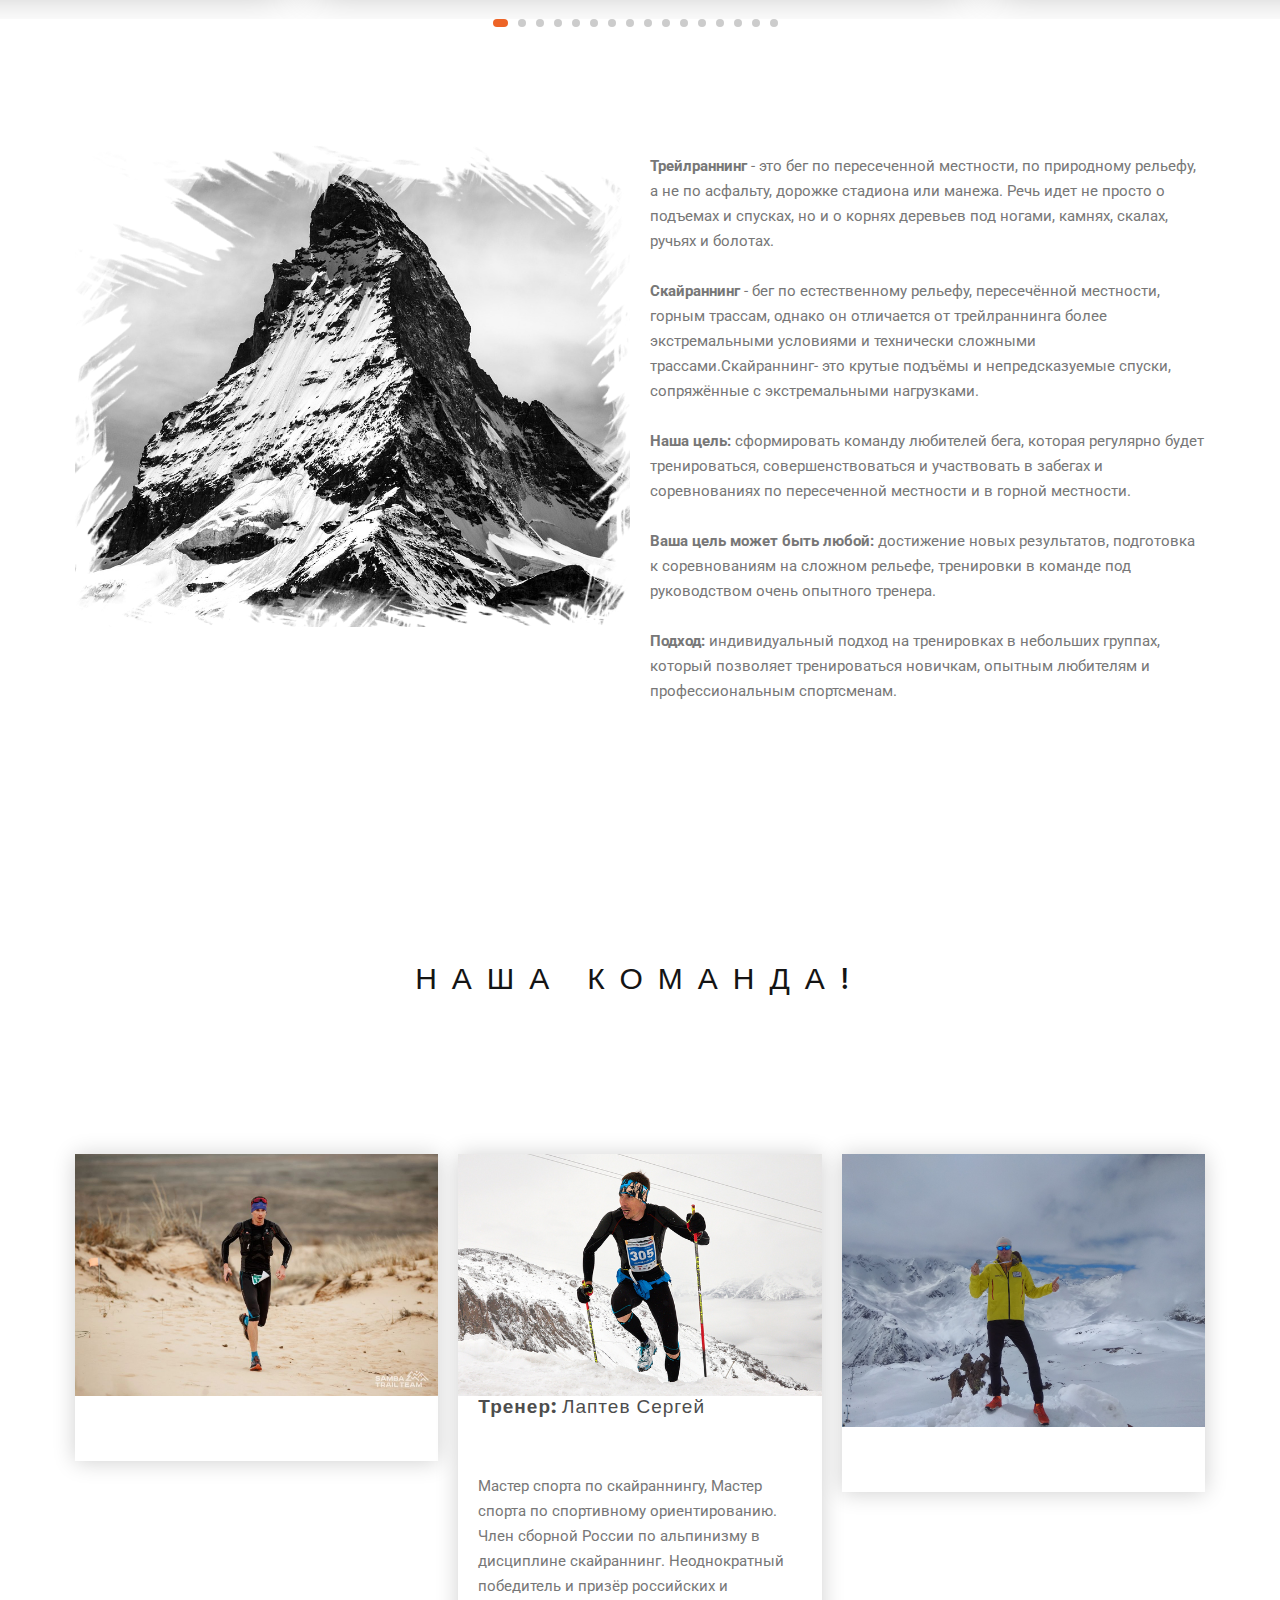
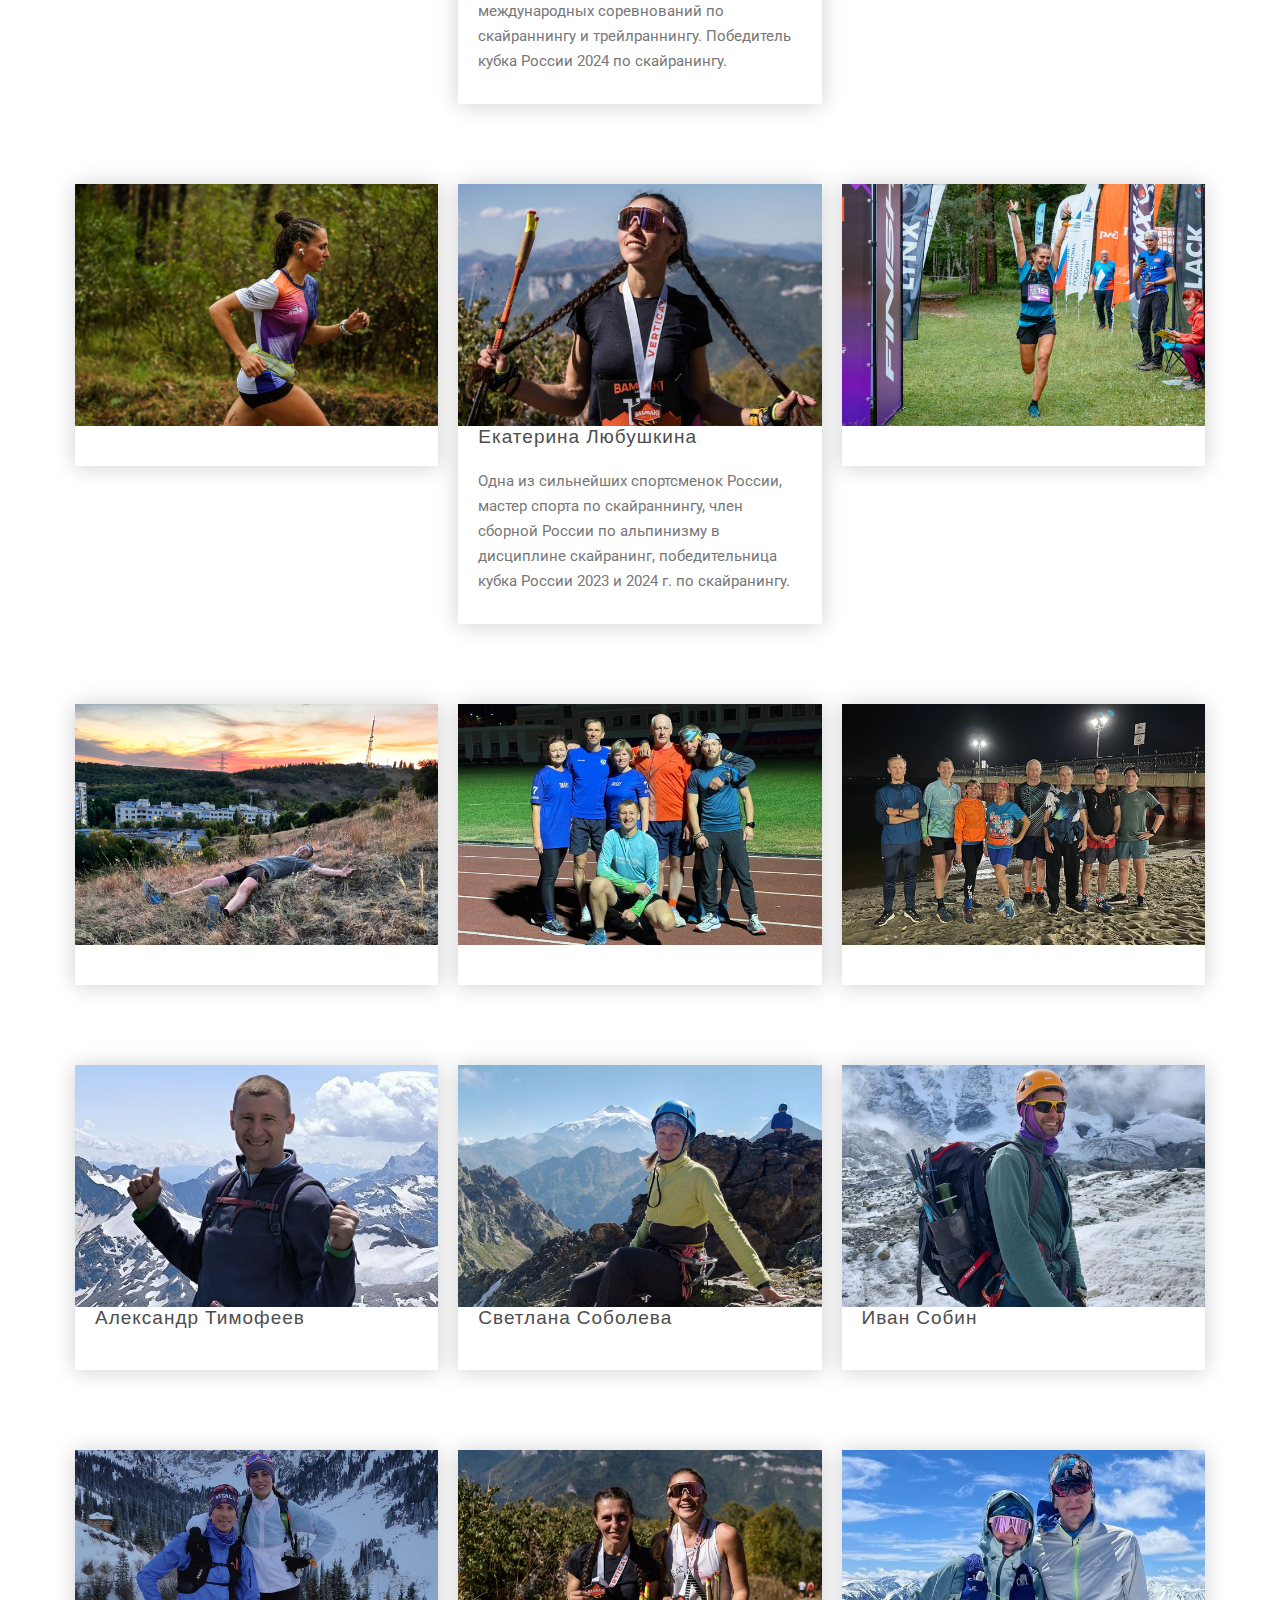
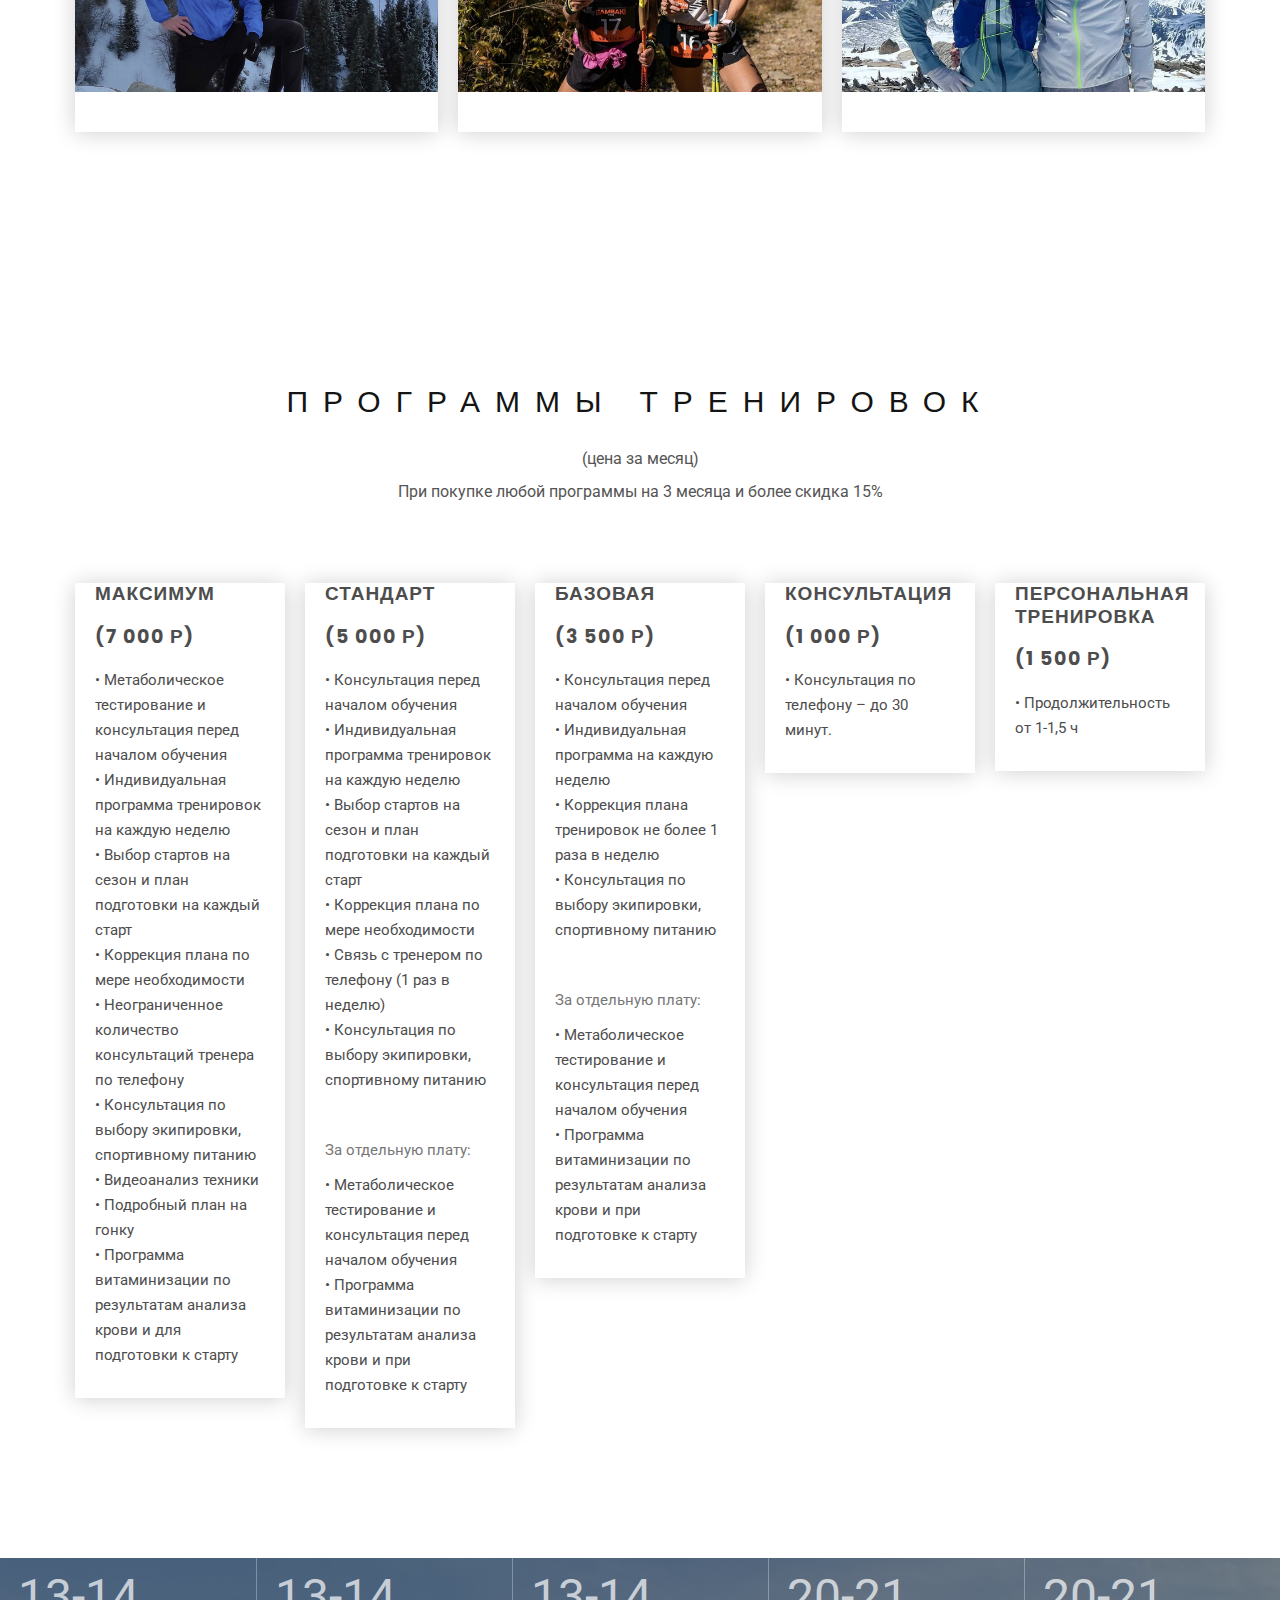
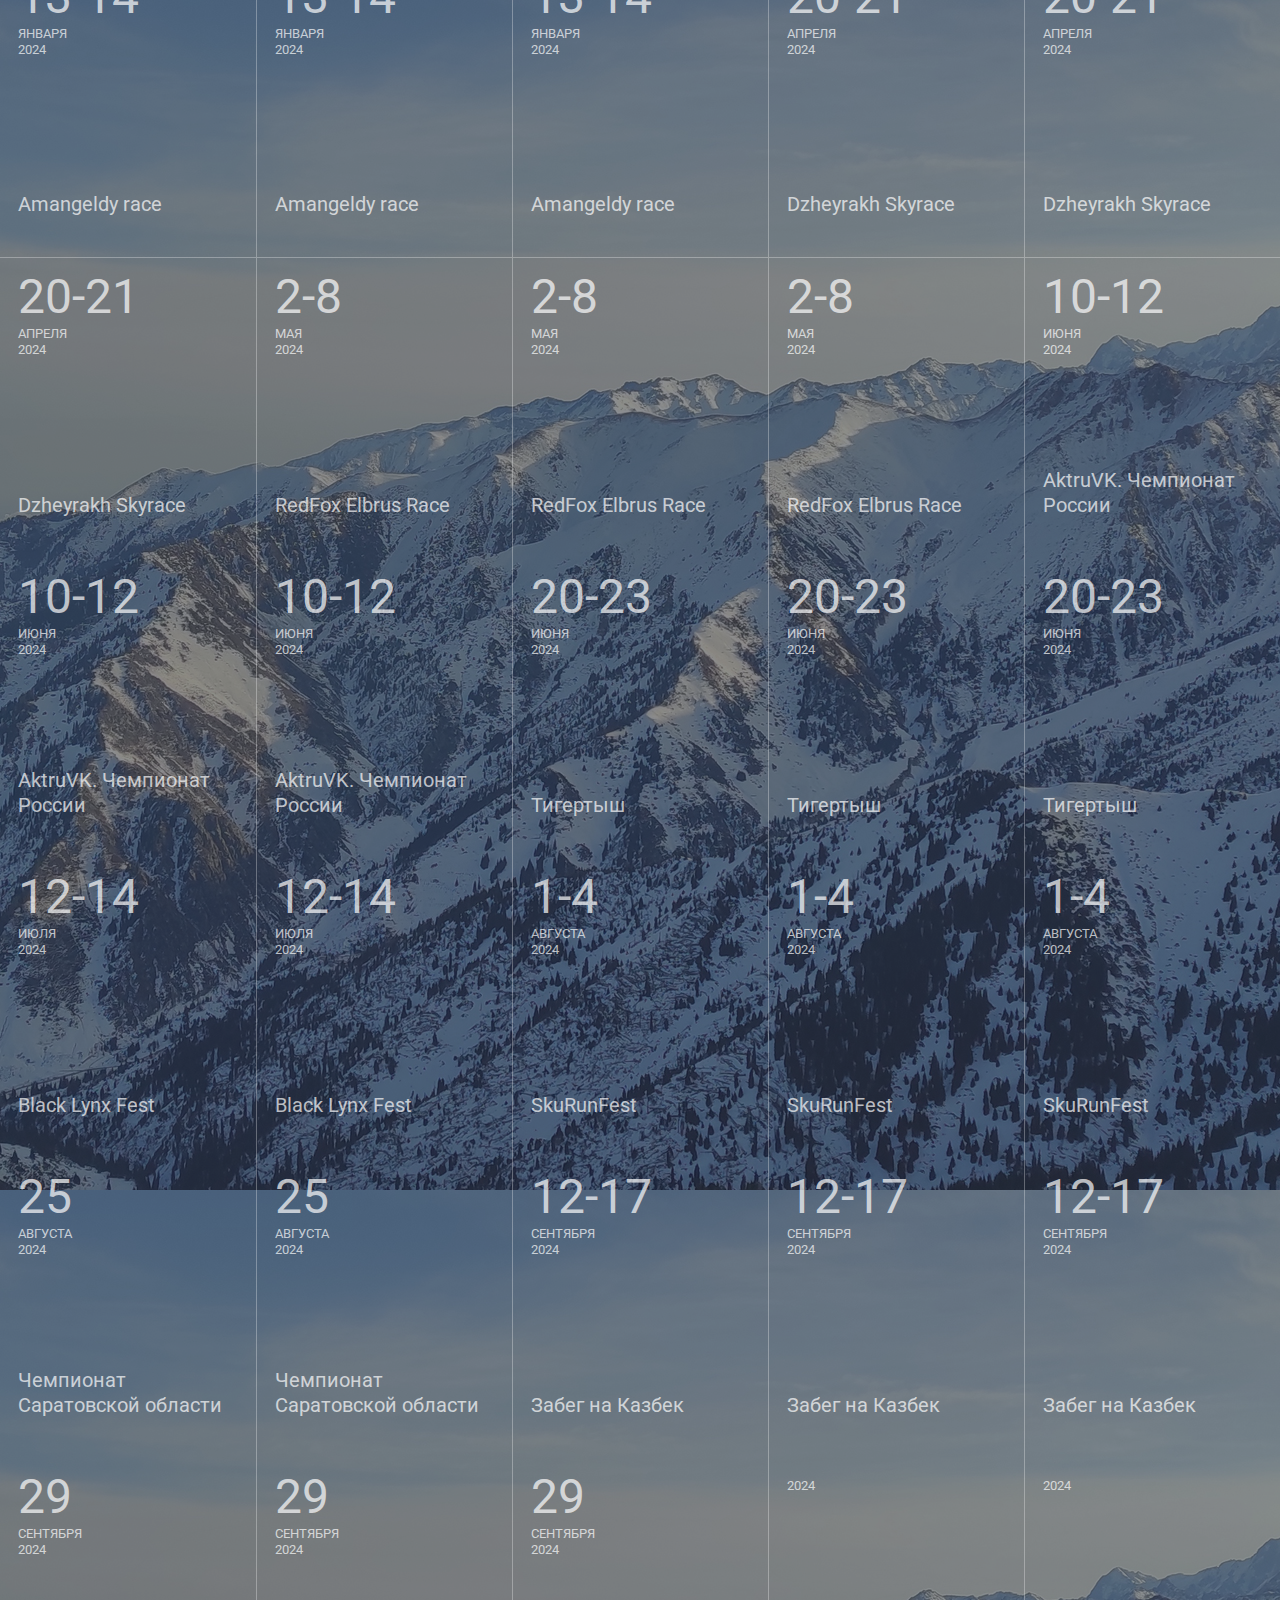
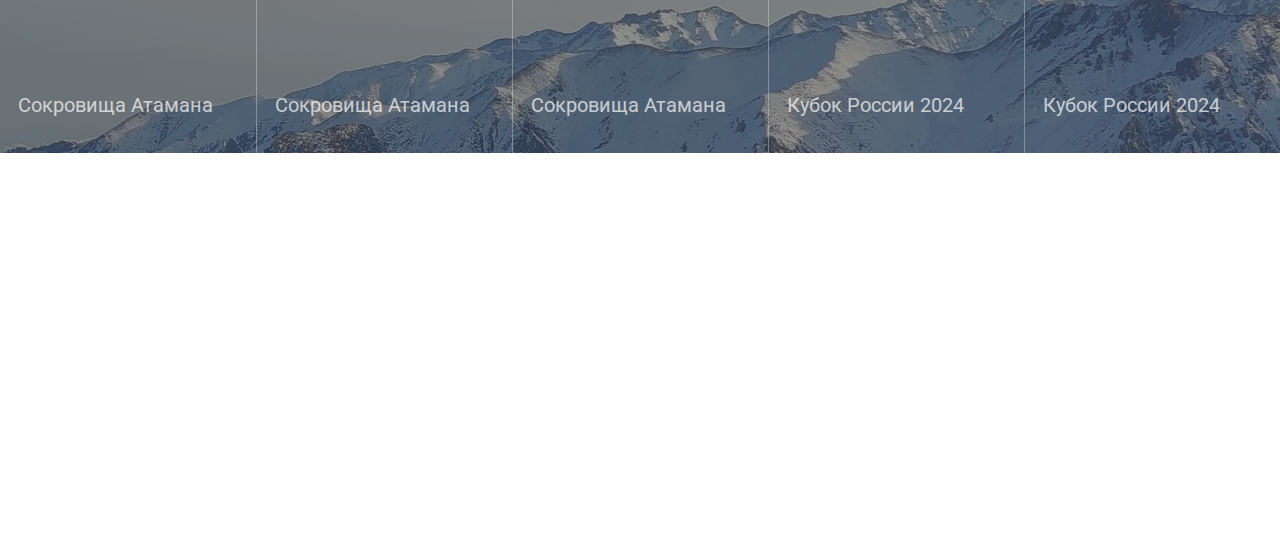
==== commit b96c8d67: "Add files via upload" ====
--- a/index.html
+++ b/index.html
@@ -1098,6 +1098,68 @@
 								</div>
 						 
 						</div>
+						
+						
+						
+						<div class="column lg-1-5 sm-1-3 xs-1-2 portfolio-box">
+							 
+								<div class="portfolio-image" style="background-image: url('images/cal16.jpg')"></div>
+								<div class="portfolio-caption">
+									<div class="portfolio-time">
+										<div class="portfolio-day">20-23</div>
+										<div class="portfolio-month">Июня</div>
+										<div class="portfolio-year">2024</div>
+									</div>
+									<div class="portfolio-details">
+										<div class="portfolio-title">Тигертыш</div>
+										<div class="portfolio-cat">SkyRunning</div>
+										<div class="portfolio-comments"><i class="fa fa-comments"></i>0</div>
+									</div>
+								</div>
+							 
+						</div>
+						<div class="column lg-1-5 sm-1-3 xs-1-2 portfolio-box">
+							 
+								<div class="portfolio-image" style="background-image: url('images/cal17.jpg')"></div>
+								<div class="portfolio-caption">
+									<div class="portfolio-time">
+										<div class="portfolio-day">20-23</div>
+										<div class="portfolio-month">Июня</div>
+										<div class="portfolio-year">2024</div>
+									</div>
+									<div class="portfolio-details">
+										<div class="portfolio-title">Тигертыш</div>
+										<div class="portfolio-cat">SkyRunning</div>
+										<div class="portfolio-comments"><i class="fa fa-comments"></i>0</div>
+									</div>
+								</div>
+						 
+						</div>						
+						
+						<div class="column lg-1-5 sm-1-3 xs-1-2 portfolio-box">
+							 
+								<div class="portfolio-image" style="background-image: url('images/cal15.jpg')"></div>
+								<div class="portfolio-caption">
+									<div class="portfolio-time">
+										<div class="portfolio-day">20-23</div>
+										<div class="portfolio-month">Июня</div>
+										<div class="portfolio-year">2024</div>
+									</div>
+									<div class="portfolio-details">
+										<div class="portfolio-title">Тигертыш</div>
+										<div class="portfolio-cat">SkyRunning</div>
+										<div class="portfolio-comments"><i class="fa fa-comments"></i>0</div>
+									</div>
+								</div>
+							 
+						</div>
+						
+						
+						
+						
+					<!-- upd5 -->	
+
+
 						<div class="column lg-1-5 sm-1-3 xs-1-2 portfolio-box">
 						 
 								<div class="portfolio-image" style="background-image: url('images/cal13.jpg')"></div>
@@ -1132,65 +1194,8 @@
 								</div>
 						 
 						</div>
-						<div class="column lg-1-5 sm-1-3 xs-1-2 portfolio-box">
-							 
-								<div class="portfolio-image" style="background-image: url('images/cal15.jpg')"></div>
-								<div class="portfolio-caption">
-									<div class="portfolio-time">
-										<div class="portfolio-day">20-23</div>
-										<div class="portfolio-month">Июня</div>
-										<div class="portfolio-year">2024</div>
-									</div>
-									<div class="portfolio-details">
-										<div class="portfolio-title">Тигертыш</div>
-										<div class="portfolio-cat">SkyRunning</div>
-										<div class="portfolio-comments"><i class="fa fa-comments"></i>0</div>
-									</div>
-								</div>
-							 
-						</div>
-						
-						
-						
-						
-					<!-- upd5 -->	
-
-
-						
-						<div class="column lg-1-5 sm-1-3 xs-1-2 portfolio-box">
-							 
-								<div class="portfolio-image" style="background-image: url('images/cal16.jpg')"></div>
-								<div class="portfolio-caption">
-									<div class="portfolio-time">
-										<div class="portfolio-day">20-23</div>
-										<div class="portfolio-month">Июня</div>
-										<div class="portfolio-year">2024</div>
-									</div>
-									<div class="portfolio-details">
-										<div class="portfolio-title">Тигертыш</div>
-										<div class="portfolio-cat">SkyRunning</div>
-										<div class="portfolio-comments"><i class="fa fa-comments"></i>0</div>
-									</div>
-								</div>
-							 
-						</div>
-						<div class="column lg-1-5 sm-1-3 xs-1-2 portfolio-box">
-							 
-								<div class="portfolio-image" style="background-image: url('images/cal17.jpg')"></div>
-								<div class="portfolio-caption">
-									<div class="portfolio-time">
-										<div class="portfolio-day">20-23</div>
-										<div class="portfolio-month">Июня</div>
-										<div class="portfolio-year">2024</div>
-									</div>
-									<div class="portfolio-details">
-										<div class="portfolio-title">Тигертыш</div>
-										<div class="portfolio-cat">SkyRunning</div>
-										<div class="portfolio-comments"><i class="fa fa-comments"></i>0</div>
-									</div>
-								</div>
-						 
-						</div>
+						
+
 						<div class="column lg-1-5 sm-1-3 xs-1-2 portfolio-box">
 						 
 								<div class="portfolio-image" style="background-image: url('images/cal18.jpg')"></div>
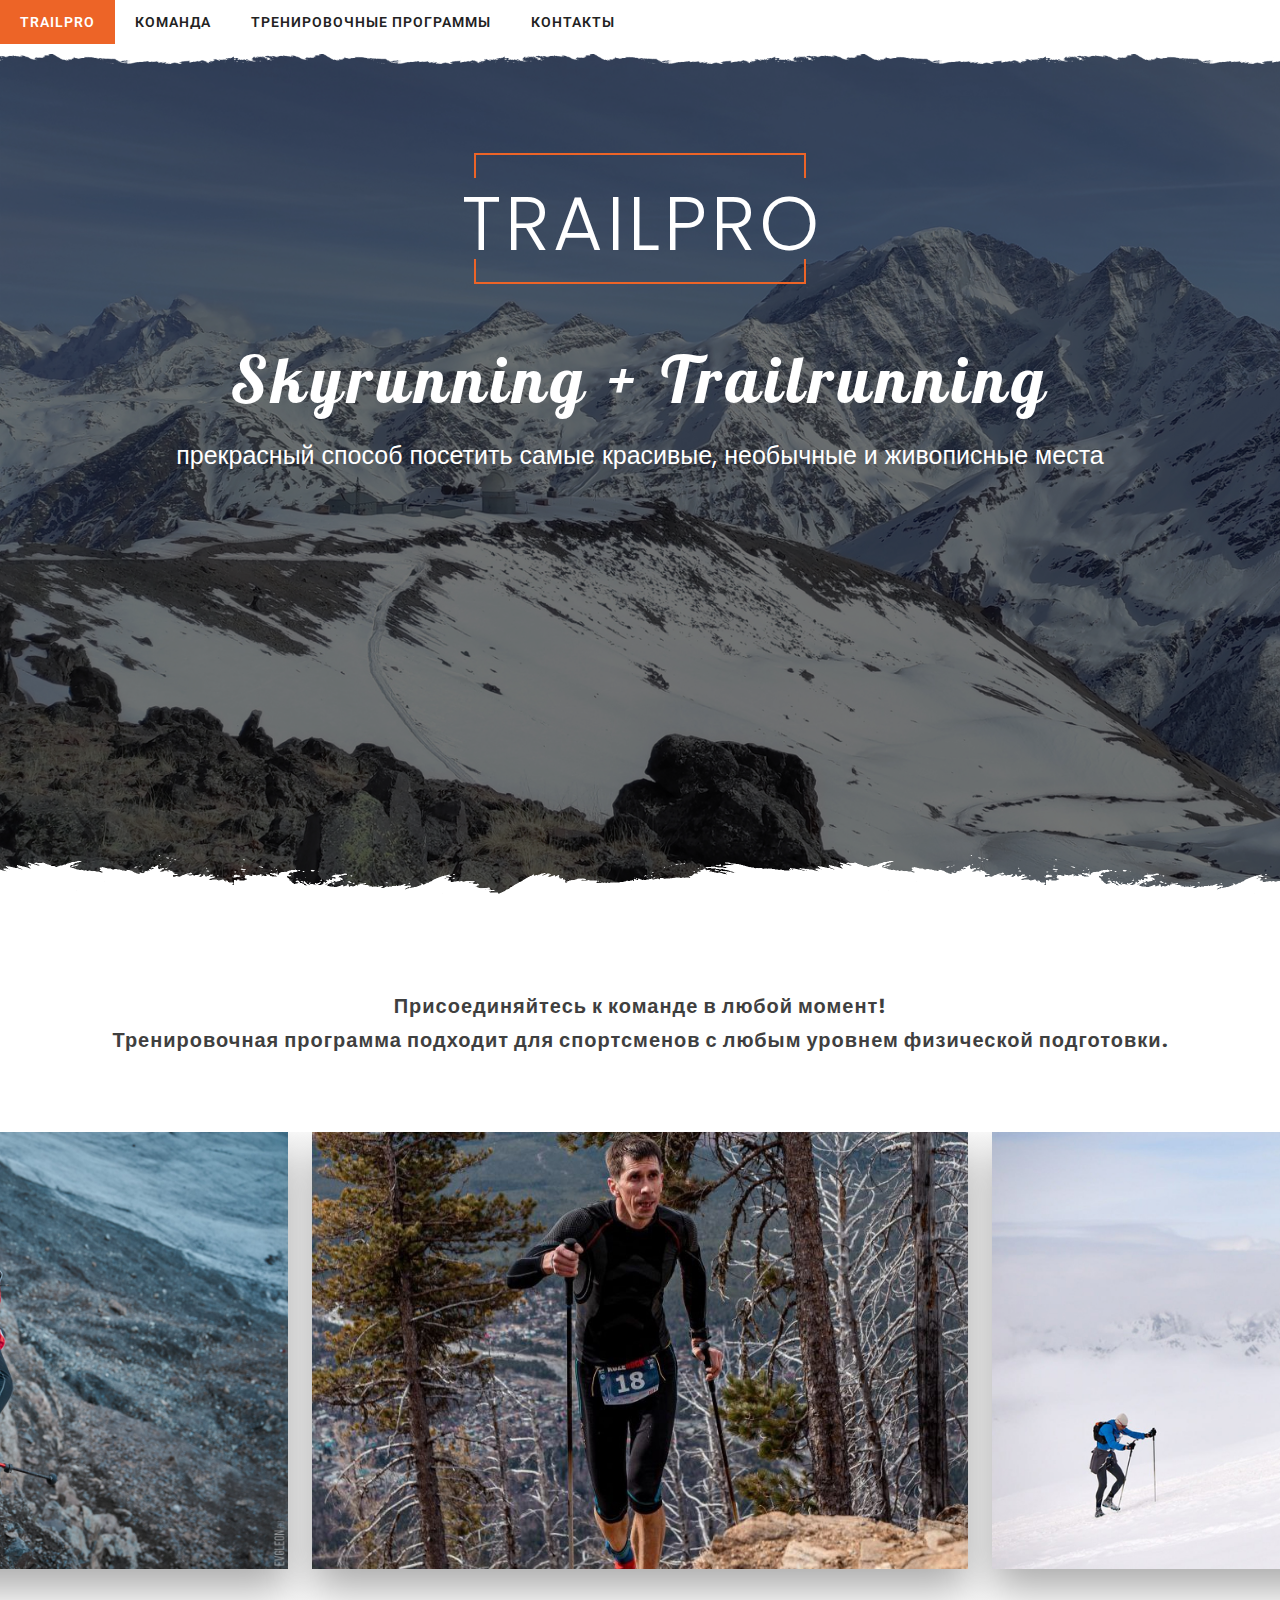
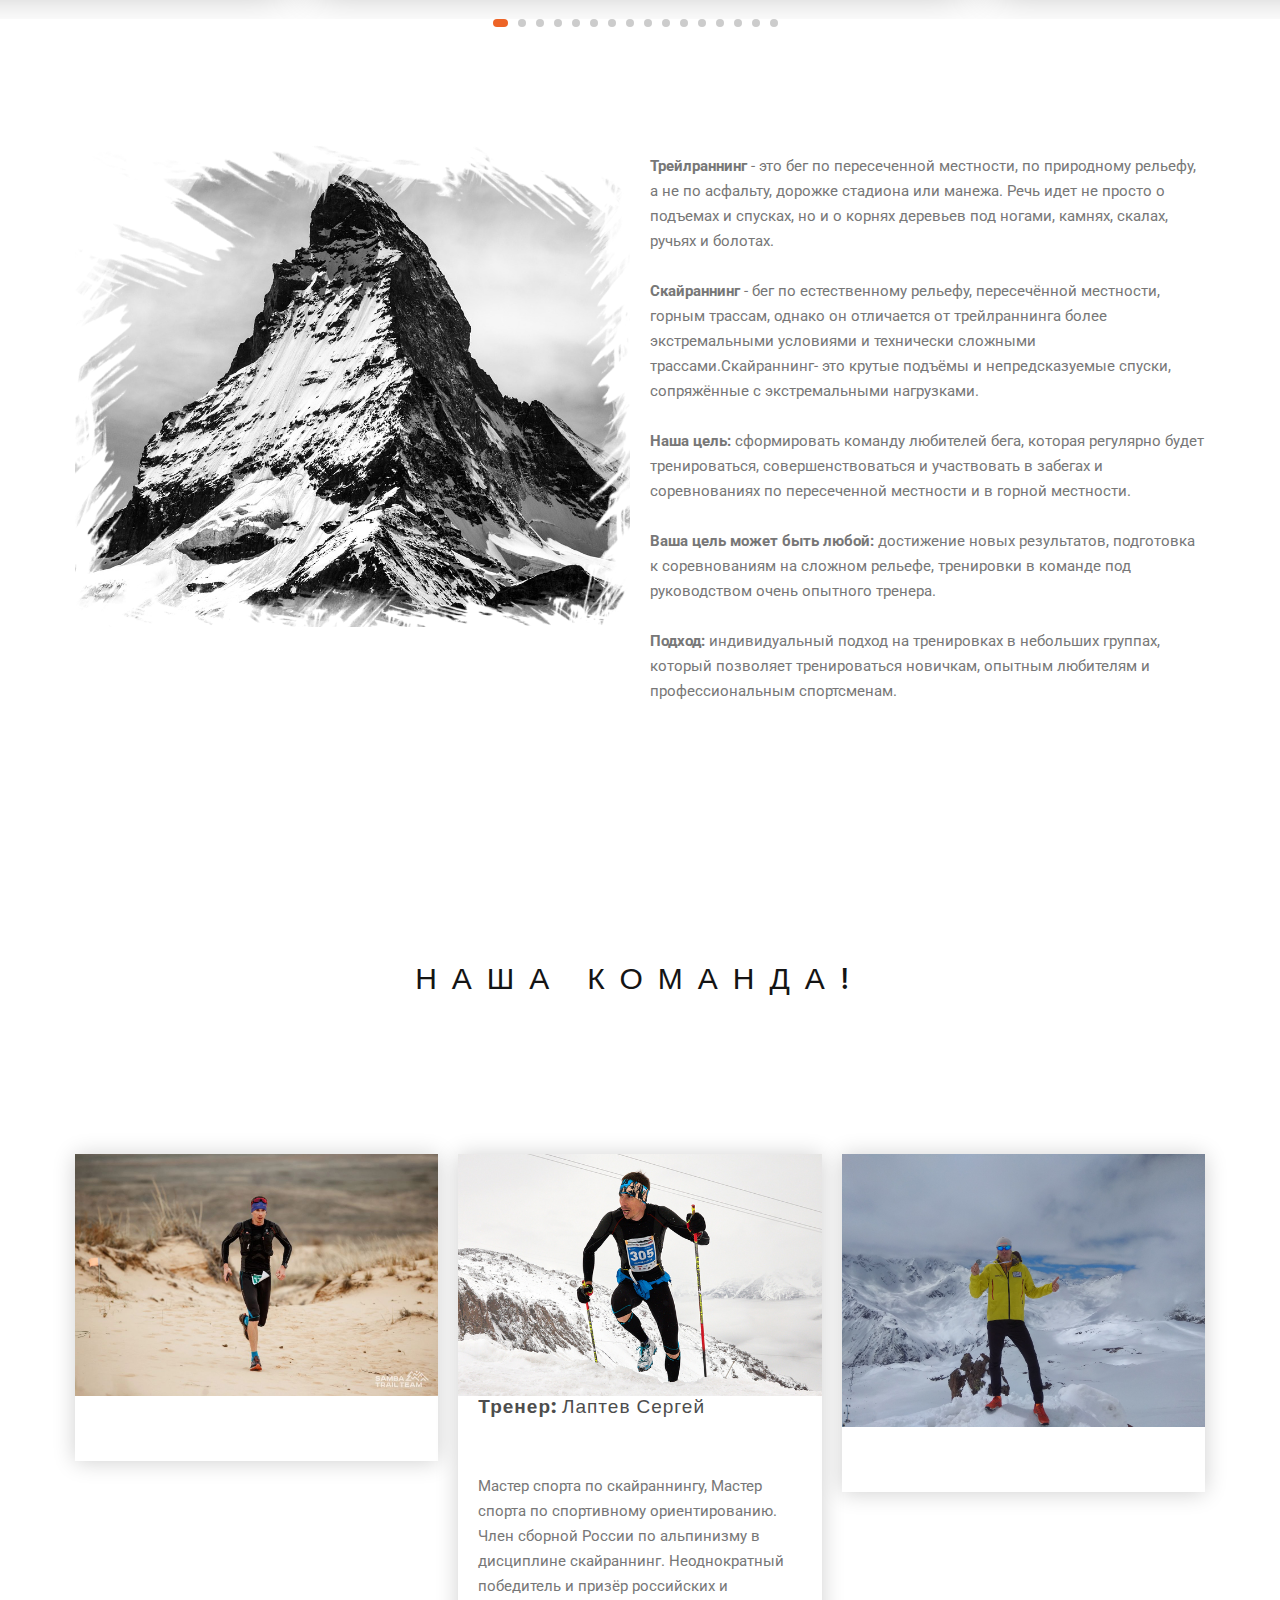
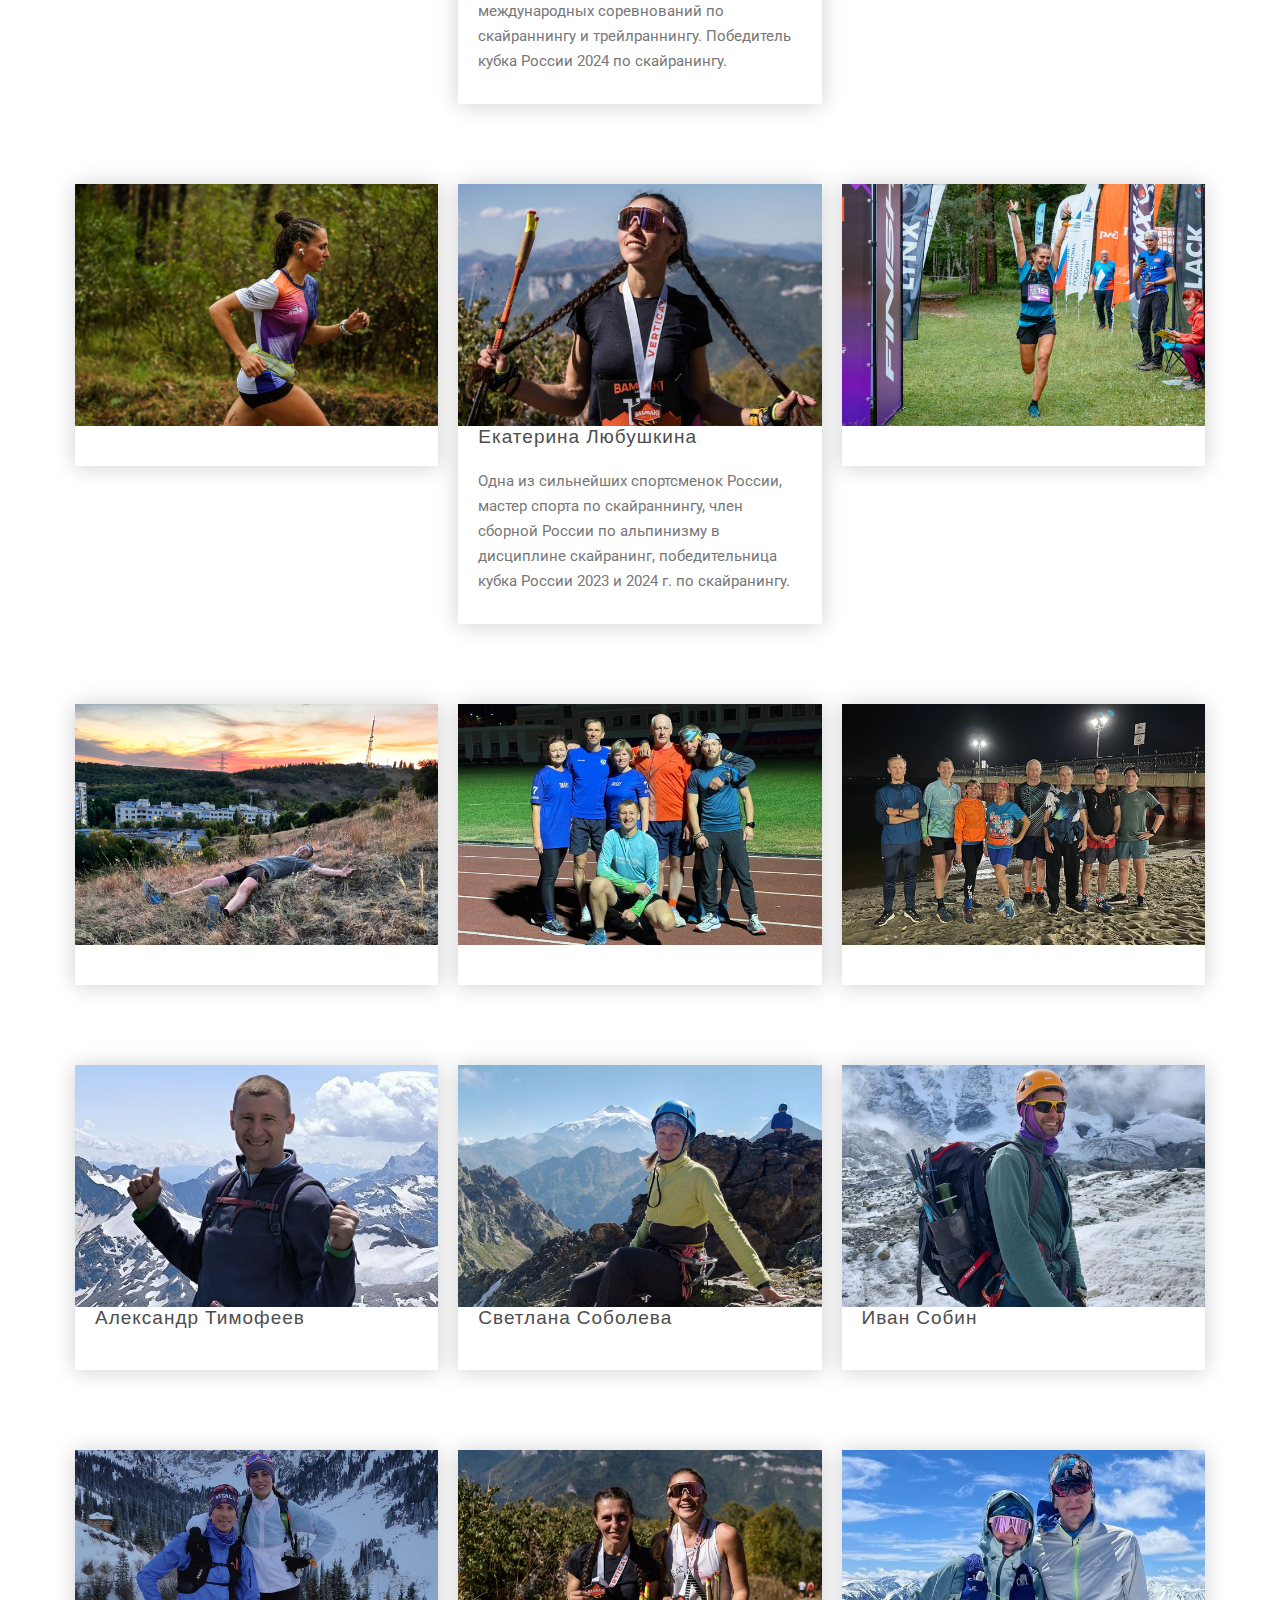
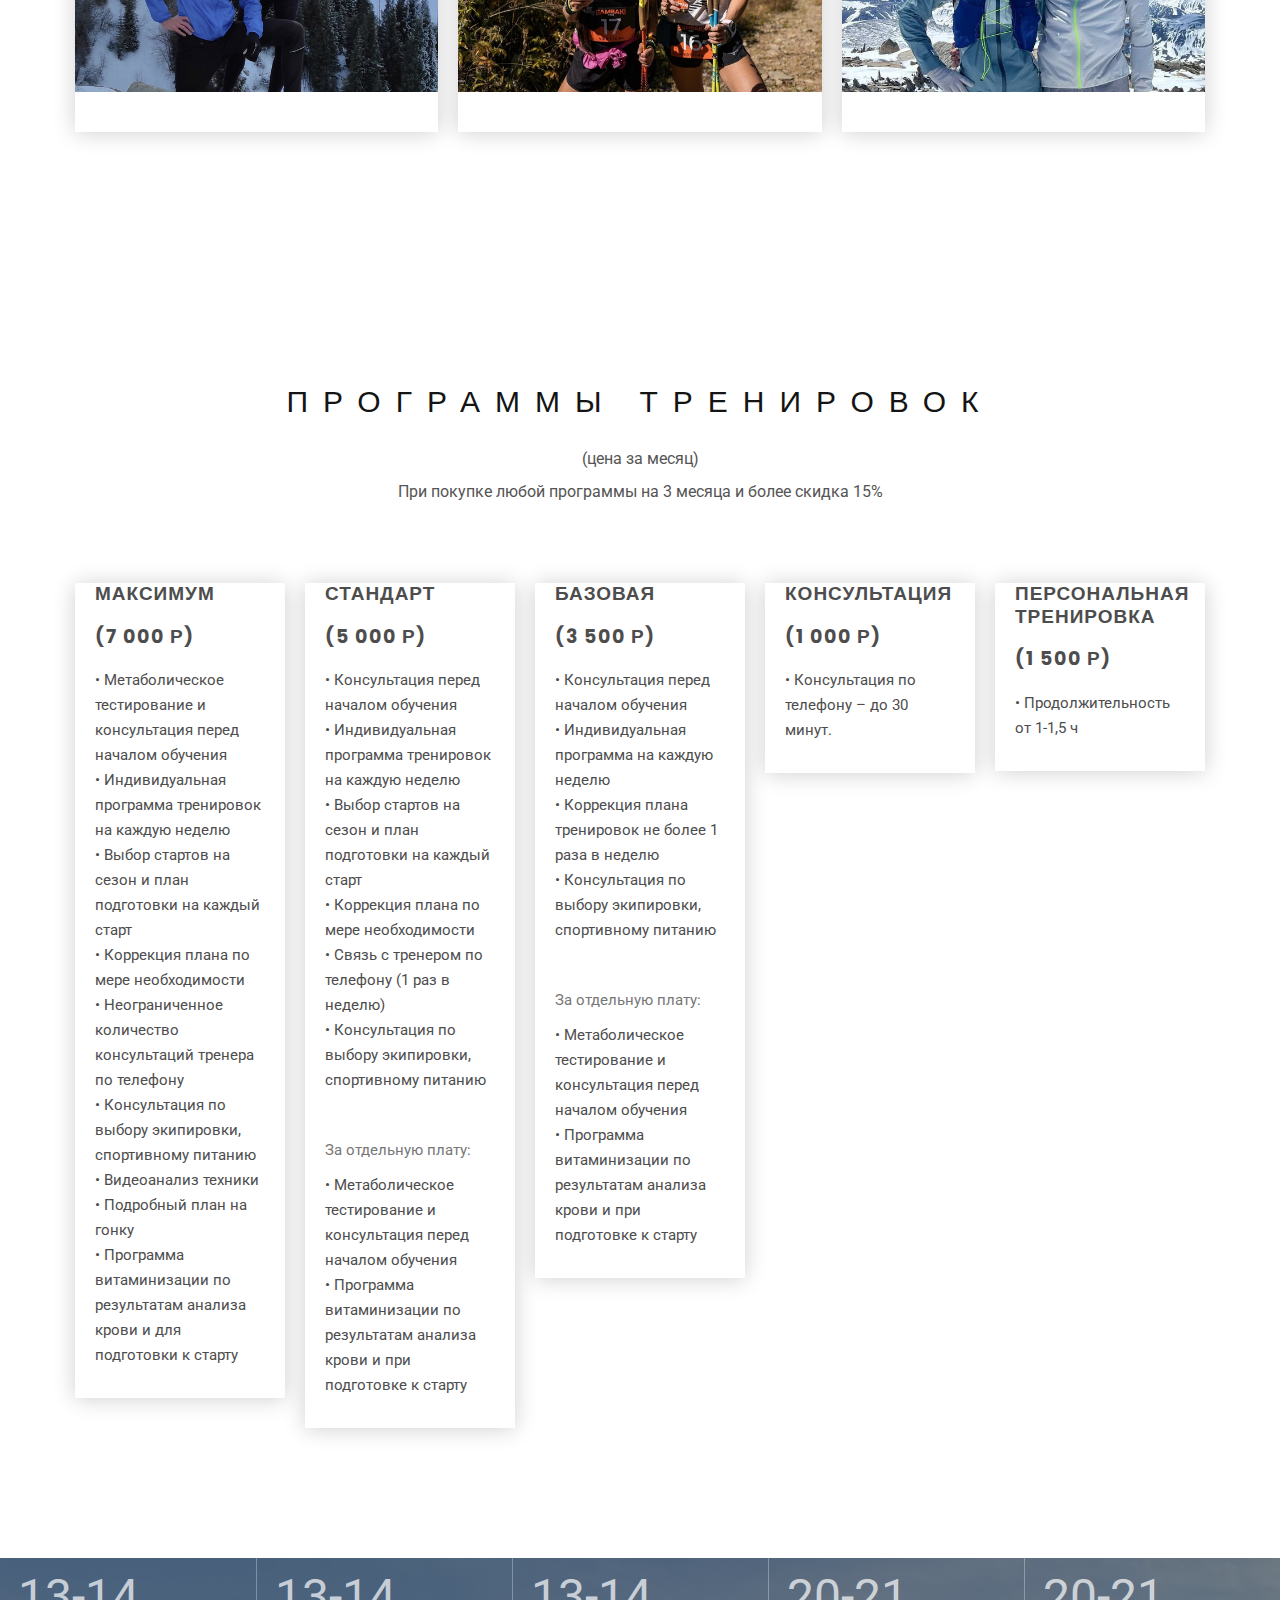
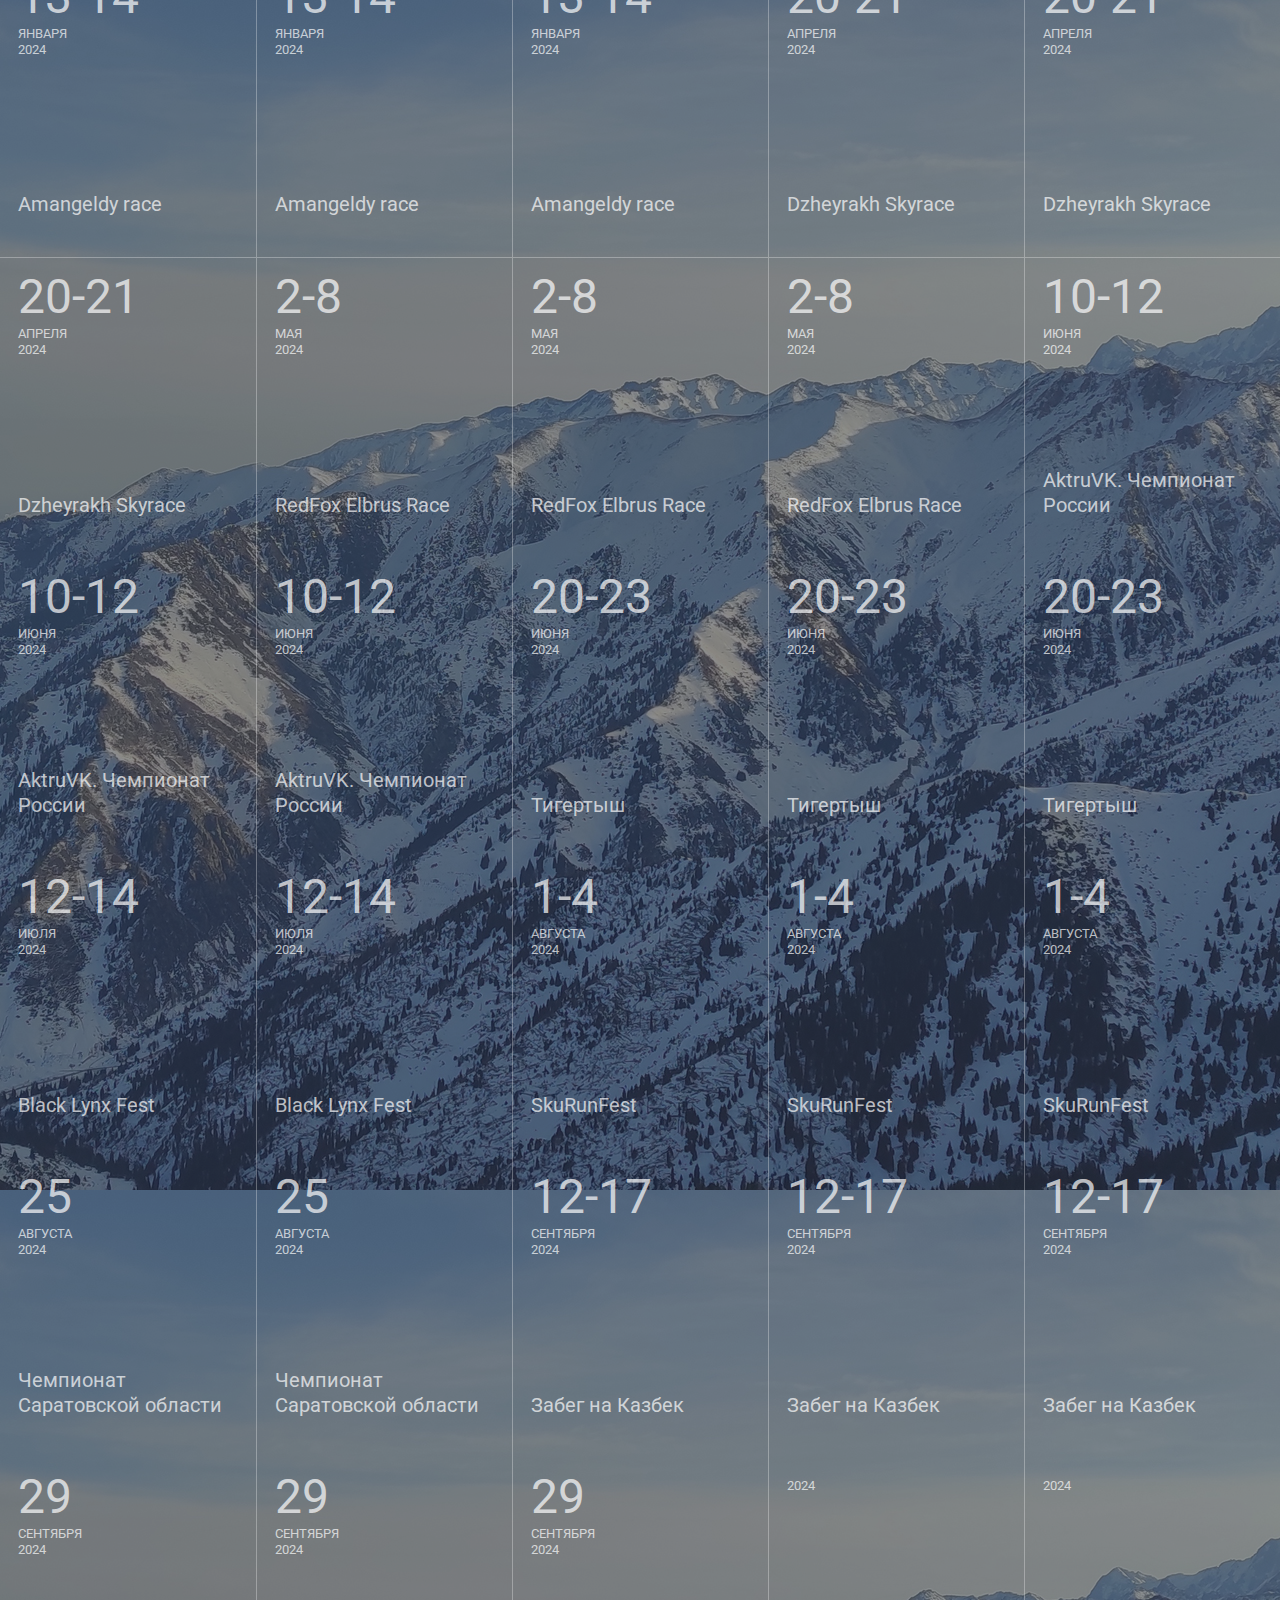
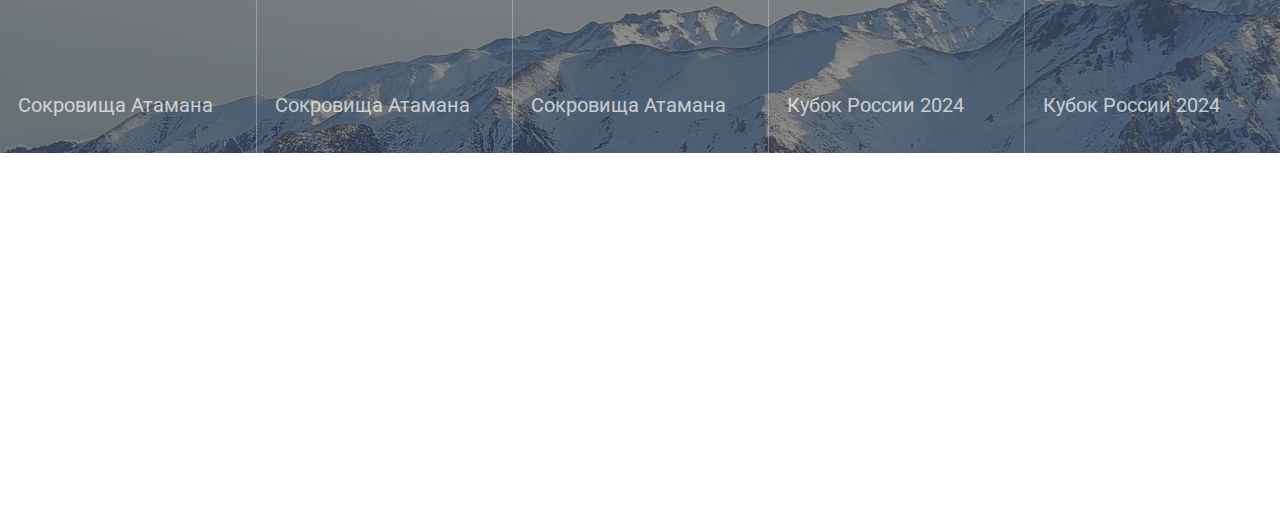
==== commit c5de16b0: "Add files via upload" ====
--- a/index.html
+++ b/index.html
@@ -1466,7 +1466,7 @@
 			<div class="column sm-2-4 column footer-1">
 				<div class="wrap-col">
 					<h3 class="widget-title"></h3>
-					<p></p>
+					<p> <img src = "images/logo_group.gif"> </p>
 					<p></p>
 				</div>
 			</div>
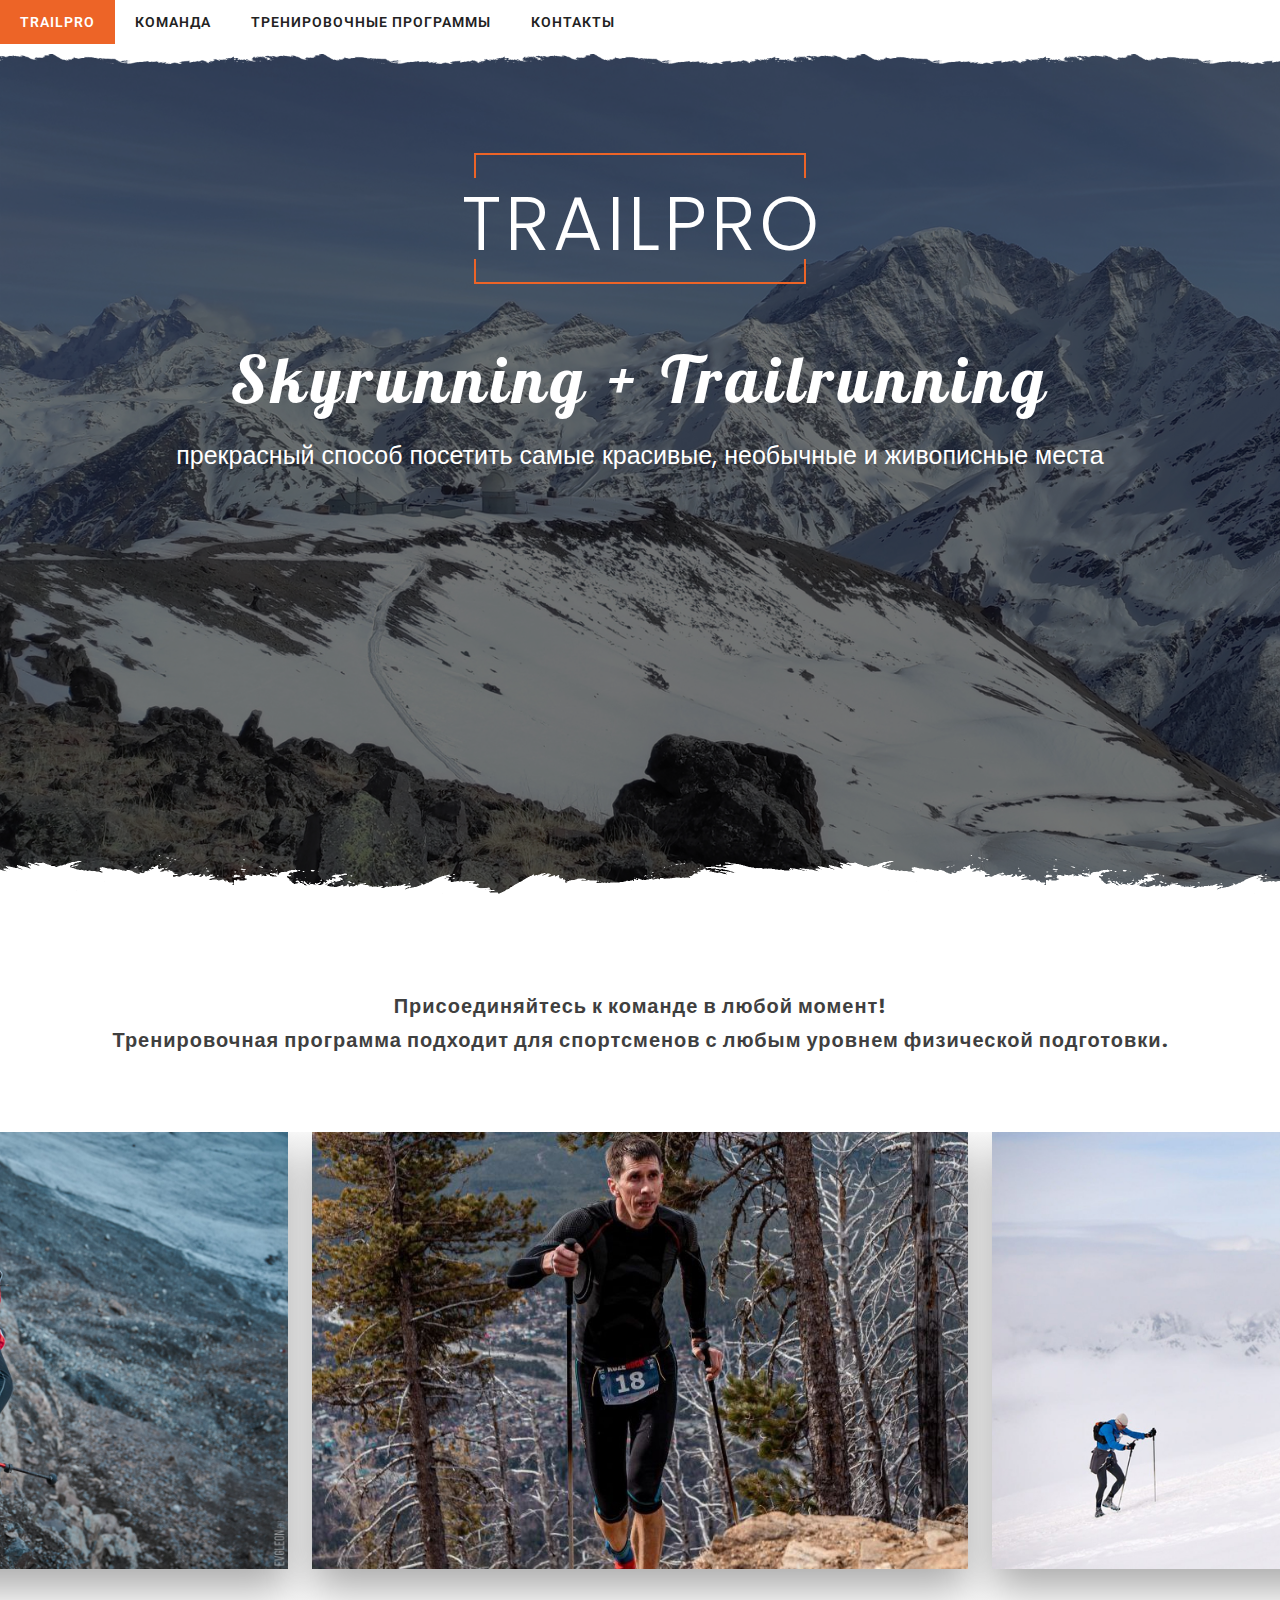
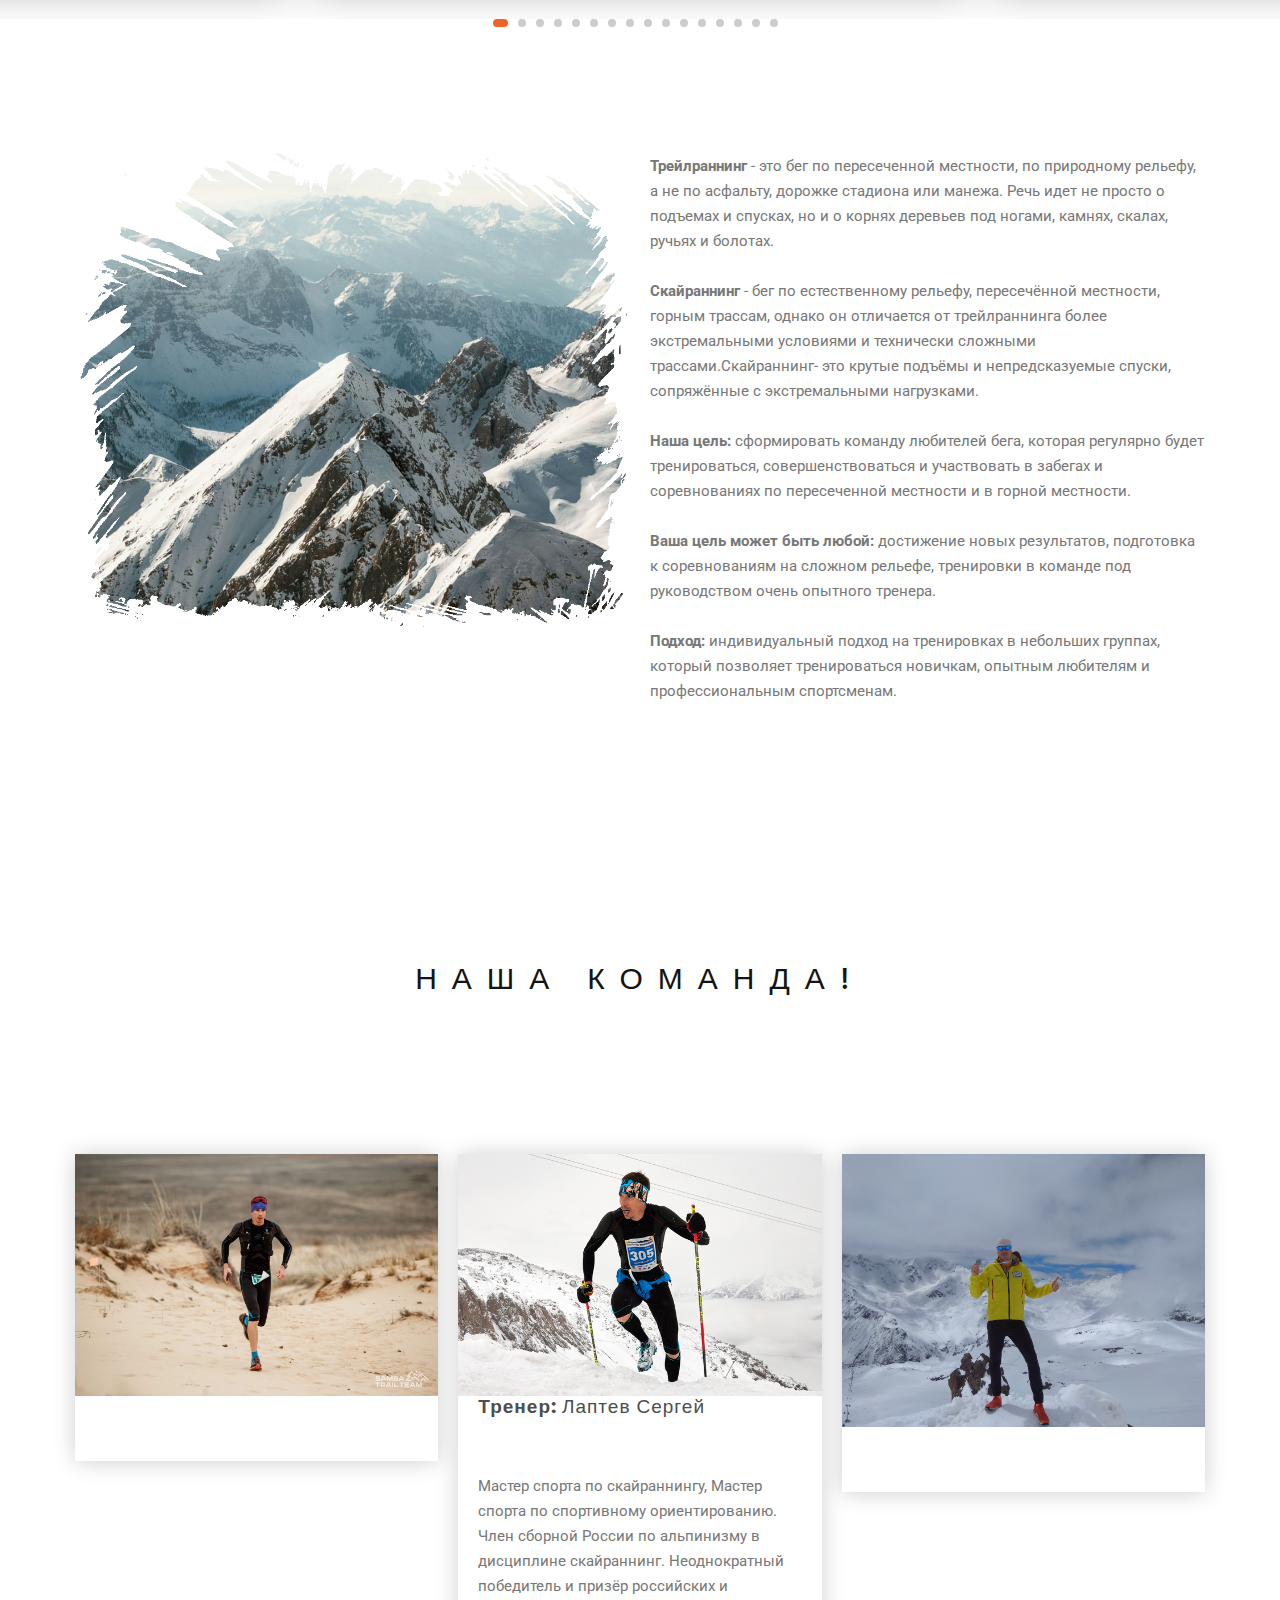
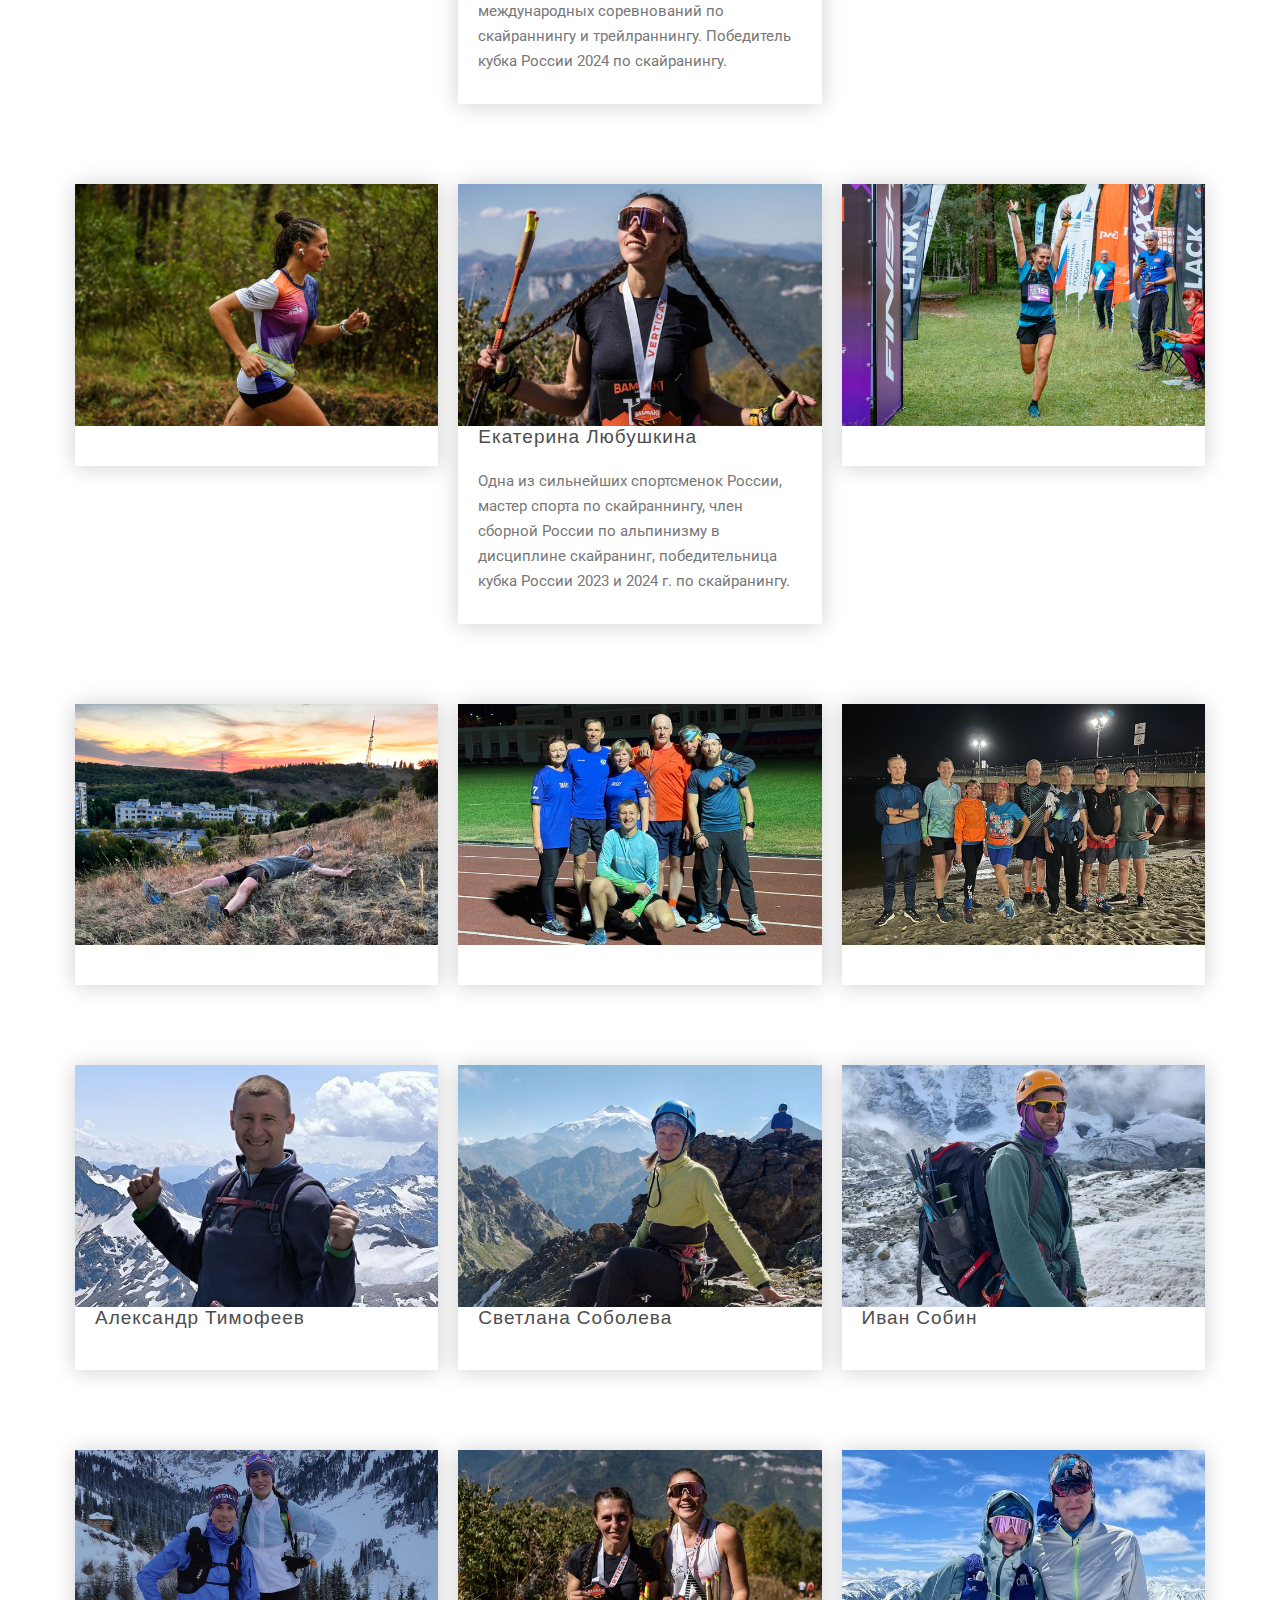
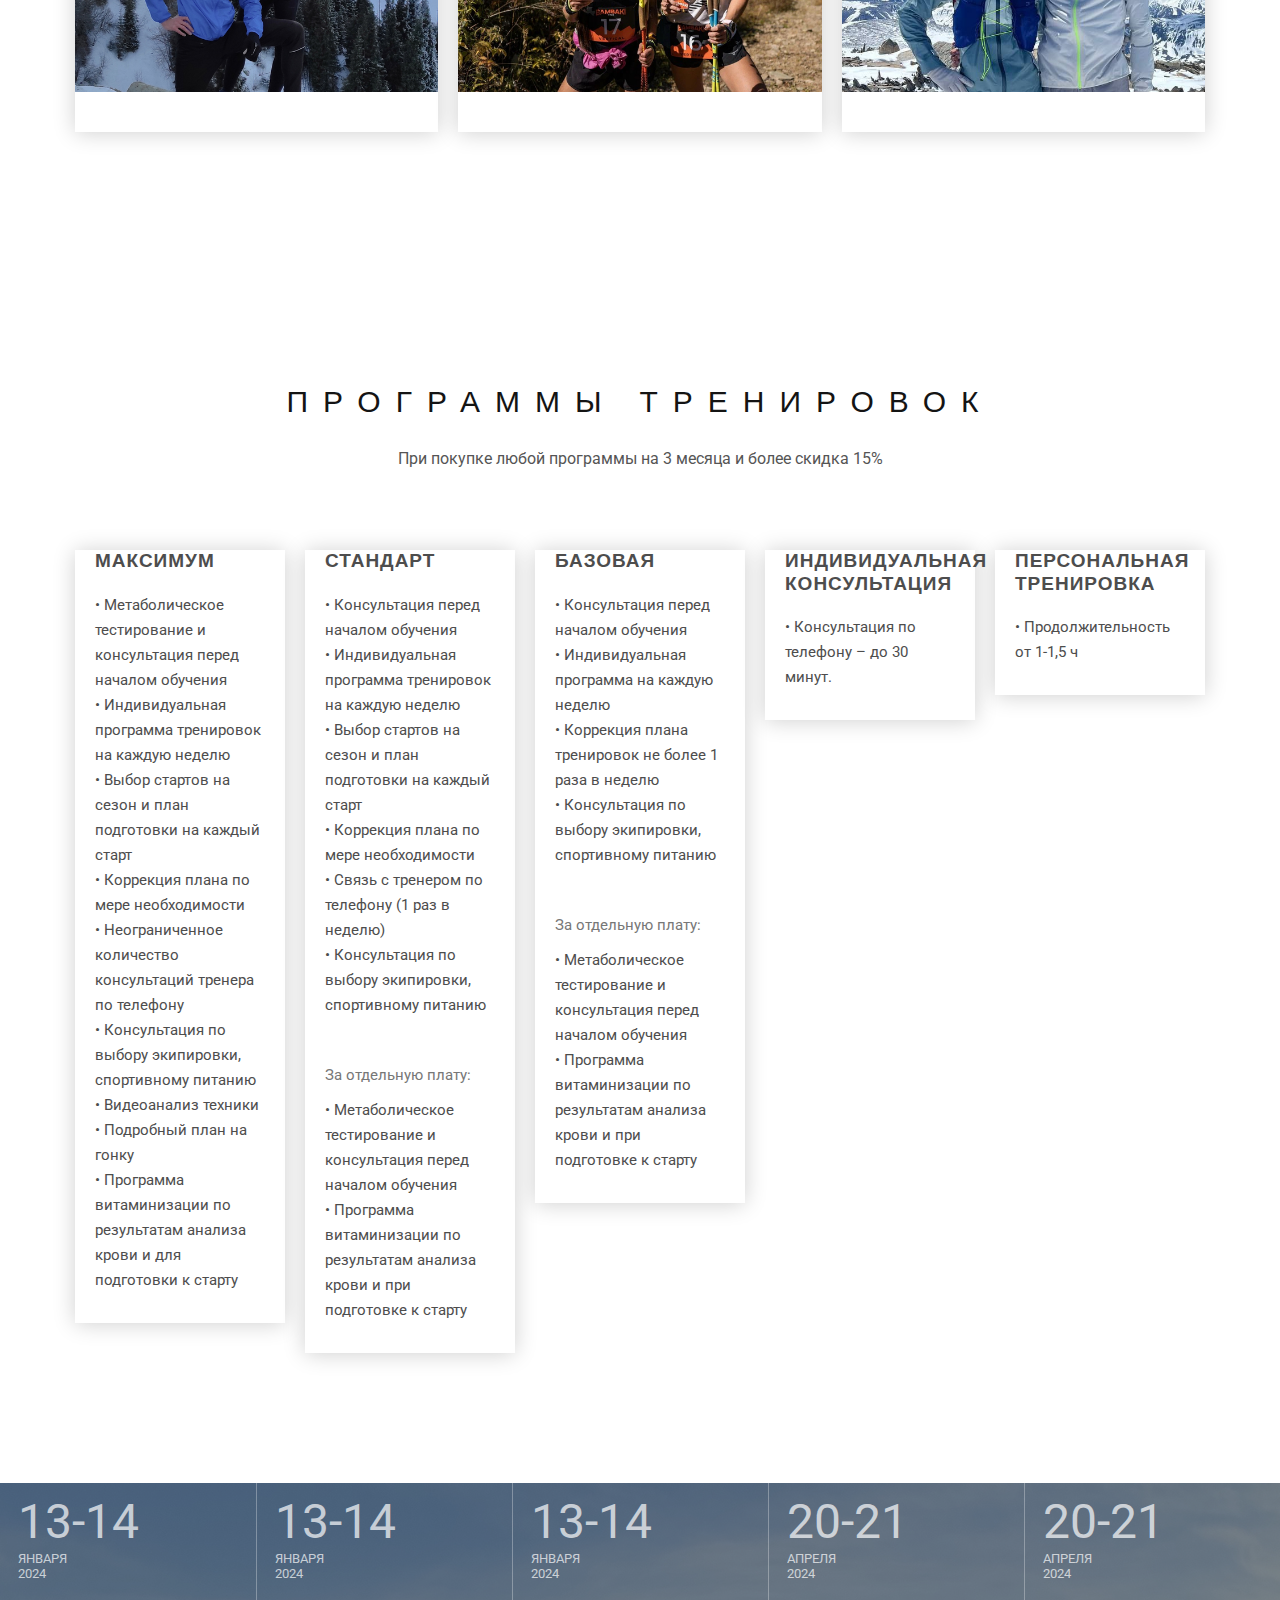
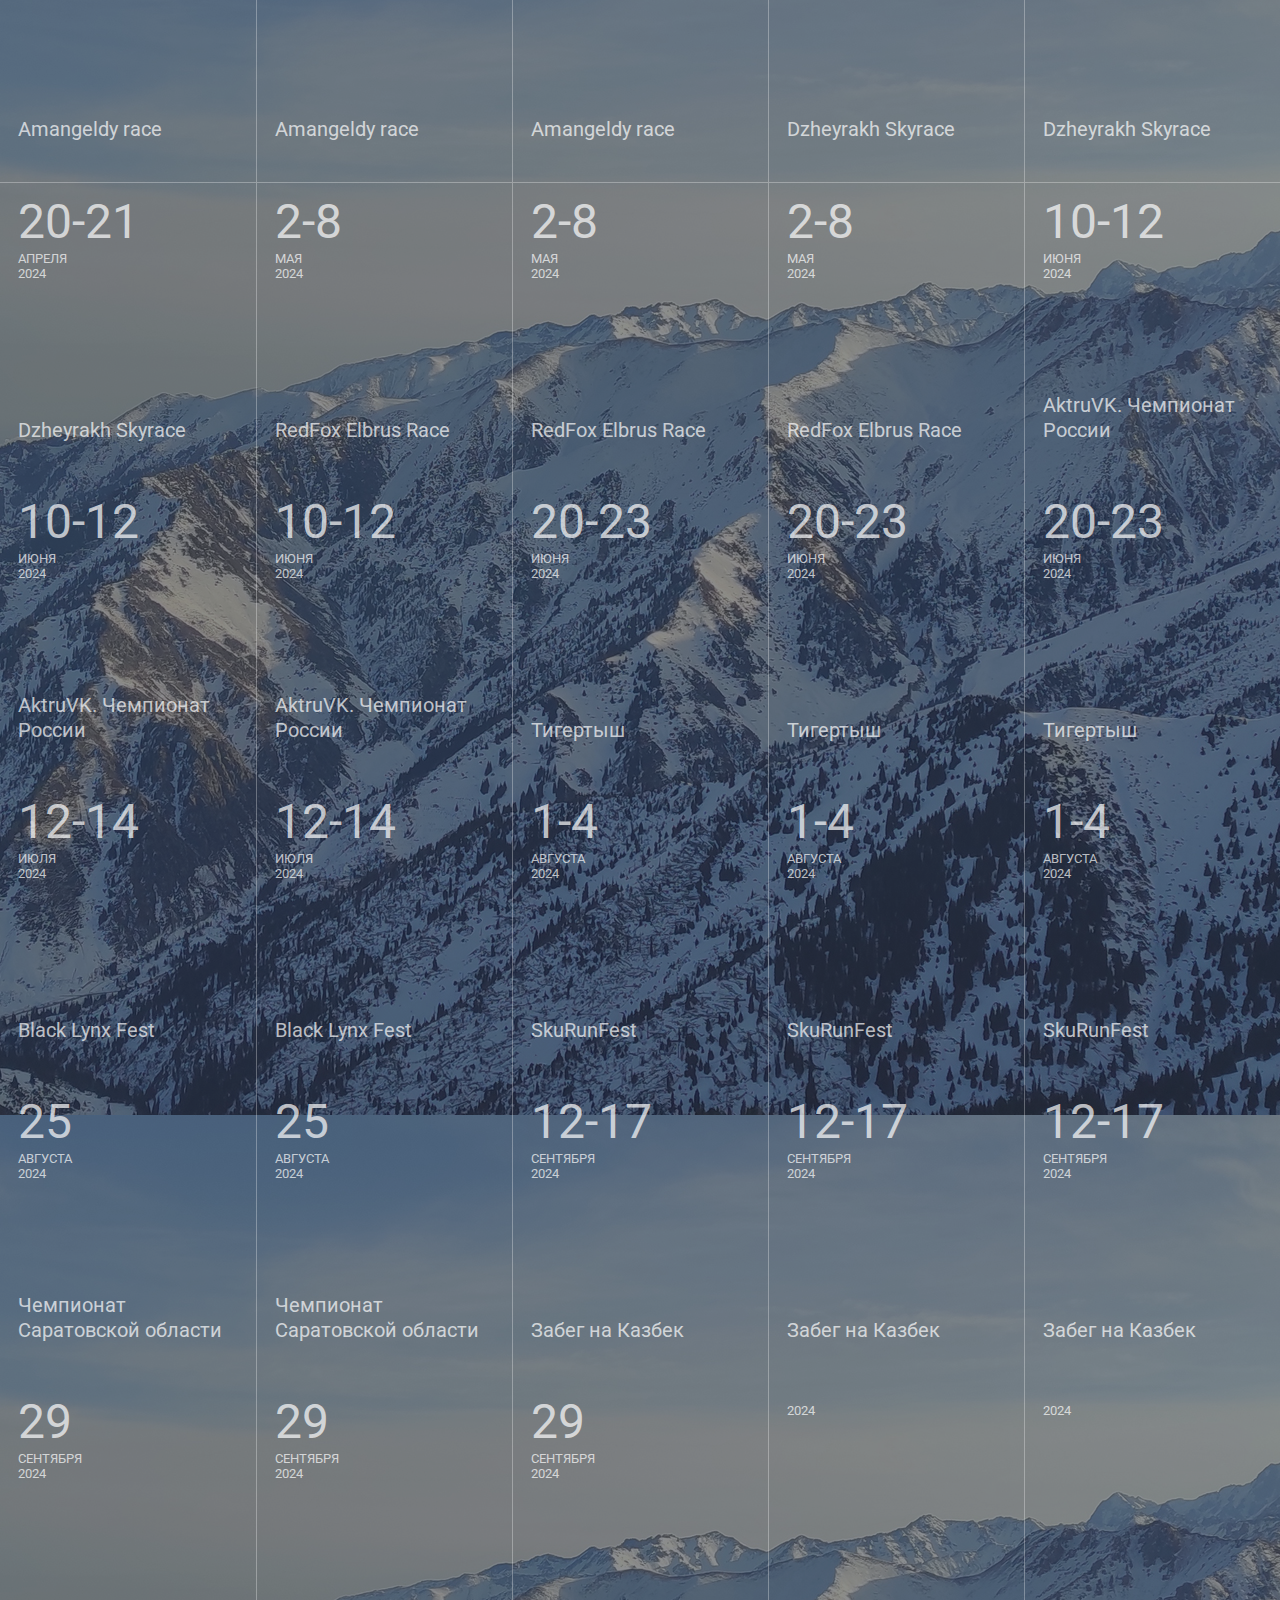
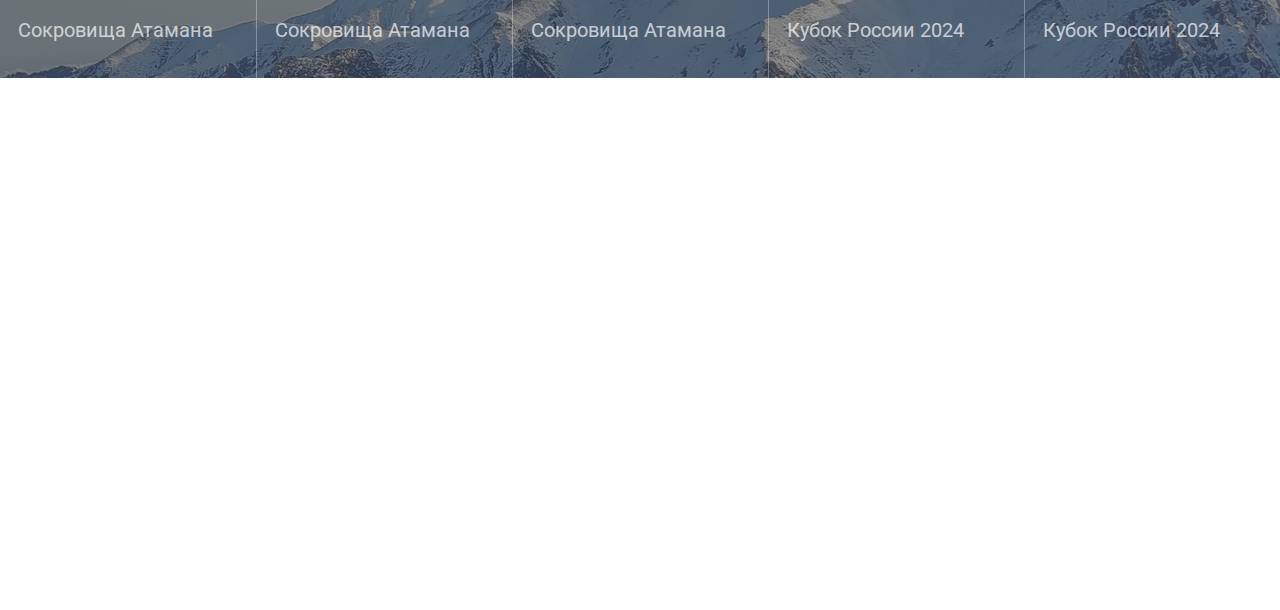
==== commit 79925e23: "Add files via upload" ====
--- a/index.html
+++ b/index.html
@@ -703,7 +703,7 @@
 				
 					<div class="header">
 						<h2>Программы тренировок</h2>
-						<p class="intro"><b>(цена за месяц)</b></p>
+						<p class="intro"><b></b></p>
 						<p class="intro"><b>При покупке любой программы на 3 месяца и более скидка 15% </b> </p>
 						
 					</div>
@@ -718,7 +718,7 @@
 										<div class="entry-details">
 											<div class="entry-des">
 												<h3><b>МАКСИМУМ</b></h3>
-												<h3> <b>(7 000 Р)</b> </h3>
+												<h3> <b></b> </h3>
 												<p>
 												<ul>
 												  <li>•	Метаболическое тестирование и консультация перед началом обучения </li>
@@ -750,7 +750,7 @@
 										<div class="entry-details">
 											<div class="entry-des">
 												<h3><b>СТАНДАРТ</b></h3>
-												<h3> <b>(5 000 Р)</b> </h3>
+												<h3> <b></b> </h3>
 												<p>
 												<ul>
 												  <li>•	Консультация перед началом обучения </li>
@@ -788,7 +788,7 @@
 										<div class="entry-details">
 											<div class="entry-des">
 												<h3><b>БАЗОВАЯ</b></h3>
-												<h3> <b>(3 500 Р)</b> </h3>
+												<h3> <b></b> </h3>
 												<p>
 												<ul>
 												  <li>•	Консультация перед началом обучения </li>
@@ -823,8 +823,8 @@
 										
 										<div class="entry-details">
 											<div class="entry-des">
-												<h3><b>КОНСУЛЬТАЦИЯ</b></h3>
-												<h3> <b>(1 000 Р)</b> </h3>
+												<h3><b>ИНДИВИДУАЛЬНАЯ КОНСУЛЬТАЦИЯ</b></h3>
+												<h3> <b></b> </h3>
 												<p>
 												<ul>
 												  <li>• Консультация по телефону – до 30 минут. </li>
@@ -847,7 +847,7 @@
 										<div class="entry-details">
 											<div class="entry-des">
 												<h3><b>ПЕРСОНАЛЬНАЯ ТРЕНИРОВКА</b></h3>
-												<h3> <b>(1 500 Р)</b> </h3>
+												<h3> <b></b> </h3>
 												<p>
 												<ul>
 												  <li>•	Продолжительность от 1-1,5 ч  </li>
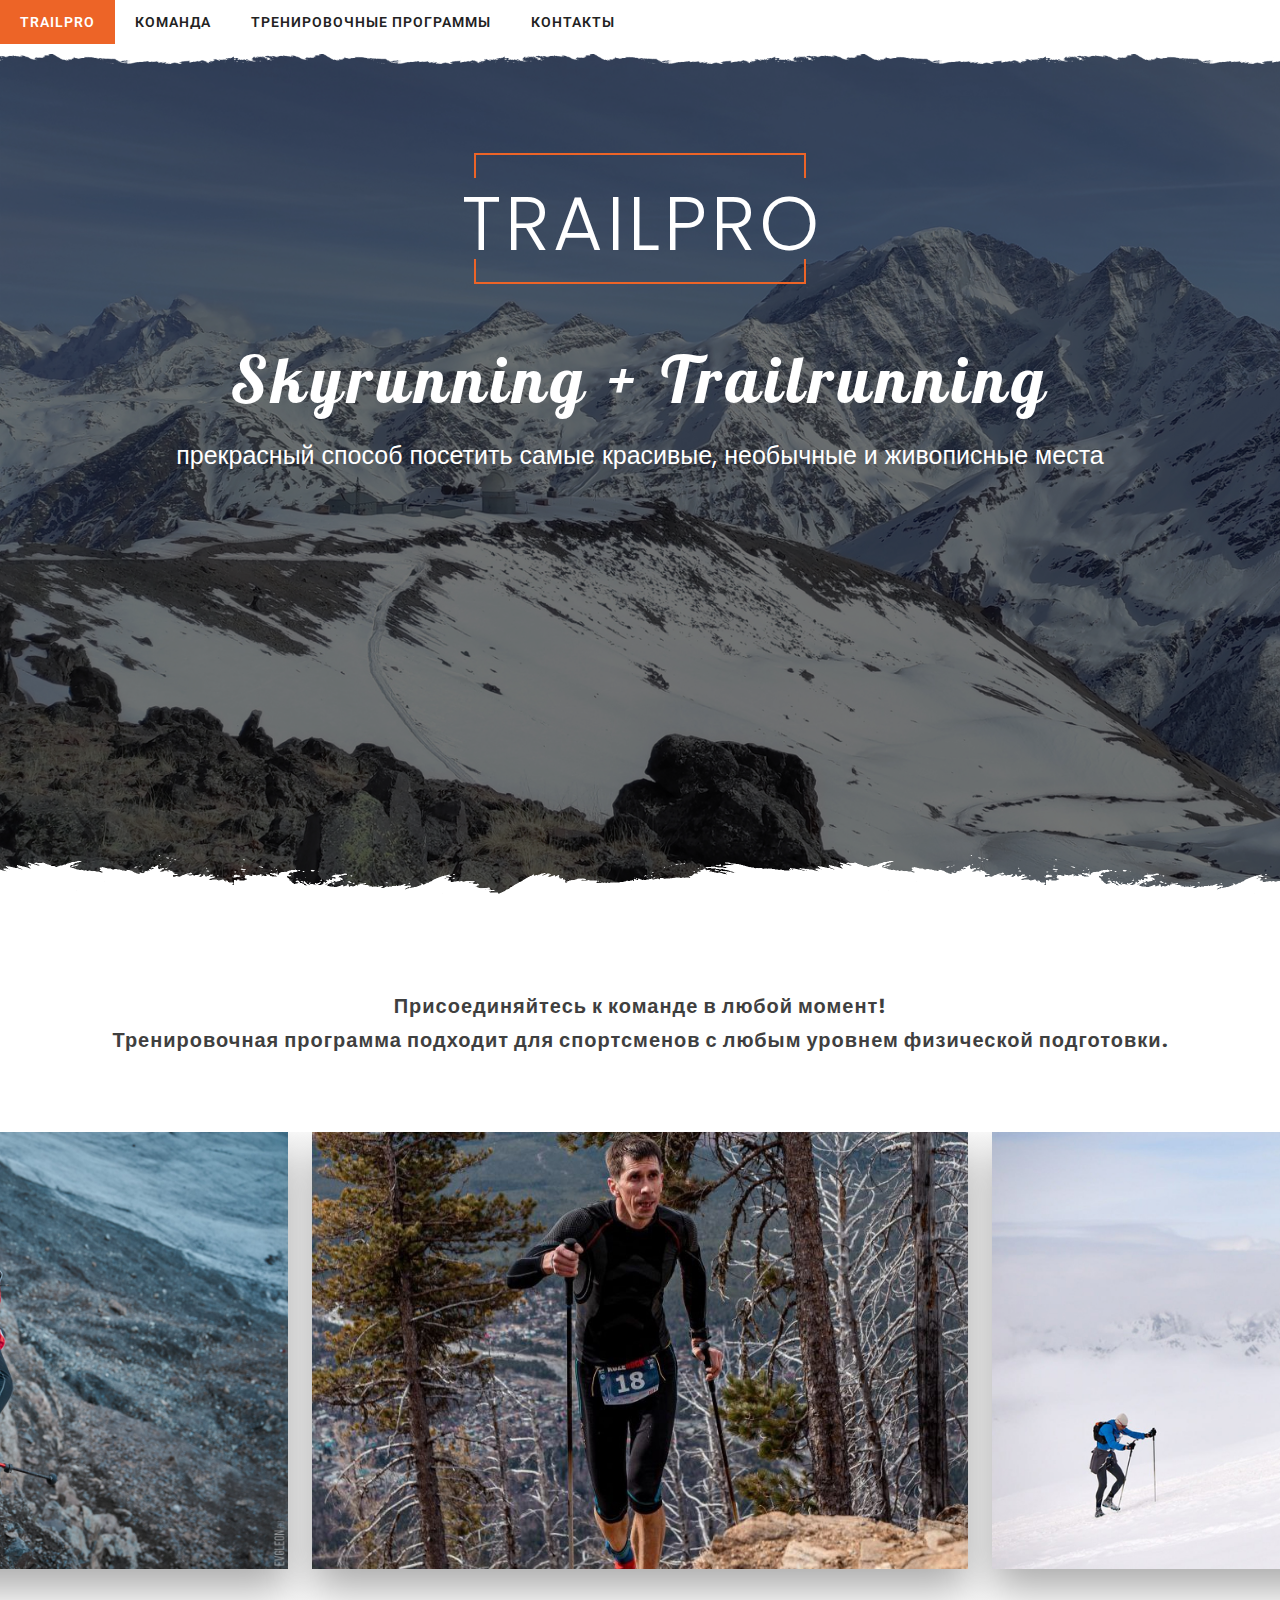
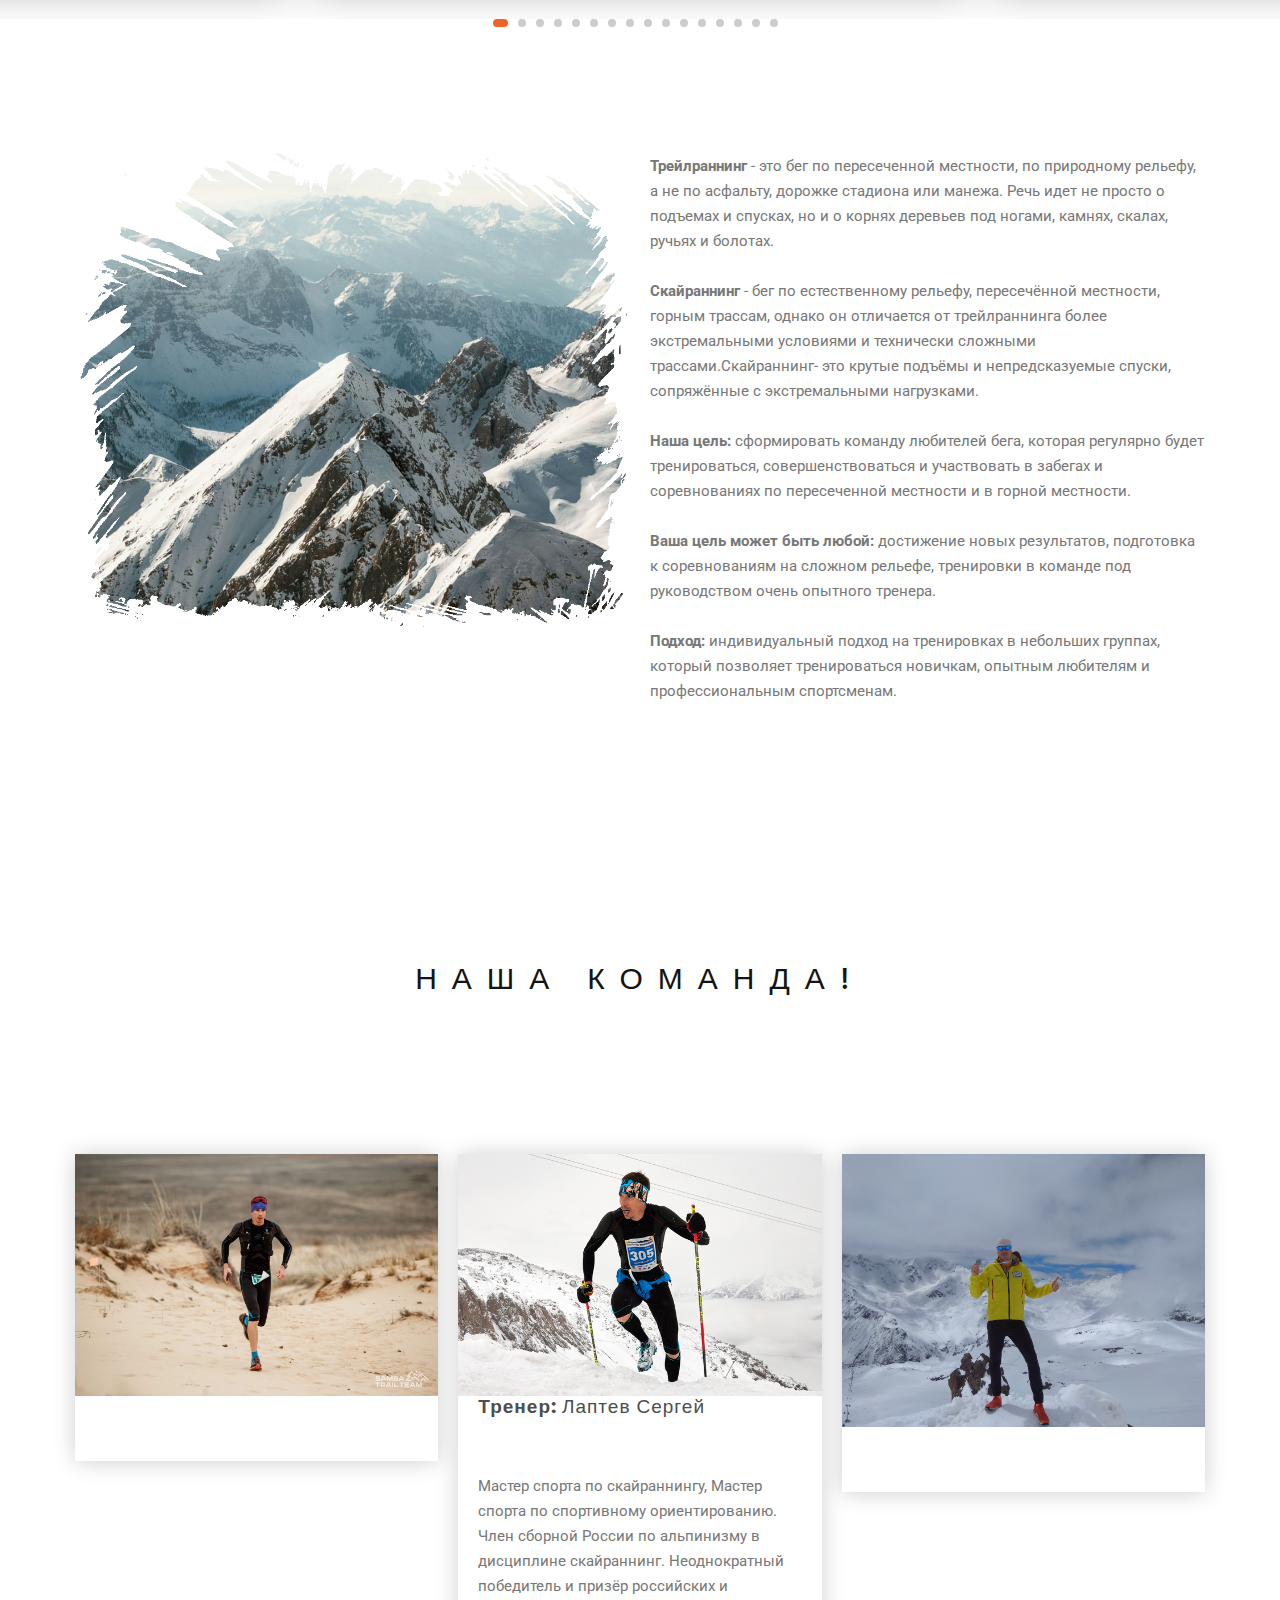
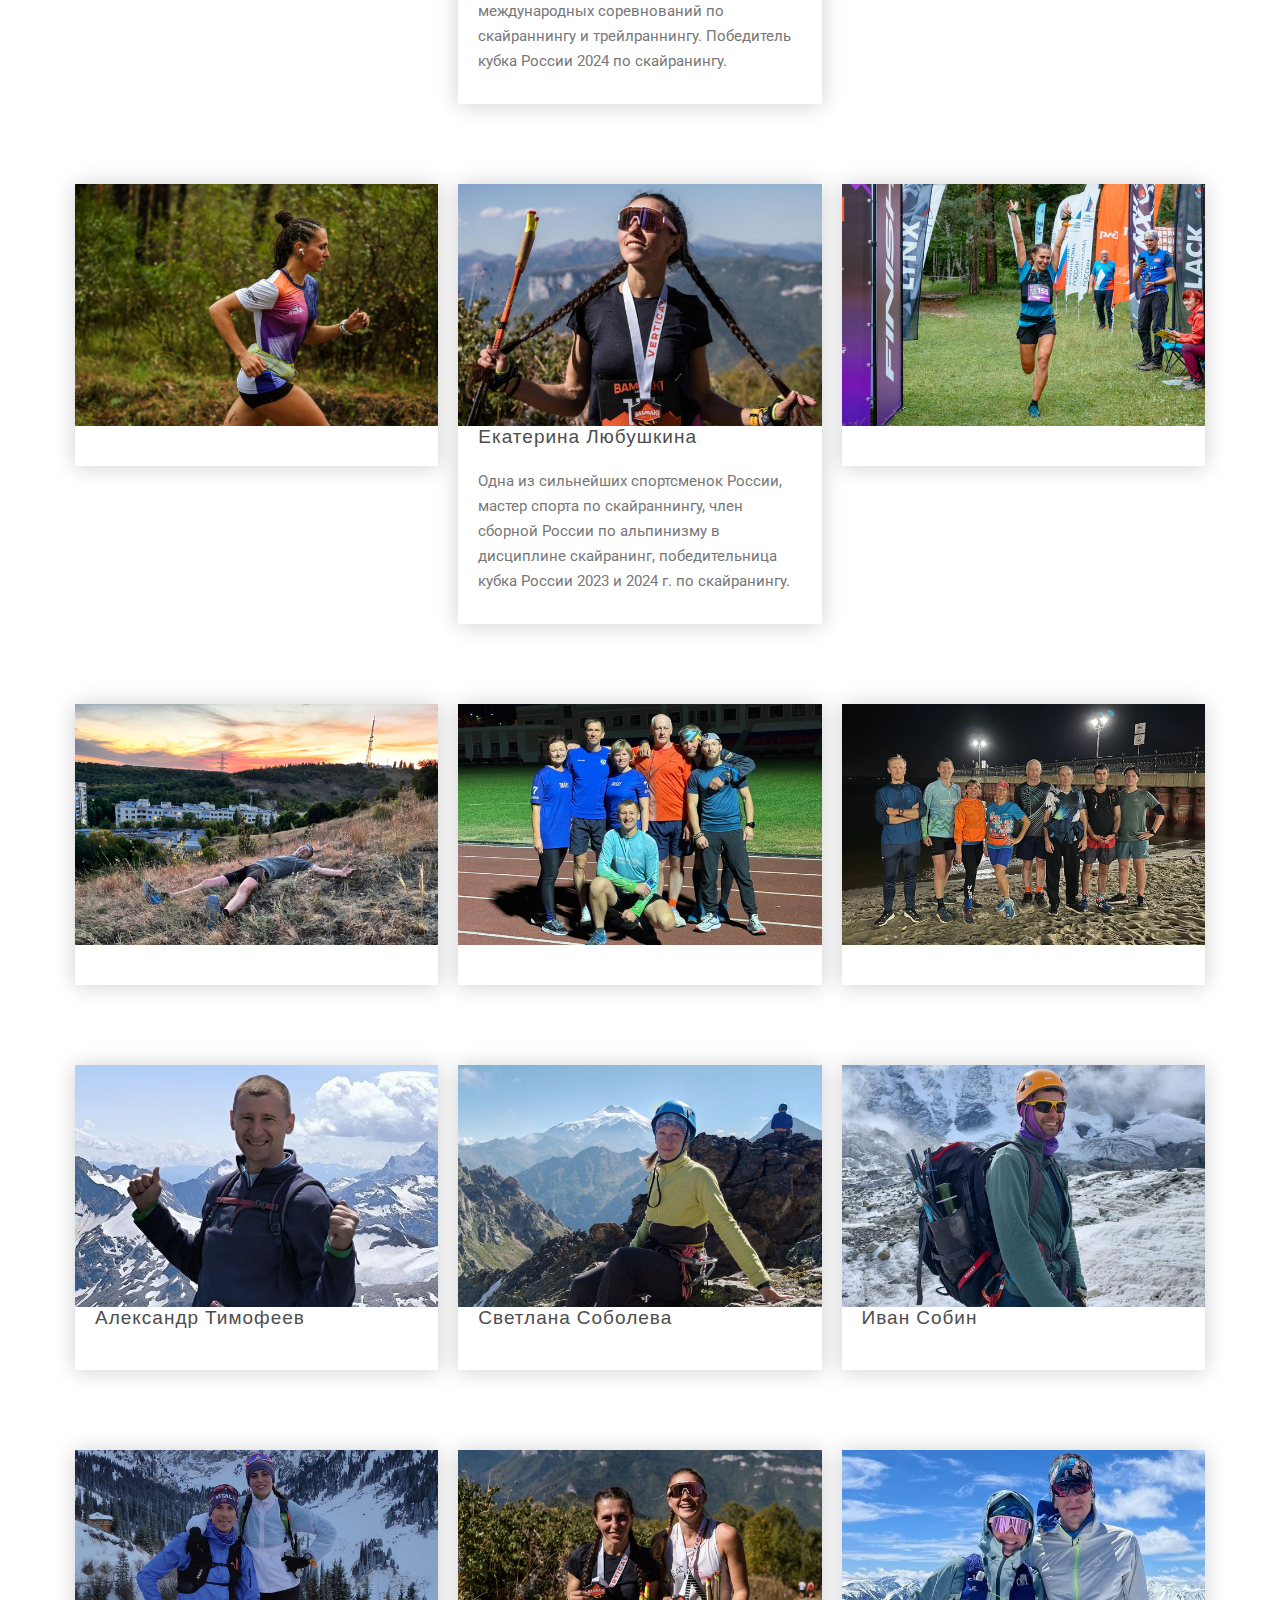
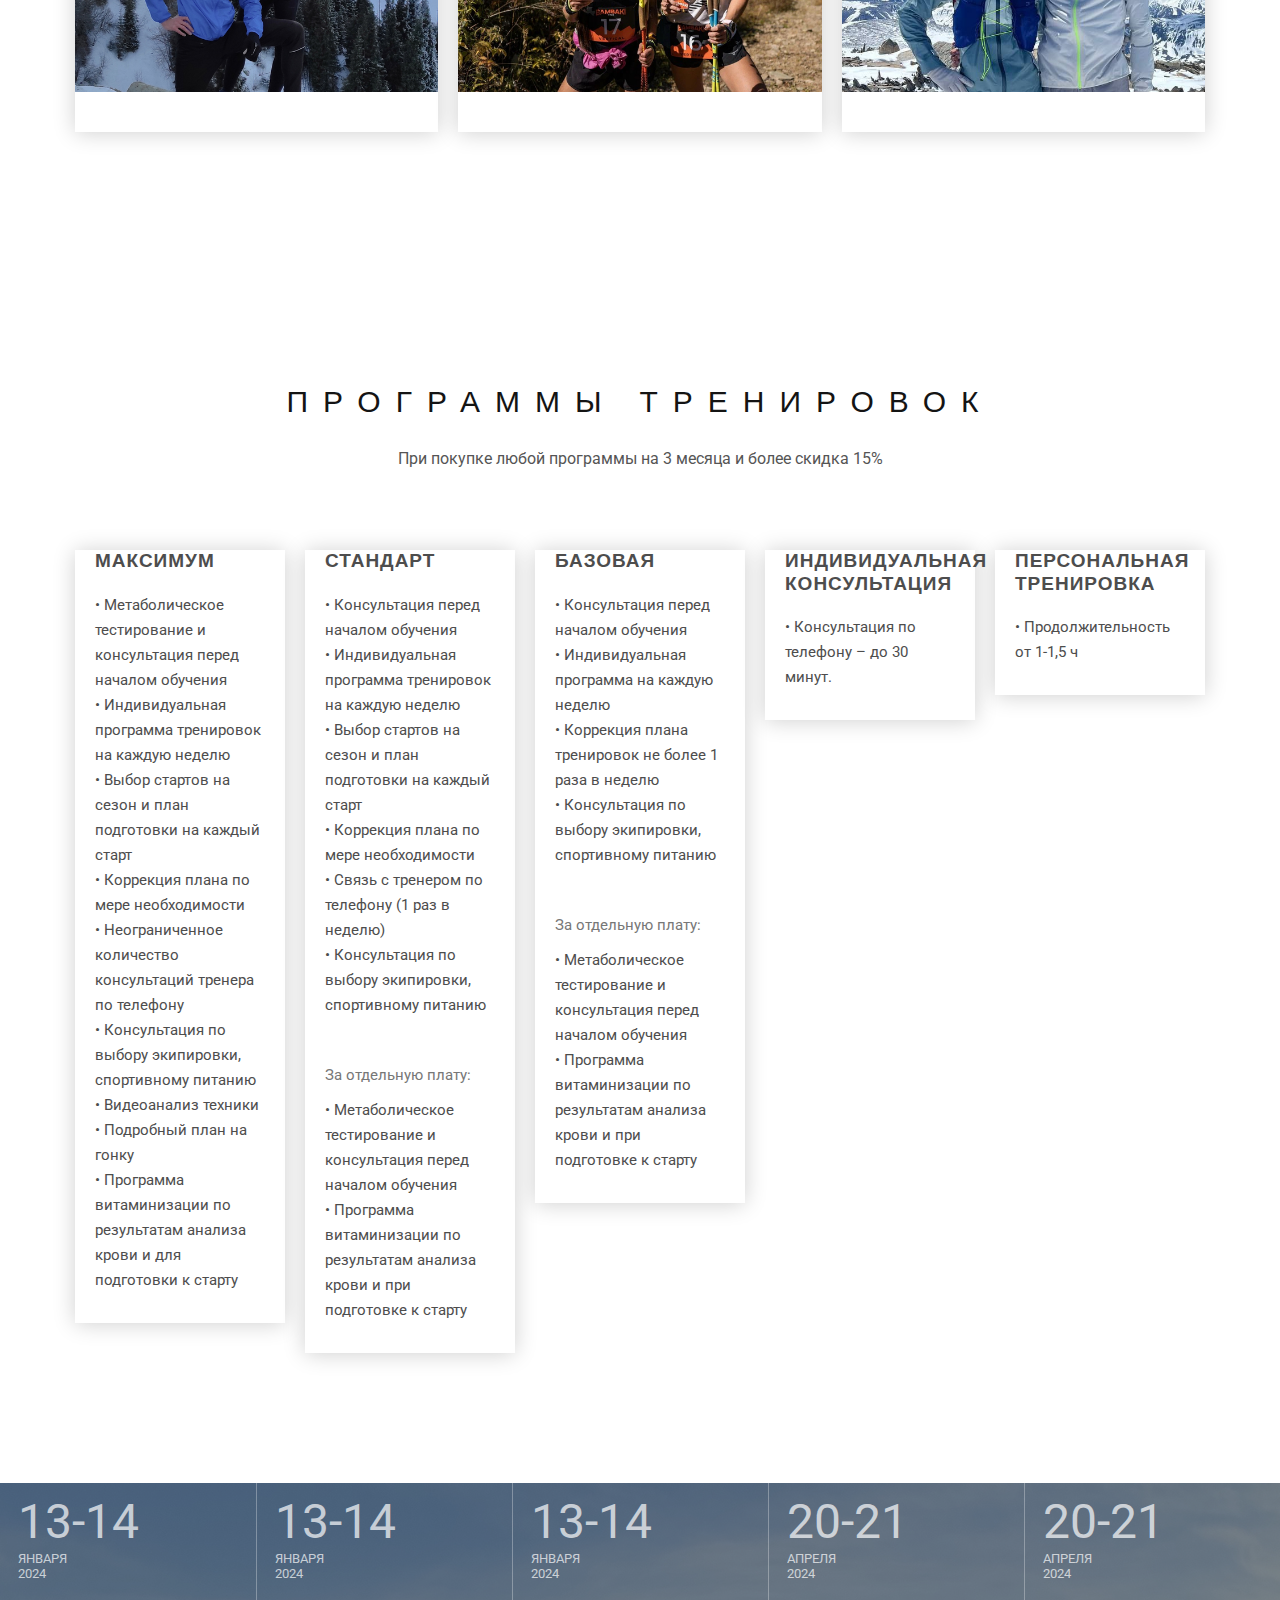
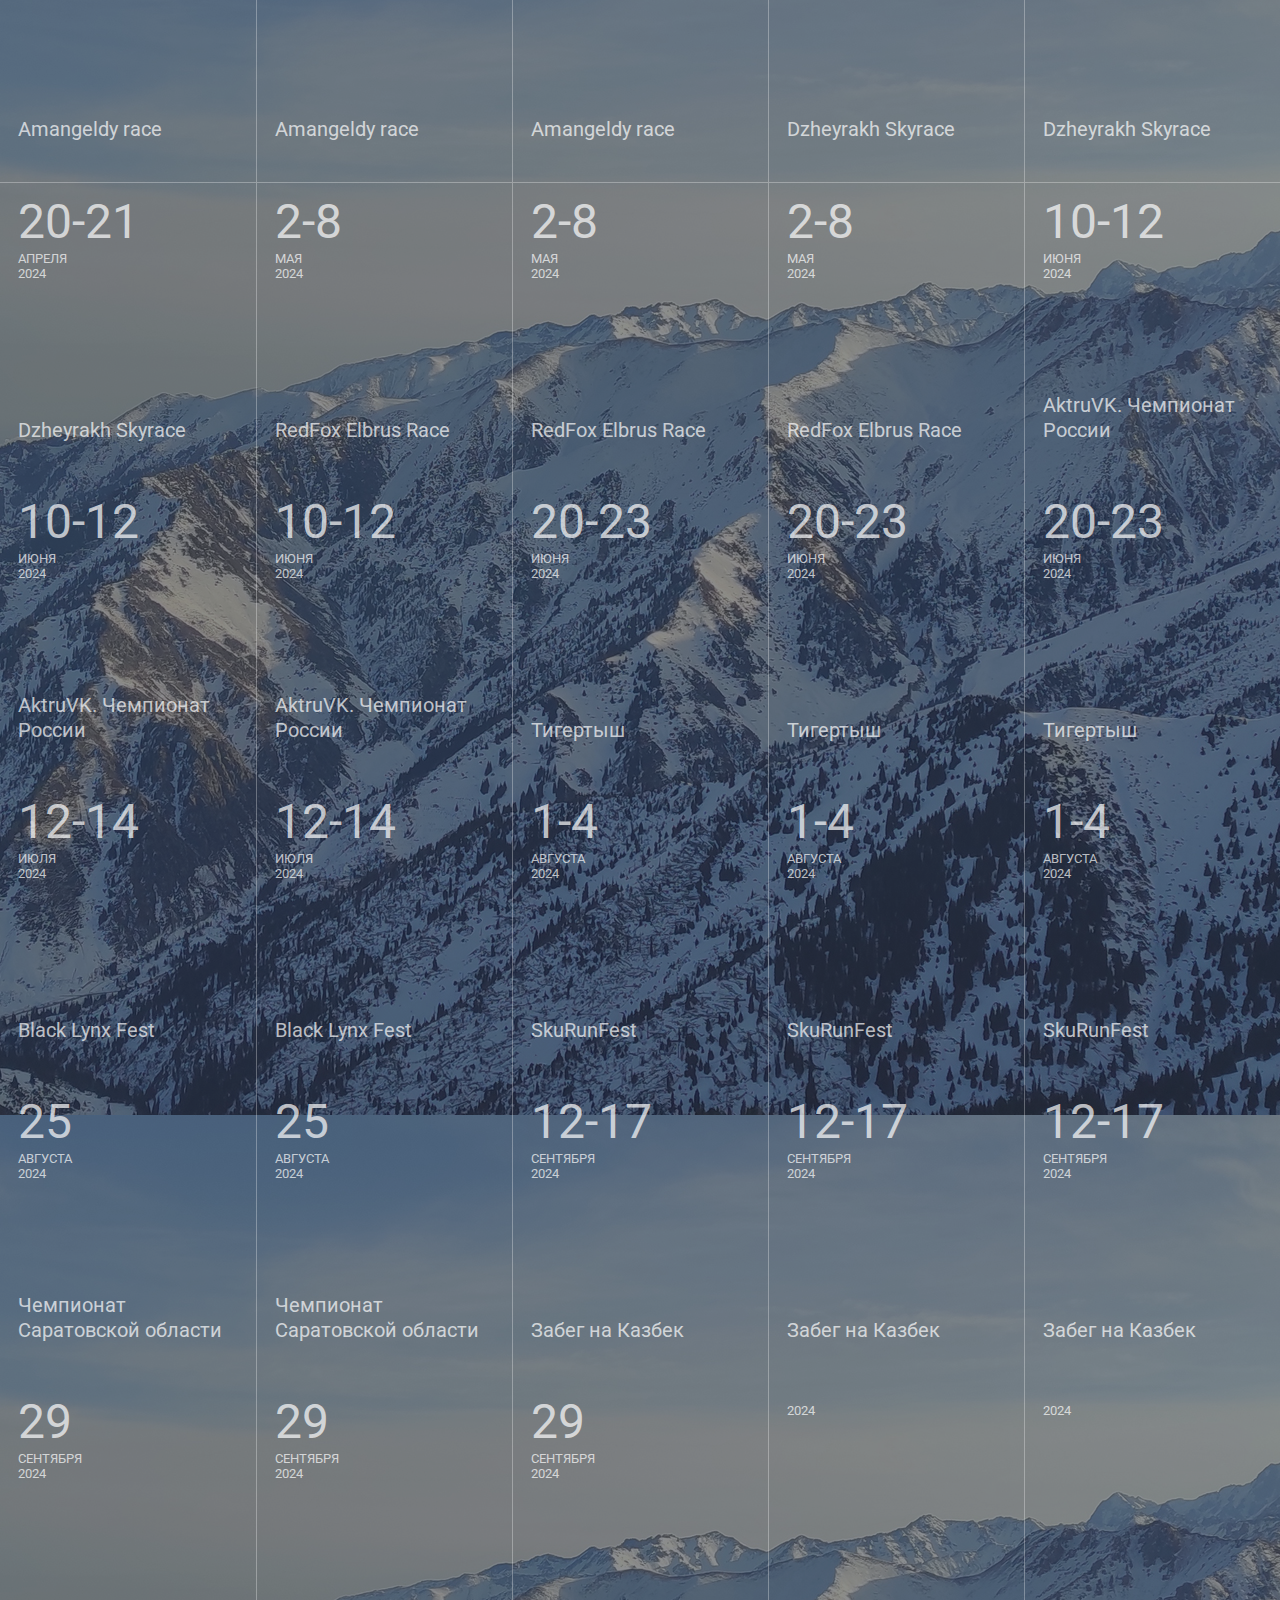
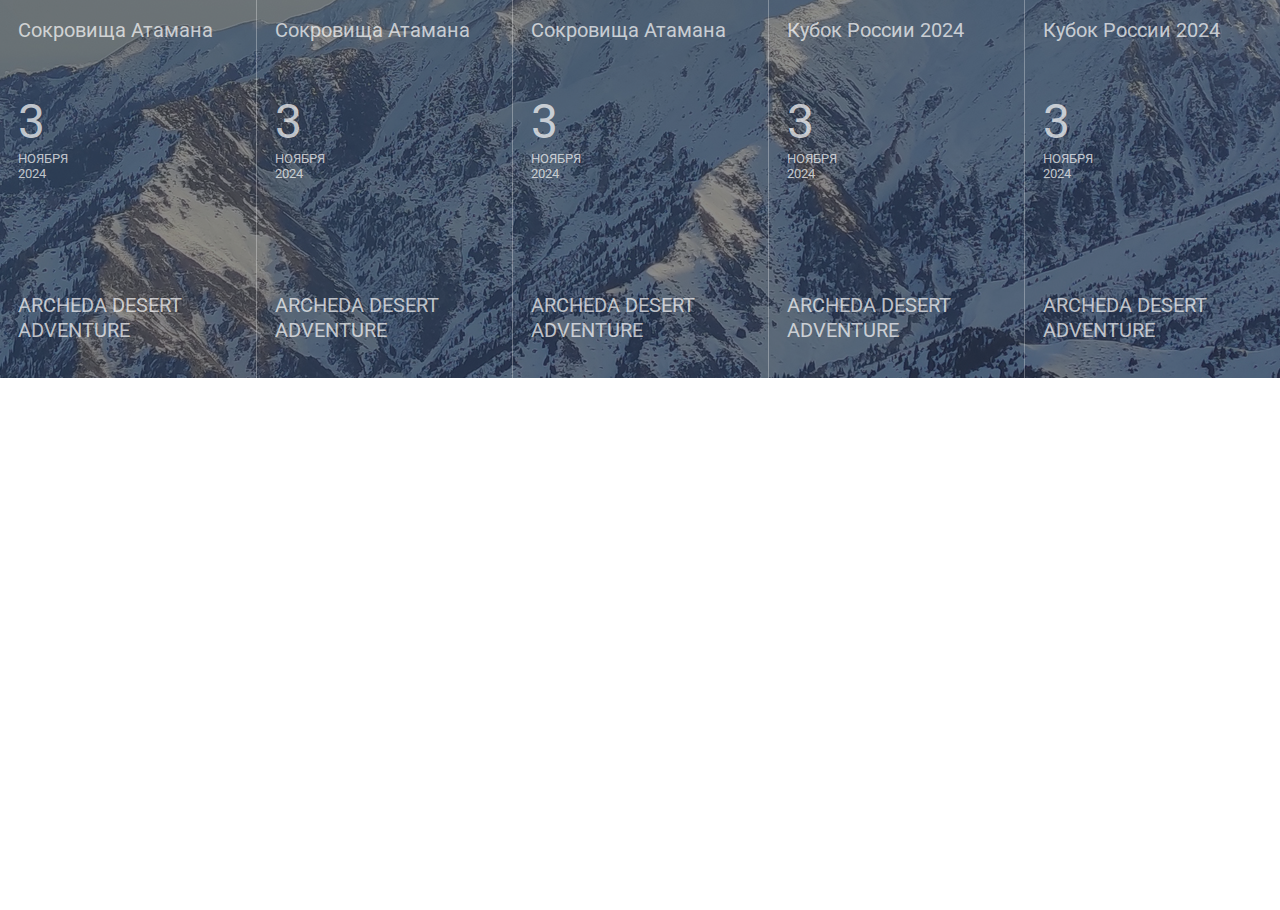
==== commit c3a674b1: "Add files via upload" ====
--- a/index.html
+++ b/index.html
@@ -717,6 +717,7 @@
 										
 										<div class="entry-details">
 											<div class="entry-des">
+											     
 												<h3><b>МАКСИМУМ</b></h3>
 												<h3> <b></b> </h3>
 												<p>
@@ -1429,6 +1430,99 @@
 						</div>
 						
 
+						
+						<!-- upd6 -->
+						
+						
+						
+						<div class="column lg-1-5 sm-1-3 xs-1-2 portfolio-box">
+							 
+								<div class="portfolio-image" style="background-image: url('images/cal31.jpg')"></div>
+								<div class="portfolio-caption">
+									<div class="portfolio-time">
+										<div class="portfolio-day">3</div>
+										<div class="portfolio-month">Ноября</div>
+										<div class="portfolio-year">2024</div>
+									</div>
+									<div class="portfolio-details">
+										<div class="portfolio-title">ARCHEDA DESERT ADVENTURE</div>
+										<div class="portfolio-cat">SambaTrail</div>
+										<div class="portfolio-comments"><i class="fa fa-comments"></i>0</div>
+									</div>
+								</div>
+							 
+						</div>
+						<div class="column lg-1-5 sm-1-3 xs-1-2 portfolio-box">
+							 
+								<div class="portfolio-image" style="background-image: url('images/cal32.jpg')"></div>
+								<div class="portfolio-caption">
+									<div class="portfolio-time">
+										<div class="portfolio-day">3</div>
+										<div class="portfolio-month">Ноября</div>
+										<div class="portfolio-year">2024</div>
+									</div>
+									<div class="portfolio-details">
+										<div class="portfolio-title">ARCHEDA DESERT ADVENTURE</div>
+										<div class="portfolio-cat">SambaTrail</div>
+										<div class="portfolio-comments"><i class="fa fa-comments"></i>0</div>
+									</div>
+								</div>
+						 
+						</div>
+						<div class="column lg-1-5 sm-1-3 xs-1-2 portfolio-box">
+						 
+								<div class="portfolio-image" style="background-image: url('images/cal33.jpg')"></div>
+								<div class="portfolio-caption">
+									<div class="portfolio-time">
+										<div class="portfolio-day">3</div>
+										<div class="portfolio-month">Ноября</div>
+										<div class="portfolio-year">2024</div>
+									</div>
+									<div class="portfolio-details">
+										<div class="portfolio-title">ARCHEDA DESERT ADVENTURE</div>
+										<div class="portfolio-cat">SambaTrail</div>
+										<div class="portfolio-comments"><i class="fa fa-comments"></i>0</div>
+									</div>
+								</div>
+						 
+						</div>
+						<div class="column lg-1-5 sm-1-3 xs-1-2 portfolio-box">
+							 
+								<div class="portfolio-image" style="background-image: url('images/cal34.jpg')"></div>
+								<div class="portfolio-caption">
+									<div class="portfolio-time">
+										<div class="portfolio-day">3</div>
+										<div class="portfolio-month">Ноября</div>
+										<div class="portfolio-year">2024</div>
+									</div>
+									<div class="portfolio-details">
+										<div class="portfolio-title">ARCHEDA DESERT ADVENTURE</div>
+										<div class="portfolio-cat">SambaTrail</div>
+										<div class="portfolio-comments"><i class="fa fa-comments"></i>0</div>
+									</div>
+								</div>
+						 
+						</div>
+						<div class="column lg-1-5 sm-1-3 xs-1-2 portfolio-box">
+							 
+								<div class="portfolio-image" style="background-image: url('images/cal35.jpg')"></div>
+								<div class="portfolio-caption">
+									<div class="portfolio-time">
+										<div class="portfolio-day">3</div>
+										<div class="portfolio-month">Ноября</div>
+										<div class="portfolio-year">2024</div>
+									</div>
+									<div class="portfolio-details">
+										<div class="portfolio-title">ARCHEDA DESERT ADVENTURE</div>
+										<div class="portfolio-cat">SambaTrail</div>
+										<div class="portfolio-comments"><i class="fa fa-comments"></i>0</div>
+									</div>
+								</div>
+							 
+						</div>						
+						
+						
+						
 						
 						
 					</div>
